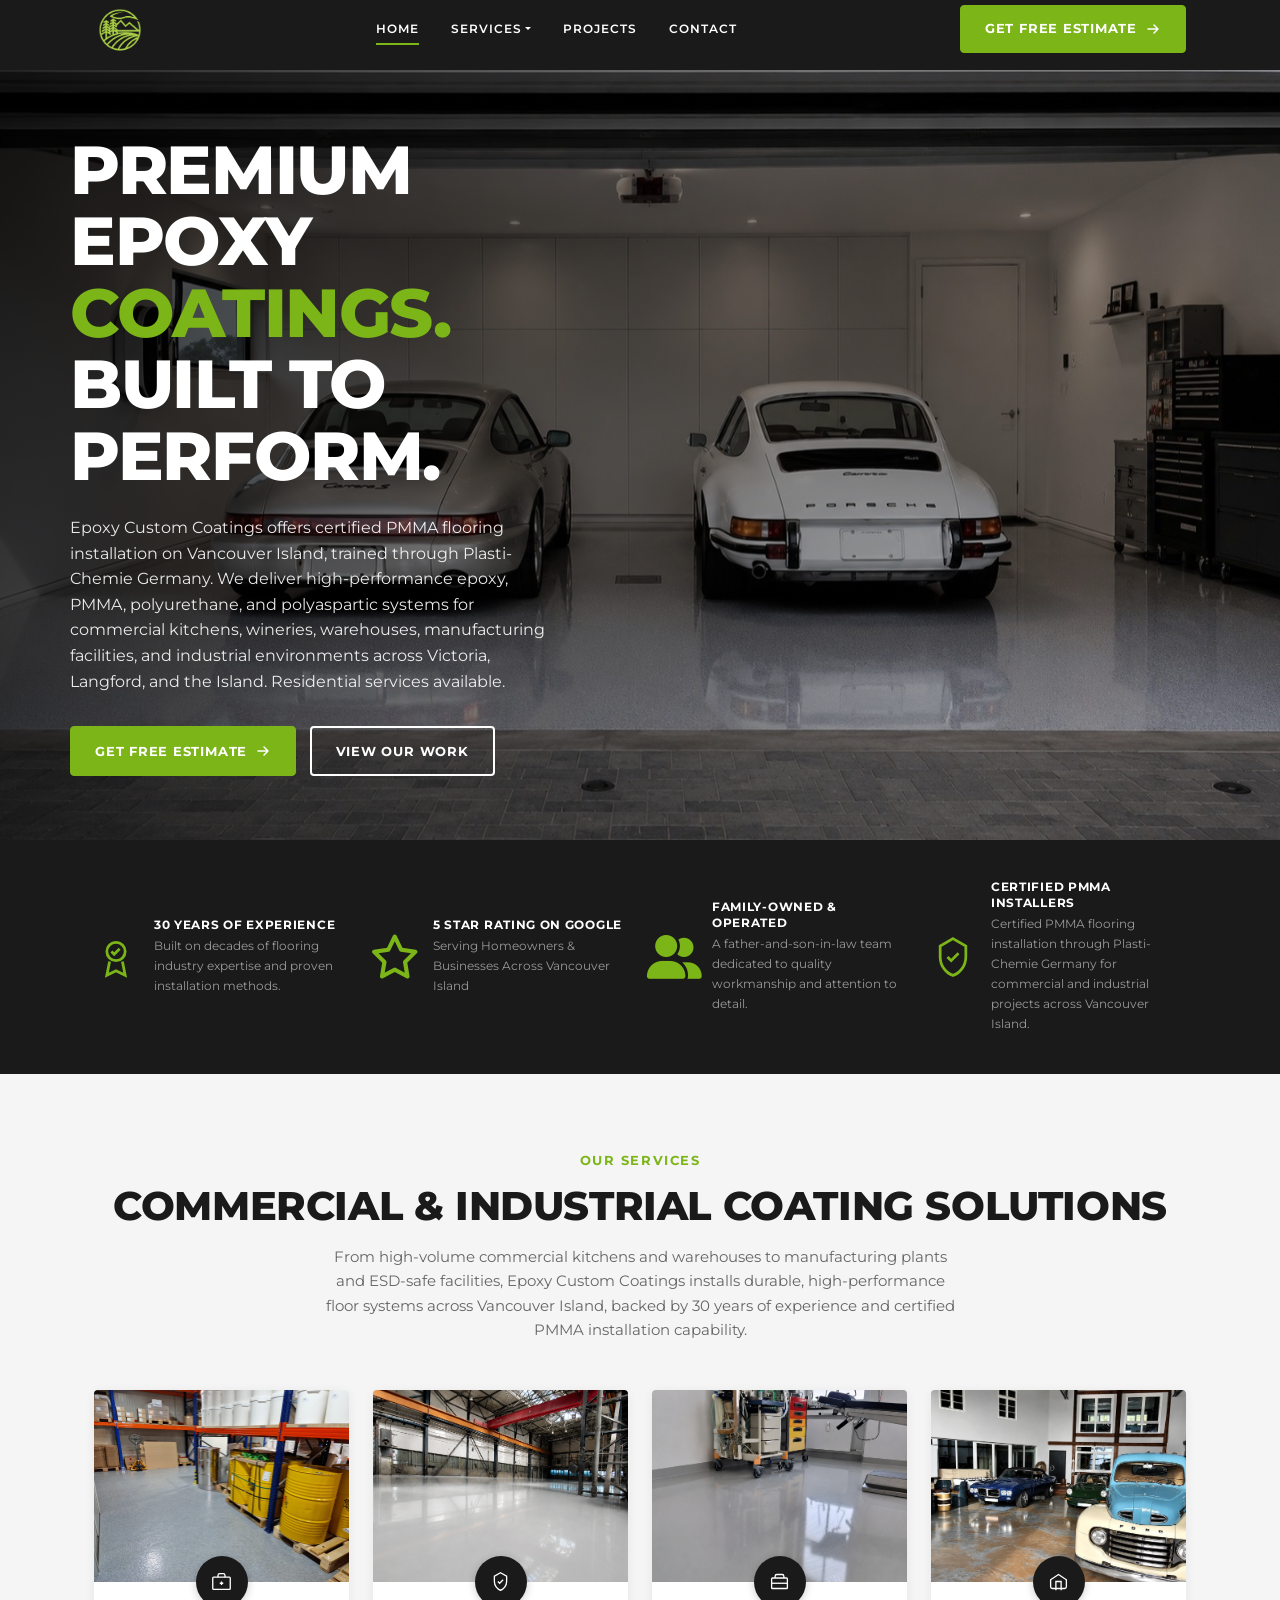
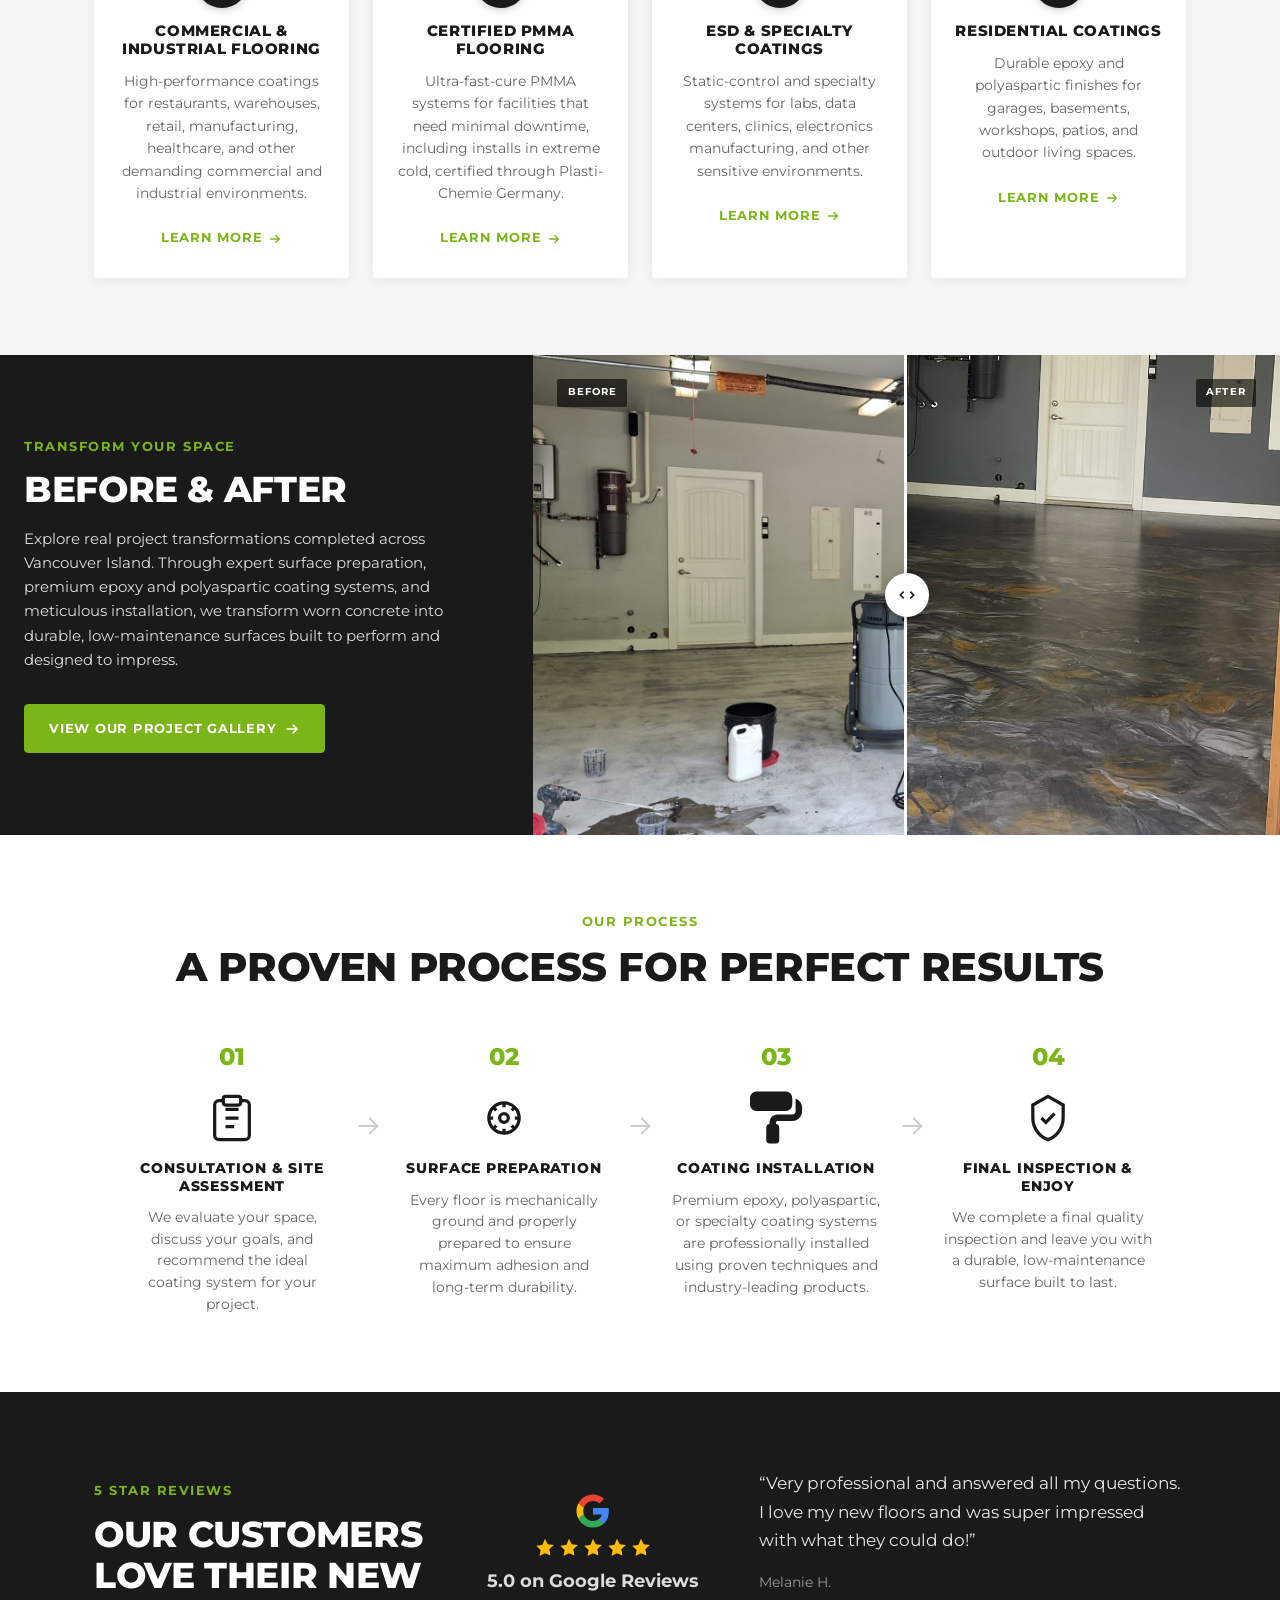
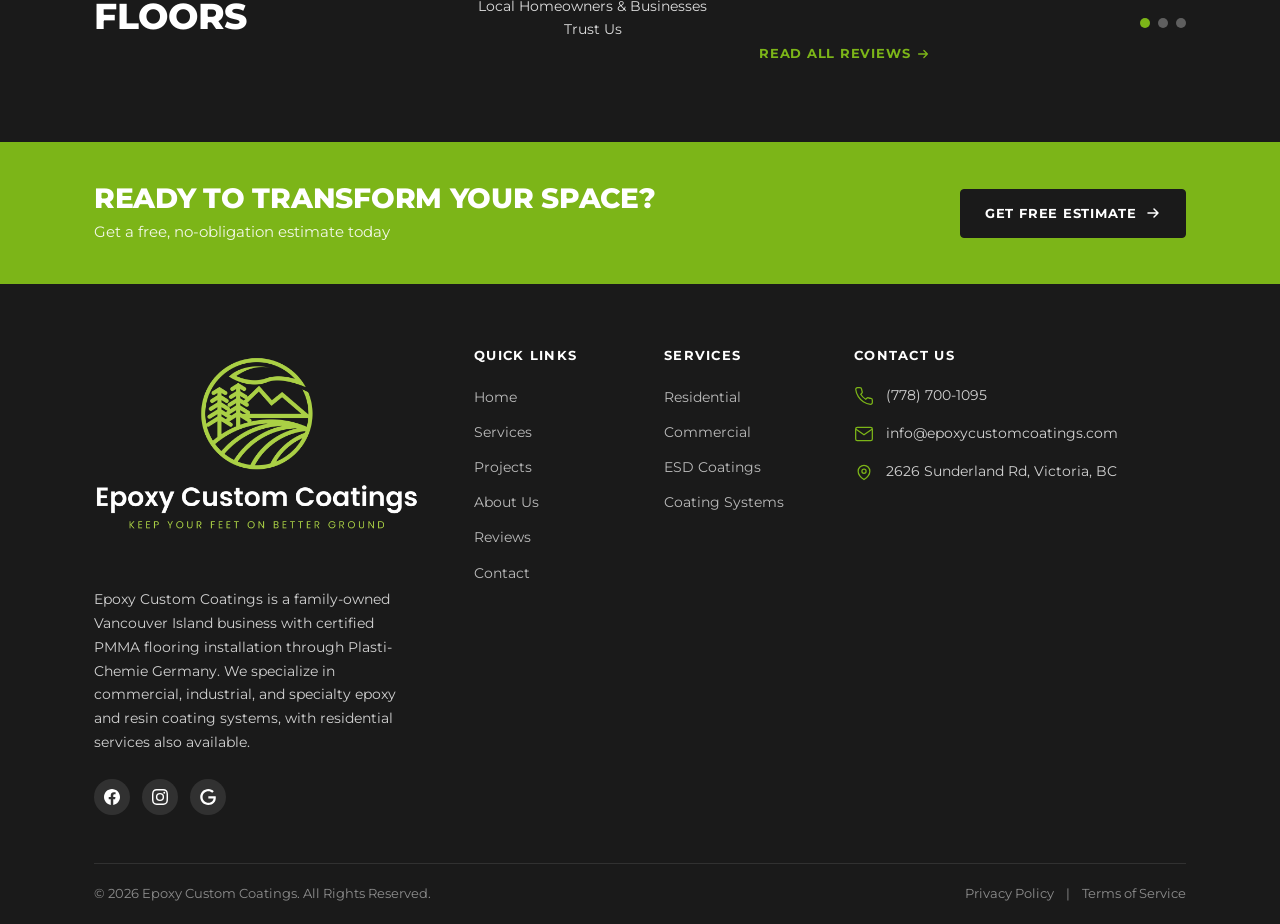
==== index.html @ e1eb60b4 "changed hero description" ====
<!doctype html>
<html lang="en-CA">
<head>
    <meta charset="utf-8">
    <meta name="viewport" content="width=device-width, initial-scale=1">
    <title>Commercial &amp; Industrial Floor Coatings Victoria BC | Epoxy Custom Coatings</title>
    <meta name="description" content="Certified PMMA flooring installers on Vancouver Island. Commercial, industrial, and ESD epoxy coatings for kitchens, warehouses, and production facilities. Victoria &amp; Langford. Free estimates.">
    <meta name="robots" content="index, follow, max-image-preview:large">
    <link rel="canonical" href="https://epoxycustomcoatings.com/">
    <meta name="theme-color" content="#1a1a1a">
    <meta name="author" content="Epoxy Custom Coatings">
    <meta name="geo.region" content="CA-BC">
    <meta name="geo.placename" content="Victoria, British Columbia">
    <link rel="icon" href="images/logo2.png" type="image/png">
    <link rel="apple-touch-icon" href="images/logo2.png">
    <link rel="sitemap" type="application/xml" href="sitemap.xml">
    <meta property="og:type" content="website">
    <meta property="og:site_name" content="Epoxy Custom Coatings">
    <meta property="og:title" content="Commercial &amp; Industrial Floor Coatings Victoria BC | Epoxy Custom Coatings">
    <meta property="og:description" content="Certified PMMA flooring installers on Vancouver Island. Commercial, industrial, and ESD coating systems. Free estimates.">
    <meta property="og:url" content="https://epoxycustomcoatings.com/">
    <meta property="og:image" content="https://epoxycustomcoatings.com/images/logo.png">
    <meta property="og:locale" content="en_CA">
    <meta name="twitter:card" content="summary_large_image">
    <meta name="twitter:title" content="Commercial &amp; Industrial Floor Coatings Victoria BC | Epoxy Custom Coatings">
    <meta name="twitter:description" content="Certified PMMA flooring installers on Vancouver Island. Commercial, industrial, and ESD coating systems.">
    <meta name="twitter:image" content="https://epoxycustomcoatings.com/images/logo.png">
    <link rel="preconnect" href="https://fonts.googleapis.com">
    <link rel="preconnect" href="https://fonts.gstatic.com" crossorigin>
    <link href="https://fonts.googleapis.com/css2?family=Montserrat:wght@400;500;600;700;800&display=swap" rel="stylesheet">
    <link href="https://cdn.jsdelivr.net/npm/bootstrap@5.3.8/dist/css/bootstrap.min.css" rel="stylesheet" integrity="sha384-sRIl4kxILFvY47J16cr9ZwB07vP4J8+LH7qKQnuqkuIAvNWLzeN8tE5YBujZqJLB" crossorigin="anonymous">
    <link rel="stylesheet" href="css/style.css">
    <link rel="stylesheet" href="https://cdnjs.cloudflare.com/ajax/libs/font-awesome/6.7.2/css/all.min.css">
</head>
<body>
    <a class="skip-link" href="#main-content">Skip to main content</a>

    <!-- NAVBAR -->
    <nav class="navbar navbar-expand-lg site-nav sticky-top" aria-label="Main navigation">
        <div class="container">
            <a class="navbar-brand" href="index.html">
                <img src="images/logo2.png" alt="Epoxy Custom Coatings">
            </a>

            <button class="navbar-toggler" type="button" data-bs-toggle="collapse" data-bs-target="#navbarNav" aria-controls="navbarNav" aria-expanded="false" aria-label="Toggle navigation">
                <span class="navbar-toggler-icon"></span>
            </button>

            <div class="collapse navbar-collapse nav-collapse-panel" id="navbarNav">
                <ul class="navbar-nav mx-auto align-items-lg-center">
                    <li class="nav-item"><a class="nav-link active" href="index.html">Home</a></li>
                    <li class="nav-item dropdown">
                        <a class="nav-link dropdown-toggle" href="services.html" role="button" data-bs-toggle="dropdown" aria-expanded="false">Services</a>
                        <ul class="dropdown-menu dropdown-menu-dark">
                            <li><a class="dropdown-item" href="services.html#what-we-offer">What We Offer</a></li>
                            <li><a class="dropdown-item" href="services.html#commercial">Commercial &amp; Industrial</a></li>
                            <li><a class="dropdown-item" href="services.html#pmma">Certified PMMA</a></li>
                            <li><a class="dropdown-item" href="services.html#esd">ESD Coatings</a></li>
                            <li><a class="dropdown-item" href="services.html#residential">Residential</a></li>
                            <li><a class="dropdown-item" href="services.html#coatings">Coating Systems</a></li>
                        </ul>
                    </li>
                    <li class="nav-item"><a class="nav-link" href="projects.html">Projects</a></li>
                    <li class="nav-item"><a class="nav-link" href="contact.html">Contact</a></li>
                </ul>
                <a class="btn btn-primary btn-cta nav-cta-btn" href="contact.html">
                    Get Free Estimate
                    <svg width="16" height="16" viewBox="0 0 16 16" fill="none" aria-hidden="true"><path d="M3 8h10M9 4l4 4-4 4" stroke="currentColor" stroke-width="1.5" stroke-linecap="round" stroke-linejoin="round"/></svg>
                </a>
            </div>
        </div>
    </nav>

    <main id="main-content">
    <!-- HERO -->
    <section class="hero hero-home">
        <div class="hero-overlay"></div>
        <div class="container hero-inner">
            <div class="hero-copy">
                <h1 class="hero-title">
                    Premium Epoxy<br>
                    <span class="text-accent">Coatings.</span><br>
                    Built to Perform.
                </h1>
                <p class="hero-desc">Epoxy Custom Coatings offers certified PMMA flooring installation on Vancouver Island, trained through Plasti-Chemie Germany. We deliver high-performance epoxy, PMMA, polyurethane, and polyaspartic systems for commercial kitchens, wineries, warehouses, manufacturing facilities, and industrial environments across Victoria, Langford, and the Island. Residential services available.</p>
                <div class="hero-actions">
                    <a class="btn btn-primary btn-cta" href="contact.html">
                        Get Free Estimate
                        <svg width="16" height="16" viewBox="0 0 16 16" fill="none" aria-hidden="true"><path d="M3 8h10M9 4l4 4-4 4" stroke="currentColor" stroke-width="1.5" stroke-linecap="round" stroke-linejoin="round"/></svg>
                    </a>
                    <a class="btn btn-outline-light btn-ghost" href="projects.html">View Our Work</a>
                </div>
            </div>
        </div>
    </section>

    <!-- TRUST BAR -->
    <section class="trust-bar">
        <div class="container">
            <div class="row g-4 trust-grid">
                <div class="col-12 col-sm-6 col-lg-3">
                    <div class="trust-item">
                        <div class="trust-icon">
                            <svg viewBox="0 0 24 24" fill="none" stroke="currentColor" stroke-width="1.5"><circle cx="12" cy="9" r="5"/><path d="M8.5 14.5L7 22l5-2.5L17 22l-1.5-7.5"/><path d="M9.5 9l1.5 1.5L14 7.5"/></svg>
                        </div>
                        <div>
                            <strong>30 Years of Experience</strong>
                            <span>Built on decades of flooring industry expertise and proven installation methods.</span>
                        </div>
                    </div>
                </div>
                <div class="col-12 col-sm-6 col-lg-3">
                    <div class="trust-item">
                        <div class="trust-icon">
                            <i class="fa-regular fa-star"></i>
                        </div>
                        <div>
                            <strong>5 Star Rating on Google</strong>
                            <span>Serving Homeowners & Businesses Across Vancouver Island</span>
                        </div>
                    </div>
                </div>
                <div class="col-12 col-sm-6 col-lg-3">
                    <div class="trust-item">
                        <div class="trust-icon">
                            <i class="fa-solid fa-user-group"></i>
                        </div>
                        <div>
                            <strong>Family-Owned & Operated</strong>
                            <span>A father-and-son-in-law team dedicated to quality workmanship and attention to detail.</span>
                        </div>
                    </div>
                </div>
                <div class="col-12 col-sm-6 col-lg-3">
                    <div class="trust-item">
                        <div class="trust-icon">
                            <svg viewBox="0 0 24 24" fill="none" stroke="currentColor" stroke-width="1.5"><path d="M12 2l7 4v6c0 5-3.5 9-7 10-3.5-1-7-5-7-10V6l7-4z"/><path d="M9 12l2 2 4-4"/></svg>
                        </div>
                        <div>
                            <strong>Certified PMMA Installers</strong>
                            <span>Certified PMMA flooring installation through Plasti-Chemie Germany for commercial and industrial projects across Vancouver Island.</span>
                        </div>
                    </div>
                </div>
            </div>
        </div>
    </section>

    <!-- SERVICES -->
    <section class="services-section" id="services">
        <div class="container">
            <div class="section-header text-center">
                <p class="section-label">Our Services</p>
                <h2 class="section-title">Commercial &amp; Industrial Coating Solutions</h2>
                <p class="section-desc">From high-volume commercial kitchens and warehouses to manufacturing plants and ESD-safe facilities, Epoxy Custom Coatings installs durable, high-performance floor systems across Vancouver Island, backed by 30 years of experience and certified PMMA installation capability.</p>
            </div>

            <div class="row g-4">
                <div class="col-md-6 col-lg-3">
                    <article class="service-card">
                        <div class="service-card-image">
                            <img src="images/commercial.jpg" alt="Commercial and industrial epoxy floor coating">
                            <div class="service-card-icon">
                                <svg viewBox="0 0 24 24" fill="none" stroke="currentColor" stroke-width="1.5"><rect x="2" y="7" width="20" height="14" rx="1"/><path d="M16 7V5a2 2 0 00-2-2h-4a2 2 0 00-2 2v2"/><path d="M12 12v4M10 14h4"/></svg>
                            </div>
                        </div>
                        <div class="service-card-body">
                            <h3>Commercial &amp; Industrial Flooring</h3>
                            <p>High-performance coatings for restaurants, warehouses, retail, manufacturing, healthcare, and other demanding commercial and industrial environments.</p>
                            <a class="link-arrow" href="services.html#commercial">Learn More <svg width="14" height="14" viewBox="0 0 16 16" fill="none"><path d="M3 8h10M9 4l4 4-4 4" stroke="currentColor" stroke-width="1.5" stroke-linecap="round" stroke-linejoin="round"/></svg></a>
                        </div>
                    </article>
                </div>
                <div class="col-md-6 col-lg-3">
                    <article class="service-card">
                        <div class="service-card-image">
                            <img src="images/warehouse.png" alt="Certified PMMA floor coating installation">
                            <div class="service-card-icon">
                                <svg viewBox="0 0 24 24" fill="none" stroke="currentColor" stroke-width="1.5"><path d="M12 2l7 4v6c0 5-3.5 9-7 10-3.5-1-7-5-7-10V6l7-4z"/><path d="M9 12l2 2 4-4"/></svg>
                            </div>
                        </div>
                        <div class="service-card-body">
                            <h3>Certified PMMA Flooring</h3>
                            <p>Ultra-fast-cure PMMA systems for facilities that need minimal downtime, including installs in extreme cold, certified through Plasti-Chemie Germany.</p>
                            <a class="link-arrow" href="services.html#pmma">Learn More <svg width="14" height="14" viewBox="0 0 16 16" fill="none"><path d="M3 8h10M9 4l4 4-4 4" stroke="currentColor" stroke-width="1.5" stroke-linecap="round" stroke-linejoin="round"/></svg></a>
                        </div>
                    </article>
                </div>
                <div class="col-md-6 col-lg-3">
                    <article class="service-card">
                        <div class="service-card-image">
                            <img src="images/clinic.png" alt="ESD and specialty floor coatings">
                            <div class="service-card-icon">
                                <svg viewBox="0 0 24 24" fill="none" stroke="currentColor" stroke-width="1.5"><rect x="3" y="8" width="18" height="12" rx="1"/><path d="M7 8V6a2 2 0 012-2h6a2 2 0 012 2v2"/><path d="M3 14h18"/></svg>
                            </div>
                        </div>
                        <div class="service-card-body">
                            <h3>ESD &amp; Specialty Coatings</h3>
                            <p>Static-control and specialty systems for labs, data centers, clinics, electronics manufacturing, and other sensitive environments.</p>
                            <a class="link-arrow" href="services.html#esd">Learn More <svg width="14" height="14" viewBox="0 0 16 16" fill="none"><path d="M3 8h10M9 4l4 4-4 4" stroke="currentColor" stroke-width="1.5" stroke-linecap="round" stroke-linejoin="round"/></svg></a>
                        </div>
                    </article>
                </div>
                <div class="col-md-6 col-lg-3">
                    <article class="service-card">
                        <div class="service-card-image">
                            <img src="images/garage.jpg" alt="Residential garage epoxy floor coating">
                            <div class="service-card-icon">
                                <svg viewBox="0 0 24 24" fill="none" stroke="currentColor" stroke-width="1.5"><path d="M3 10l9-6 9 6v8a2 2 0 01-2 2H5a2 2 0 01-2-2v-8z"/><path d="M9 22V12h6v10"/></svg>
                            </div>
                        </div>
                        <div class="service-card-body">
                            <h3>Residential Coatings</h3>
                            <p>Durable epoxy and polyaspartic finishes for garages, basements, workshops, patios, and outdoor living spaces.</p>
                            <a class="link-arrow" href="services.html#residential">Learn More <svg width="14" height="14" viewBox="0 0 16 16" fill="none"><path d="M3 8h10M9 4l4 4-4 4" stroke="currentColor" stroke-width="1.5" stroke-linecap="round" stroke-linejoin="round"/></svg></a>
                        </div>
                    </article>
                </div>
            </div>
        </div>
    </section>

    <!-- BEFORE & AFTER -->
    <section class="before-after-section">
        <div class="row g-0">
            <div class="col-lg-5 before-after-copy">
                <div class="before-after-inner">
                    <p class="section-label">Transform Your Space</p>
                    <h2 class="section-title-light">Before &amp; After</h2>
                    <p>Explore real project transformations completed across Vancouver Island. Through expert surface preparation, premium epoxy and polyaspartic coating systems, and meticulous installation, we transform worn
                         concrete into durable, low-maintenance surfaces built to perform and designed to impress.</p>
                    <a class="btn btn-primary btn-cta" href="projects.html">
                        View Our Project Gallery
                        <svg width="16" height="16" viewBox="0 0 16 16" fill="none" aria-hidden="true"><path d="M3 8h10M9 4l4 4-4 4" stroke="currentColor" stroke-width="1.5" stroke-linecap="round" stroke-linejoin="round"/></svg>
                    </a>
                </div>
            </div>
            <div class="col-lg-7 before-after-visual">
                <div class="ba-slider">
                    <img class="ba-img ba-after" src="images/after.jpg" alt="After epoxy coating">
                    <div class="ba-before-wrap">
                        <img class="ba-img ba-before" src="images/before.jpg" alt="Before concrete floor">
                    </div>
                    <div class="ba-label ba-label-before">Before</div>
                    <div class="ba-label ba-label-after">After</div>
                    <div class="ba-handle" aria-hidden="true">
                        <svg viewBox="0 0 24 24" fill="none" stroke="currentColor" stroke-width="2"><path d="M8 8l-4 4 4 4M16 8l4 4-4 4"/></svg>
                    </div>
                    <input type="range" class="ba-range" min="0" max="100" value="50" aria-label="Before and after slider">
                </div>
            </div>
        </div>
    </section>

    <!-- PROCESS -->
    <section class="process-section">
        <div class="container">
            <div class="section-header text-center">
                <p class="section-label">Our Process</p>
                <h2 class="section-title">A Proven Process for Perfect Results</h2>
            </div>

            <div class="process-steps">
                <div class="process-step">
                    <span class="process-num">01</span>
                    <div class="process-icon">
                        <svg viewBox="0 0 24 24" fill="none" stroke="currentColor" stroke-width="1.5"><path d="M16 4h2a2 2 0 012 2v14a2 2 0 01-2 2H6a2 2 0 01-2-2V6a2 2 0 012-2h2"/><rect x="8" y="2" width="8" height="4" rx="1"/><path d="M9 12h6M9 16h4M9 8h6"/></svg>
                    </div>
                    <h3>Consultation & Site Assessment</h3>
                    <p>We evaluate your space, discuss your goals, and recommend the ideal coating system for your project.</p>
                </div>
                <div class="process-arrow" aria-hidden="true">
                    <svg viewBox="0 0 24 24" fill="none" stroke="currentColor" stroke-width="1.5"><path d="M5 12h14M13 6l6 6-6 6"/></svg>
                </div>
                <div class="process-step">
                    <span class="process-num">02</span>
                    <div class="process-icon">
                        <svg viewBox="0 0 24 24" fill="none" stroke="currentColor" stroke-width="1.5"><circle cx="12" cy="12" r="7"/><circle cx="12" cy="12" r="2"/><path d="M12 5v2M12 17v2M5 12h2M17 12h2M7.05 7.05l1.41 1.41M15.54 15.54l1.41 1.41M7.05 16.95l1.41-1.41M15.54 8.46l1.41-1.41"/></svg>
                    </div>
                    <h3>Surface Preparation</h3>
                    <p>Every floor is mechanically ground and properly prepared to ensure maximum adhesion and long-term durability.</p>
                </div>
                <div class="process-arrow" aria-hidden="true">
                    <svg viewBox="0 0 24 24" fill="none" stroke="currentColor" stroke-width="1.5"><path d="M5 12h14M13 6l6 6-6 6"/></svg>
                </div>
                <div class="process-step">
                    <span class="process-num">03</span>
                    <div class="process-icon">
                        <i class="fa-solid fa-paint-roller"></i>
                    </div>
                    <h3>Coating Installation</h3>
                    <p>Premium epoxy, polyaspartic, or specialty coating systems are professionally installed using proven techniques and industry-leading products.</p>
                </div>
                <div class="process-arrow" aria-hidden="true">
                    <svg viewBox="0 0 24 24" fill="none" stroke="currentColor" stroke-width="1.5"><path d="M5 12h14M13 6l6 6-6 6"/></svg>
                </div>
                <div class="process-step">
                    <span class="process-num">04</span>
                    <div class="process-icon">
                        <svg viewBox="0 0 24 24" fill="none" stroke="currentColor" stroke-width="1.5"><path d="M12 2l7 4v6c0 5-3.5 9-7 10-3.5-1-7-5-7-10V6l7-4z"/><path d="M9 12l2 2 4-4"/></svg>
                    </div>
                    <h3>Final Inspection & Enjoy</h3>
                    <p>We complete a final quality inspection and leave you with a durable, low-maintenance surface built to last.</p>
                </div>
            </div>
        </div>
    </section>

    <!-- TESTIMONIALS PREVIEW -->
    <section class="testimonials-section" id="reviews">
        <div class="container">
            <div class="row align-items-center g-4 g-lg-5 testimonials-grid">
                <div class="col-lg-4 testimonials-heading">
                    <p class="section-label">5 Star Reviews</p>
                    <h2 class="section-title-light">Our Customers Love Their New Floors</h2>
                </div>
                <div class="col-md-6 col-lg-3 text-md-center text-lg-center testimonials-rating">
                    <div class="google-rating">
                        <div class="google-logo" aria-label="Google">
                            <svg viewBox="0 0 24 24"><path fill="#4285F4" d="M22.56 12.25c0-.78-.07-1.53-.2-2.25H12v4.26h5.92a5.06 5.06 0 01-2.2 3.32v2.77h3.57c2.08-1.92 3.28-4.74 3.28-8.1z"/><path fill="#34A853" d="M12 23c2.97 0 5.46-.98 7.28-2.66l-3.57-2.77c-.98.66-2.23 1.06-3.71 1.06-2.86 0-5.29-1.93-6.16-4.53H2.18v2.84C3.99 20.53 7.7 23 12 23z"/><path fill="#FBBC05" d="M5.84 14.09c-.22-.66-.35-1.36-.35-2.09s.13-1.43.35-2.09V7.07H2.18C1.43 8.55 1 10.22 1 12s.43 3.45 1.18 4.93l2.85-2.22.81-.62z"/><path fill="#EA4335" d="M12 5.38c1.62 0 3.06.56 4.21 1.64l3.15-3.15C17.45 2.09 14.97 1 12 1 7.7 1 3.99 3.47 2.18 7.07l3.66 2.84c.87-2.6 3.3-4.53 6.16-4.53z"/></svg>
                        </div>
                        <div class="stars" aria-label="5 out of 5 stars">
                            <svg viewBox="0 0 20 20"><path fill="#FBBC05" d="M10 1.5l2.47 5.01 5.53.8-4 3.9.94 5.5L10 14.77l-4.94 2.6.94-5.5-4-3.9 5.53-.8L10 1.5z"/></svg>
                            <svg viewBox="0 0 20 20"><path fill="#FBBC05" d="M10 1.5l2.47 5.01 5.53.8-4 3.9.94 5.5L10 14.77l-4.94 2.6.94-5.5-4-3.9 5.53-.8L10 1.5z"/></svg>
                            <svg viewBox="0 0 20 20"><path fill="#FBBC05" d="M10 1.5l2.47 5.01 5.53.8-4 3.9.94 5.5L10 14.77l-4.94 2.6.94-5.5-4-3.9 5.53-.8L10 1.5z"/></svg>
                            <svg viewBox="0 0 20 20"><path fill="#FBBC05" d="M10 1.5l2.47 5.01 5.53.8-4 3.9.94 5.5L10 14.77l-4.94 2.6.94-5.5-4-3.9 5.53-.8L10 1.5z"/></svg>
                            <svg viewBox="0 0 20 20"><path fill="#FBBC05" d="M10 1.5l2.47 5.01 5.53.8-4 3.9.94 5.5L10 14.77l-4.94 2.6.94-5.5-4-3.9 5.53-.8L10 1.5z"/></svg>
                        </div>
                        <p class="rating-text"><strong>5.0 on Google Reviews</strong><br> Local Homeowners &amp; Businesses Trust Us</p>
                    </div>
                </div>
                <div class="col-md-6 col-lg-5 testimonials-quote">
                    <blockquote class="testimonial-quote" id="testimonialQuote">
                        <p id="testimonialText">&ldquo;Very professional and answered all my questions. I love my new floors and was super impressed with what they could do!&rdquo;</p>
                        <footer id="testimonialAuthor">Melanie H.</footer>
                    </blockquote>
                    <div class="testimonial-dots" role="tablist" aria-label="Customer reviews">
                        <button type="button" class="dot active" role="tab" aria-selected="true" aria-label="Review 1" data-index="0"></button>
                        <button type="button" class="dot" role="tab" aria-selected="false" aria-label="Review 2" data-index="1"></button>
                        <button type="button" class="dot" role="tab" aria-selected="false" aria-label="Review 3" data-index="2"></button>
                    </div>
                    <a class="link-arrow mt-3 d-inline-flex" href="https://www.google.com/maps/place/Epoxy+Custom+Coatings+Ltd./@48.4554519,-123.5012371,17z/data=!3m1!4b1!4m6!3m5!1s0x548f0d3ef1915555:0x48b0f200d65186d8!8m2!3d48.4554484!4d-123.4986622!16s%2Fg%2F11vz29y90_" target="_blank" rel="noopener noreferrer">Read All Reviews <svg width="14" height="14" viewBox="0 0 16 16" fill="none"><path d="M3 8h10M9 4l4 4-4 4" stroke="currentColor" stroke-width="1.5" stroke-linecap="round" stroke-linejoin="round"/></svg></a>
                </div>
            </div>
        </div>
    </section>

    <!-- CTA BANNER -->
    <section class="cta-banner">
        <div class="container">
            <div class="cta-banner-inner">
                <div>
                    <h2>Ready to Transform Your Space?</h2>
                    <p>Get a free, no-obligation estimate today</p>
                </div>
                <a class="btn btn-dark btn-cta" href="contact.html">
                    Get Free Estimate
                    <svg width="16" height="16" viewBox="0 0 16 16" fill="none" aria-hidden="true"><path d="M3 8h10M9 4l4 4-4 4" stroke="currentColor" stroke-width="1.5" stroke-linecap="round" stroke-linejoin="round"/></svg>
                </a>
            </div>
        </div>
    </section>
    </main>

    <!-- FOOTER -->
    <footer class="site-footer">
        <div class="container">
            <div class="row g-4 g-lg-5">
                <div class="col-lg-4">
                    <a class="footer-brand" href="index.html">
                        <img src="images/logo.png" alt="Epoxy Custom Coatings">
                    </a>
                    <p class="footer-desc">Epoxy Custom Coatings is a family-owned Vancouver Island business with certified PMMA flooring installation through Plasti-Chemie Germany. We specialize in commercial, industrial, and specialty epoxy and resin coating systems, with residential services also available.</p>
                    <div class="footer-social">
                        <a href="#" aria-label="Facebook"><svg viewBox="0 0 24 24" fill="currentColor"><path d="M24 12.073C24 5.405 18.627 0 12 0S0 5.405 0 12.073c0 5.99 4.388 10.954 10.125 11.854v-8.385H7.078v-3.47h3.047V9.43c0-3.007 1.792-4.669 4.533-4.669 1.312 0 2.686.235 2.686.235v2.953H15.83c-1.491 0-1.956.925-1.956 1.874v2.25h3.328l-.532 3.47h-2.796v8.385C19.612 23.027 24 18.062 24 12.073z"/></svg></a>
                        <a href="https://www.instagram.com/epoxycustomcoatings/" target="_blank" rel="noopener noreferrer" aria-label="Instagram"><svg viewBox="0 0 24 24" fill="currentColor"><path d="M12 2.163c3.204 0 3.584.012 4.85.07 3.252.148 4.771 1.691 4.919 4.919.058 1.265.069 1.645.069 4.849 0 3.205-.012 3.584-.069 4.849-.149 3.225-1.664 4.771-4.919 4.919-1.266.058-1.644.07-4.85.07-3.204 0-3.584-.012-4.849-.07-3.26-.149-4.771-1.699-4.919-4.92-.058-1.265-.07-1.644-.07-4.849 0-3.204.013-3.583.07-4.849.149-3.227 1.664-4.771 4.919-4.919 1.266-.057 1.645-.069 4.849-.069zM12 0C8.741 0 8.333.014 7.053.072 2.695.272.273 2.69.073 7.052.014 8.333 0 8.741 0 12c0 3.259.014 3.668.072 4.948.2 4.358 2.618 6.78 6.98 6.98C8.333 23.986 8.741 24 12 24c3.259 0 3.668-.014 4.948-.072 4.354-.2 6.782-2.618 6.979-6.98.059-1.28.073-1.689.073-4.948 0-3.259-.014-3.667-.072-4.947-.196-4.354-2.617-6.78-6.979-6.98C15.668.014 15.259 0 12 0zm0 5.838a6.162 6.162 0 100 12.324 6.162 6.162 0 000-12.324zM12 16a4 4 0 110-8 4 4 0 010 8zm6.406-11.845a1.44 1.44 0 100 2.881 1.44 1.44 0 000-2.881z"/></svg></a>
                        <a href="https://www.google.com/maps/place/Epoxy+Custom+Coatings+Ltd./@48.4554519,-123.5012371,17z/data=!3m1!4b1!4m6!3m5!1s0x548f0d3ef1915555:0x48b0f200d65186d8!8m2!3d48.4554484!4d-123.4986622!16s%2Fg%2F11vz29y90_" target="_blank" rel="noopener noreferrer" aria-label="Google"><svg viewBox="0 0 24 24" fill="currentColor"><path d="M12.48 10.92v3.28h7.84c-.24 1.84-.853 3.187-1.787 4.133-1.147 1.147-2.933 2.4-6.053 2.4-4.827 0-8.6-3.893-8.6-8.72s3.773-8.72 8.6-8.72c2.6 0 4.507 1.027 5.907 2.347l2.307-2.307C18.747 1.44 16.133 0 12.48 0 5.867 0 .307 5.387.307 12s5.56 12 12.173 12c3.573 0 6.267-1.173 8.373-3.36 2.16-2.16 2.84-5.213 2.84-7.667 0-.76-.053-1.467-.173-2.053H12.48z"/></svg></a>
                    </div>
                </div>
                <div class="col-6 col-lg-2">
                    <h4 class="footer-heading">Quick Links</h4>
                    <ul class="footer-links">
                        <li><a href="index.html">Home</a></li>
                        <li><a href="services.html">Services</a></li>
                        <li><a href="projects.html">Projects</a></li>
                        <li><a href="services.html#about">About Us</a></li>
                        <li><a href="index.html#reviews">Reviews</a></li>
                        <li><a href="contact.html">Contact</a></li>
                    </ul>
                </div>
                <div class="col-6 col-lg-2">
                    <h4 class="footer-heading">Services</h4>
                    <ul class="footer-links">
                        <li><a href="services.html#residential">Residential</a></li>
                        <li><a href="services.html#commercial">Commercial</a></li>
                        <li><a href="services.html#esd">ESD Coatings</a></li>
                        <li><a href="services.html#coatings">Coating Systems</a></li>
                    </ul>
                </div>
                <div class="col-lg-4">
                    <h4 class="footer-heading">Contact Us</h4>
                    <ul class="footer-contact">
                        <li>
                            <svg viewBox="0 0 24 24" fill="none" stroke="currentColor" stroke-width="1.5"><path d="M22 16.92v3a2 2 0 01-2.18 2 19.79 19.79 0 01-8.63-3.07 19.5 19.5 0 01-6-6 19.79 19.79 0 01-3.07-8.67A2 2 0 014.11 2h3a2 2 0 012 1.72c.127.96.361 1.903.7 2.81a2 2 0 01-.45 2.11L8.09 9.91a16 16 0 006 6l1.27-1.27a2 2 0 012.11-.45c.907.339 1.85.573 2.81.7A2 2 0 0122 16.92z"/></svg>
                            <a href="tel:+17787001095">(778) 700-1095</a>
                        </li>
                        <li>
                            <svg viewBox="0 0 24 24" fill="none" stroke="currentColor" stroke-width="1.5"><path d="M4 4h16c1.1 0 2 .9 2 2v12c0 1.1-.9 2-2 2H4c-1.1 0-2-.9-2-2V6c0-1.1.9-2 2-2z"/><path d="M22 6l-10 7L2 6"/></svg>
                            <a href="mailto:info@epoxycustomcoatings.com">info@epoxycustomcoatings.com</a>
                        </li>
                        <li>
                            <svg viewBox="0 0 24 24" fill="none" stroke="currentColor" stroke-width="1.5"><path d="M12 21s-7-4.5-7-10a7 7 0 1114 0c0 5.5-7 10-7 10z"/><circle cx="12" cy="11" r="2.5"/></svg>
                            <a href="https://maps.google.com/?q=2626+Sunderland+Rd,+Victoria,+BC" rel="noopener noreferrer">2626 Sunderland Rd, Victoria, BC</a>
                        </li>
                    </ul>
                </div>
            </div>
            <div class="footer-bottom">
                <p>&copy; 2026 Epoxy Custom Coatings. All Rights Reserved.</p>
                <div class="footer-legal">
                    <a href="#">Privacy Policy</a>
                    <span>|</span>
                    <a href="#">Terms of Service</a>
                </div>
            </div>
        </div>
    </footer>

    <script type="application/ld+json">
    {
        "@context": "https://schema.org",
        "@graph": [
            {
                "@type": "WebSite",
                "@id": "https://epoxycustomcoatings.com/#website",
                "url": "https://epoxycustomcoatings.com/",
                "name": "Epoxy Custom Coatings",
                "description": "Premium epoxy, polyaspartic, and decorative floor coatings for residential, commercial, and industrial spaces across Vancouver Island.",
                "publisher": { "@id": "https://epoxycustomcoatings.com/#business" },
                "inLanguage": "en-CA"
            },
            {
                "@type": ["LocalBusiness", "HomeAndConstructionBusiness"],
                "@id": "https://epoxycustomcoatings.com/#business",
                "name": "Epoxy Custom Coatings",
                "url": "https://epoxycustomcoatings.com/",
                "telephone": "+1-778-700-1095",
                "email": "info@epoxycustomcoatings.com",
                "image": "https://epoxycustomcoatings.com/images/logo.png",
                "logo": "https://epoxycustomcoatings.com/images/logo.png",
                "description": "Certified PMMA flooring installer and commercial/industrial epoxy contractor serving Vancouver Island. Specializing in kitchens, warehouses, manufacturing, and ESD environments.",
                "slogan": "Keep your feet on better ground",
                "address": {
                    "@type": "PostalAddress",
                    "streetAddress": "2626 Sunderland Rd",
                    "addressLocality": "Victoria",
                    "addressRegion": "BC",
                    "addressCountry": "CA"
                },
                "areaServed": [
                    { "@type": "City", "name": "Victoria" },
                    { "@type": "City", "name": "Langford" },
                    { "@type": "AdministrativeArea", "name": "Vancouver Island" }
                ],
                "aggregateRating": {
                    "@type": "AggregateRating",
                    "ratingValue": "5",
                    "reviewCount": "12",
                    "bestRating": "5"
                },
                "priceRange": "$$",
                "knowsAbout": [
                    "Certified PMMA flooring",
                    "Commercial epoxy flooring",
                    "Industrial floor coatings",
                    "ESD floor coatings",
                    "Food processing floor coatings",
                    "Warehouse epoxy flooring",
                    "Polyaspartic coatings"
                ],
                "sameAs": []
            },
            {
                "@type": "WebPage",
                "@id": "https://epoxycustomcoatings.com/#webpage",
                "url": "https://epoxycustomcoatings.com/",
                "name": "Premium Epoxy Floor Coatings Victoria BC | Epoxy Custom Coatings",
                "description": "Family-owned epoxy flooring contractor serving Victoria, Langford, and Vancouver Island.",
                "isPartOf": { "@id": "https://epoxycustomcoatings.com/#website" },
                "about": { "@id": "https://epoxycustomcoatings.com/#business" }
            }
        ]
    }
    </script>
    <script src="https://cdn.jsdelivr.net/npm/bootstrap@5.3.8/dist/js/bootstrap.bundle.min.js" integrity="sha384-FKyoEForCGlyvwx9Hj09JcYn3nv7wiPVlz7YYwJrWVcXK/BmnVDxM+D2scQbITxI" crossorigin="anonymous"></script>
    <script src="js/ba-slider.js"></script>
    <script src="js/testimonials.js"></script>
    <script src="js/nav.js"></script>
</body>
</html>
---- css/style.css ----
/* VARIABLES */
:root {
    --color-green: #7cb518;
    --color-green-hover: #6a9c14;
    --color-dark: #1a1a1a;
    --color-dark-alt: #111111;
    --color-white: #ffffff;
    --color-gray-100: #f5f5f5;
    --color-gray-400: #999999;
    --color-gray-600: #666666;
    --font-main: 'Montserrat', sans-serif;
    --nav-height: 72px;
    --transition: 0.25s ease;
    --section-y: clamp(3rem, 6vw, 5rem);
    --container-x: clamp(1rem, 4vw, 1.5rem);
}

/* GLOBAL */
html {
    scroll-behavior: smooth;
}

*,
*::before,
*::after {
    box-sizing: border-box;
}

body {
    font-family: var(--font-main);
    color: var(--color-dark);
    background: var(--color-white);
    margin: 0;
    line-height: 1.6;
    overflow-x: hidden;
}

.container {
    padding-left: var(--container-x);
    padding-right: var(--container-x);
}

img {
    max-width: 100%;
    height: auto;
    display: block;
}

a {
    text-decoration: none;
    color: inherit;
}

.text-accent {
    color: var(--color-green);
}

/* TYPOGRAPHY */
.section-label {
    color: var(--color-green);
    font-size: 0.8rem;
    font-weight: 700;
    letter-spacing: 0.12em;
    text-transform: uppercase;
    margin-bottom: 0.75rem;
}

.section-title {
    font-size: clamp(1.75rem, 3.5vw, 2.5rem);
    font-weight: 800;
    text-transform: uppercase;
    letter-spacing: -0.01em;
    line-height: 1.15;
    margin-bottom: 1rem;
}

.section-title-light {
    font-size: clamp(1.75rem, 3.5vw, 2.25rem);
    font-weight: 800;
    text-transform: uppercase;
    letter-spacing: -0.01em;
    line-height: 1.15;
    color: var(--color-white);
    margin-bottom: 1rem;
}

.section-header {
    margin-bottom: clamp(2rem, 4vw, 3rem);
}

.section-desc {
    color: var(--color-gray-600);
    max-width: 640px;
    margin: 0 auto clamp(2rem, 4vw, 3rem);
    font-size: 0.95rem;
}

/* BUTTONS */
.btn-primary {
    --bs-btn-bg: var(--color-green);
    --bs-btn-border-color: var(--color-green);
    --bs-btn-hover-bg: var(--color-green-hover);
    --bs-btn-hover-border-color: var(--color-green-hover);
    --bs-btn-active-bg: var(--color-green-hover);
    --bs-btn-active-border-color: var(--color-green-hover);
    --bs-btn-color: var(--color-white);
    --bs-btn-hover-color: var(--color-white);
}

.btn-cta {
    display: inline-flex;
    align-items: center;
    justify-content: center;
    gap: 0.5rem;
    font-weight: 700;
    font-size: clamp(0.72rem, 1.5vw, 0.8rem);
    letter-spacing: 0.06em;
    text-transform: uppercase;
    padding: 0.85rem 1.5rem;
    min-height: 48px;
    border-radius: 4px;
    white-space: nowrap;
    transition: background var(--transition), border-color var(--transition), transform var(--transition);
}

.btn-ghost {
    font-weight: 700;
    font-size: clamp(0.72rem, 1.5vw, 0.8rem);
    letter-spacing: 0.06em;
    text-transform: uppercase;
    padding: 0.85rem 1.5rem;
    min-height: 48px;
    border-radius: 4px;
    border: 2px solid var(--color-white);
    color: var(--color-white);
    display: inline-flex;
    align-items: center;
    justify-content: center;
}

.btn-ghost:hover {
    background: var(--color-white);
    color: var(--color-dark);
    border-color: var(--color-white);
}

.btn-dark {
    --bs-btn-bg: var(--color-dark);
    --bs-btn-border-color: var(--color-dark);
    --bs-btn-hover-bg: #333;
    --bs-btn-hover-border-color: #333;
    --bs-btn-color: var(--color-white);
    --bs-btn-hover-color: var(--color-white);
}

.link-arrow {
    display: inline-flex;
    align-items: center;
    gap: 0.35rem;
    color: var(--color-green);
    font-weight: 700;
    font-size: 0.8rem;
    letter-spacing: 0.06em;
    text-transform: uppercase;
    transition: gap var(--transition);
}

.link-arrow:hover {
    gap: 0.6rem;
    color: var(--color-green-hover);
}

/* NAVBAR */
.site-nav {
    background: var(--color-dark);
    padding: 0.65rem 0;
}

.site-nav .navbar-brand img {
    height: clamp(36px, 8vw, 48px);
    width: auto;
}

.site-nav .navbar-toggler {
    border-color: rgba(255, 255, 255, 0.3);
    padding: 0.4rem 0.55rem;
}

.site-nav .navbar-toggler:focus {
    box-shadow: 0 0 0 0.2rem rgba(124, 181, 24, 0.35);
}

.site-nav .navbar-toggler-icon {
    filter: invert(1);
    width: 1.35em;
    height: 1.35em;
}

.site-nav .nav-link {
    color: var(--color-white) !important;
    font-size: 0.78rem;
    font-weight: 600;
    letter-spacing: 0.08em;
    text-transform: uppercase;
    padding: 0.65rem 1rem !important;
    position: relative;
    transition: color var(--transition);
}

.site-nav .nav-link.active::after {
    content: '';
    position: absolute;
    bottom: 0.25rem;
    left: 1rem;
    right: 1rem;
    height: 2px;
    background: var(--color-green);
}

.site-nav .nav-link:hover {
    color: var(--color-green) !important;
}

.site-nav .dropdown-menu {
    background: var(--color-dark-alt);
    border: 1px solid rgba(255, 255, 255, 0.1);
    border-radius: 4px;
    margin-top: 0.5rem;
}

.site-nav .dropdown-item {
    color: var(--color-white);
    font-size: 0.85rem;
    padding: 0.65rem 1.25rem;
}

.site-nav .dropdown-item:hover {
    background: rgba(124, 181, 24, 0.15);
    color: var(--color-green);
}

.site-nav .nav-cta-btn {
    margin-top: 0.75rem;
}

@media (max-width: 991.98px) {
    .site-nav .nav-collapse-panel {
        padding: 0.75rem 0 1.25rem;
        margin-top: 0.5rem;
        border-top: 1px solid rgba(255, 255, 255, 0.12);
    }

    .site-nav .navbar-nav {
        align-items: stretch !important;
        text-align: center;
        gap: 0.15rem;
    }

    .site-nav .nav-link.active::after {
        left: 50%;
        right: auto;
        transform: translateX(-50%);
        width: 2.5rem;
    }

    .site-nav .dropdown-menu {
        text-align: center;
        border: none;
        background: rgba(255, 255, 255, 0.04);
        margin-top: 0;
    }

    .site-nav .nav-cta-btn {
        width: 100%;
        margin-top: 1rem;
    }
}

@media (min-width: 992px) {
    .site-nav {
        padding: 0.75rem 0;
    }

    .site-nav .nav-cta-btn {
        margin-top: 0;
        margin-left: 0.5rem;
        flex-shrink: 0;
    }
}

/* HERO */
.hero {
    position: relative;
    display: flex;
    align-items: center;
    background-size: cover;
    background-position: center;
    overflow: hidden;
}

.hero-home {
    background-image: url("../images/homeHero.jpg");
    min-height: clamp(520px, 85vh, 900px);
}

.hero-services {
    background-image: url("../images/servicesHero.png");
}

.hero-projects {
    background-image: url("../images/projectHero.png");
}

.hero-contact {
    background-image: url("../images/contactHero.png");
}

.hero-page {
    min-height: clamp(280px, 42vh, 420px);
}

.hero-page .hero-overlay {
    background: linear-gradient(
        105deg,
        rgba(0, 0, 0, 0.84) 0%,
        rgba(0, 0, 0, 0.62) 50%,
        rgba(0, 0, 0, 0.4) 100%
    );
}

.hero-page .hero-inner {
    padding: clamp(2.5rem, 5vw, 3.5rem) 0;
}

.hero-copy--page {
    max-width: min(640px, 100%);
}

.hero-page-title {
    font-size: clamp(1.85rem, 4.5vw, 3rem);
    font-weight: 800;
    text-transform: uppercase;
    letter-spacing: -0.02em;
    line-height: 1.1;
    color: var(--color-white);
    margin-bottom: clamp(0.75rem, 2vw, 1rem);
}

.hero-page .hero-desc {
    margin-bottom: 0;
}

.hero-overlay {
    position: absolute;
    inset: 0;
    background: linear-gradient(
        105deg,
        rgba(0, 0, 0, 0.82) 0%,
        rgba(0, 0, 0, 0.55) 42%,
        rgba(0, 0, 0, 0.25) 100%
    );
}

.hero-inner {
    position: relative;
    z-index: 1;
    padding: clamp(2.5rem, 6vw, 4rem) 0;
}

.hero-copy {
    max-width: min(560px, 100%);
    color: var(--color-white);
}

.hero-title {
    font-size: clamp(2rem, 5.5vw + 0.5rem, 4.25rem);
    font-weight: 800;
    text-transform: uppercase;
    letter-spacing: -0.02em;
    line-height: 1.05;
    margin-bottom: clamp(1rem, 3vw, 1.5rem);
}

.hero-desc {
    font-size: clamp(0.9rem, 1.8vw, 1rem);
    opacity: 0.9;
    margin-bottom: clamp(1.5rem, 4vw, 2rem);
    max-width: 480px;
}

.hero-actions {
    display: flex;
    flex-wrap: wrap;
    gap: 0.85rem;
}

/* TRUST BAR */
.trust-bar {
    background: var(--color-dark);
    padding: clamp(2rem, 4vw, 2.5rem) 0;
}

.trust-grid {
    --bs-gutter-y: 1.75rem;
}

.trust-item {
    display: flex;
    align-items: center;
    gap: clamp(0.75rem, 2vw, 1rem);
    height: 100%;
}

.trust-icon {
    flex-shrink: 0;
    display: flex;
    align-items: center;
    justify-content: center;
    width: clamp(36px, 7.5vw, 44px);
    height: clamp(36px, 7.5vw, 44px);
    font-size: clamp(36px, 7.5vw, 44px);
    color: var(--color-green);
}

.trust-icon svg {
    width: 100%;
    height: 100%;
}

.trust-icon i {
    font-size: 1em;
    line-height: 1;
}

.trust-item strong {
    display: block;
    color: var(--color-white);
    font-size: clamp(0.65rem, 1.4vw, 0.72rem);
    font-weight: 700;
    letter-spacing: 0.06em;
    text-transform: uppercase;
    line-height: 1.35;
}

.trust-item span {
    display: block;
    color: var(--color-gray-400);
    font-size: 0.78rem;
    margin-top: 0.15rem;
}

/* SERVICES */
.services-section {
    background: var(--color-gray-100);
    padding: var(--section-y) 0;
}

.service-card {
    background: var(--color-white);
    border-radius: 4px;
    overflow: visible;
    height: 100%;
    box-shadow: 0 2px 12px rgba(0, 0, 0, 0.06);
    transition: transform var(--transition), box-shadow var(--transition);
}

.service-card:hover {
    transform: translateY(-4px);
    box-shadow: 0 8px 24px rgba(0, 0, 0, 0.1);
}

.service-card-image {
    position: relative;
    aspect-ratio: 4 / 3;
    overflow: visible;
    z-index: 2;
}

.service-card-image img {
    width: 100%;
    height: 100%;
    object-fit: cover;
    border-radius: 4px 4px 0 0;
}

.service-card-icon {
    position: absolute;
    bottom: -26px;
    left: 50%;
    transform: translateX(-50%);
    width: 52px;
    height: 52px;
    background: var(--color-dark);
    border-radius: 50%;
    display: flex;
    align-items: center;
    justify-content: center;
    color: var(--color-white);
    z-index: 10;
    box-shadow: 0 2px 8px rgba(0, 0, 0, 0.2);
}

.service-card-icon svg,
.service-card-icon i {
    width: 21px;
    height: 21px;
    font-size: 21px;
    line-height: 1;
}

.service-card-body {
    position: relative;
    z-index: 1;
    padding: 2.5rem 1.5rem 1.75rem;
    text-align: center;
    background: var(--color-white);
    border-radius: 0 0 4px 4px;
}

.service-card-body h3 {
    font-size: 0.95rem;
    font-weight: 800;
    text-transform: uppercase;
    letter-spacing: 0.04em;
    margin-bottom: 0.75rem;
}

.service-card-body p {
    color: var(--color-gray-600);
    font-size: 0.875rem;
    margin-bottom: 1.25rem;
}

/* ABOUT */
.about-section {
    background: var(--color-white);
    padding: var(--section-y) 0;
}

.about-text {
    color: var(--color-gray-600);
    font-size: 0.95rem;
    margin-bottom: 1rem;
}

.about-list {
    list-style: none;
    padding: 0;
    margin: 1.5rem 0 0;
}

.about-list li {
    position: relative;
    padding-left: 1.5rem;
    margin-bottom: 0.75rem;
    font-size: 0.9rem;
    font-weight: 600;
    color: var(--color-dark);
}

.about-list li::before {
    content: '';
    position: absolute;
    left: 0;
    top: 0.45em;
    width: 8px;
    height: 8px;
    border-radius: 50%;
    background: var(--color-green);
}

.about-image {
    border-radius: 4px;
    overflow: hidden;
    box-shadow: 0 8px 24px rgba(0, 0, 0, 0.12);
}

.about-image img {
    width: 100%;
    aspect-ratio: 4 / 3;
    object-fit: cover;
}

.about-image img {
    width: 100%;
    aspect-ratio: 4 / 3;
    object-fit: cover;
}

/* WHAT WE OFFER (Services page) */
.offer-section {
    background: var(--color-gray-100);
    padding: var(--section-y) 0;
}

.offer-block {
    background: var(--color-white);
    border-radius: 4px;
    padding: clamp(1.5rem, 4vw, 2.5rem);
    margin-bottom: clamp(1.5rem, 3vw, 2rem);
    box-shadow: 0 2px 12px rgba(0, 0, 0, 0.06);
}

.offer-block:last-child {
    margin-bottom: 0;
}

.offer-block--alt {
    background: var(--color-dark);
    color: rgba(255, 255, 255, 0.85);
}

.offer-block--alt .offer-block-title {
    color: var(--color-white);
}

.offer-block--alt .offer-list-group h4 {
    color: var(--color-green);
}

.offer-block--alt .offer-list li {
    color: rgba(255, 255, 255, 0.85);
}

.offer-block--alt .offer-list li::before {
    background: var(--color-green);
}

.offer-block-image {
    border-radius: 4px;
    overflow: hidden;
    box-shadow: 0 4px 16px rgba(0, 0, 0, 0.1);
}

.offer-block-image img {
    width: 100%;
    aspect-ratio: 4 / 3;
    object-fit: cover;
}

.offer-block-title {
    font-size: clamp(1.25rem, 2.5vw, 1.65rem);
    font-weight: 800;
    text-transform: uppercase;
    letter-spacing: -0.01em;
    margin-bottom: 1rem;
    line-height: 1.2;
}

.offer-block-desc {
    color: var(--color-gray-600);
    font-size: 0.95rem;
    margin-bottom: 1.5rem;
}

.offer-block--alt .offer-block-desc {
    color: rgba(255, 255, 255, 0.75);
}

.offer-list-group h4 {
    font-size: 0.8rem;
    font-weight: 700;
    letter-spacing: 0.1em;
    text-transform: uppercase;
    color: var(--color-dark);
    margin-bottom: 0.75rem;
}

.offer-list {
    list-style: none;
    padding: 0;
    margin: 0;
}

.offer-list li {
    position: relative;
    padding-left: 1.25rem;
    margin-bottom: 0.5rem;
    font-size: 0.9rem;
    color: var(--color-gray-600);
    line-height: 1.5;
}

.offer-list li::before {
    content: '';
    position: absolute;
    left: 0;
    top: 0.55em;
    width: 6px;
    height: 6px;
    border-radius: 50%;
    background: var(--color-green);
}

.offer-list--grid {
    display: grid;
    grid-template-columns: repeat(auto-fill, minmax(220px, 1fr));
    gap: 0.25rem 1.5rem;
}

/* COATING SYSTEMS */
.coatings-section {
    background: var(--color-white);
    padding: var(--section-y) 0;
}

.coating-card {
    background: var(--color-gray-100);
    border-radius: 4px;
    padding: 1.75rem 1.5rem;
    height: 100%;
    border-left: 4px solid var(--color-green);
    transition: transform var(--transition), box-shadow var(--transition);
}

.coating-card:hover {
    transform: translateY(-3px);
    box-shadow: 0 6px 20px rgba(0, 0, 0, 0.08);
}

.coating-card h3 {
    font-size: 0.95rem;
    font-weight: 800;
    text-transform: uppercase;
    letter-spacing: 0.03em;
    margin-bottom: 0.75rem;
    line-height: 1.35;
}

.coating-card p {
    color: var(--color-gray-600);
    font-size: 0.875rem;
    margin: 0;
    line-height: 1.65;
}

.coating-card--accent {
    background: var(--color-dark);
}

.coating-card--accent h3 {
    color: var(--color-green);
}

.coating-card--accent p {
    color: rgba(255, 255, 255, 0.75);
}

.pmma-banner {
    background: var(--color-dark);
    color: rgba(255, 255, 255, 0.9);
    padding: clamp(2.5rem, 5vw, 3.5rem) 0;
    border-bottom: 3px solid var(--color-green);
}

.pmma-banner-inner {
    max-width: 820px;
    margin: 0 auto;
    text-align: center;
}

.pmma-banner-title {
    color: var(--color-white);
    font-size: clamp(1.35rem, 3vw, 1.75rem);
    font-weight: 700;
    margin-bottom: 1rem;
}

.pmma-banner-desc {
    margin: 0;
    line-height: 1.7;
    color: rgba(255, 255, 255, 0.85);
}

.suppliers-block {
    margin-top: clamp(3rem, 6vw, 4.5rem);
    padding: clamp(2rem, 4vw, 3rem);
    background: var(--color-gray-100);
    border-radius: 4px;
    text-align: center;
}

.suppliers-title {
    font-size: clamp(1.15rem, 2.5vw, 1.5rem);
    font-weight: 800;
    text-transform: uppercase;
    letter-spacing: -0.01em;
    margin-bottom: 0.75rem;
}

.suppliers-desc {
    color: var(--color-gray-600);
    font-size: 0.95rem;
    max-width: 560px;
    margin: 0 auto 1.75rem;
}

.suppliers-list {
    display: flex;
    flex-wrap: wrap;
    justify-content: center;
    gap: 0.65rem;
    margin-bottom: 1.25rem;
}

.supplier-pill {
    display: inline-block;
    padding: 0.5rem 1.15rem;
    background: var(--color-white);
    border: 1px solid rgba(0, 0, 0, 0.08);
    border-radius: 100px;
    font-size: 0.8rem;
    font-weight: 700;
    letter-spacing: 0.04em;
    text-transform: uppercase;
    color: var(--color-dark);
}

.suppliers-note {
    font-size: 0.8rem;
    color: var(--color-gray-400);
    margin: 0;
    font-style: italic;
}

/* PROJECTS */
.featured-projects-section {
    background: var(--color-gray-100);
    padding: var(--section-y) 0;
}

.featured-project {
    background: var(--color-white);
    border-radius: 4px;
    overflow: hidden;
    box-shadow: 0 2px 16px rgba(0, 0, 0, 0.08);
    margin-bottom: clamp(2rem, 4vw, 3rem);
}

.featured-project:last-child {
    margin-bottom: 0;
}

.featured-project-visual {
    min-height: clamp(260px, 40vw, 420px);
}

.ba-slider--featured {
    min-height: clamp(260px, 40vw, 420px);
    height: 100%;
}

.featured-project-details {
    display: flex;
    flex-direction: column;
    justify-content: center;
    padding: clamp(1.75rem, 4vw, 2.75rem);
}

.featured-project-tag {
    display: inline-block;
    font-size: 0.7rem;
    font-weight: 700;
    letter-spacing: 0.12em;
    text-transform: uppercase;
    color: var(--color-green);
    margin-bottom: 0.75rem;
}

.featured-project-title {
    font-size: clamp(1.25rem, 2.5vw, 1.65rem);
    font-weight: 800;
    text-transform: uppercase;
    letter-spacing: 0.03em;
    margin-bottom: 1rem;
    line-height: 1.25;
}

.featured-project-desc {
    color: var(--color-gray-600);
    font-size: clamp(0.9rem, 1.8vw, 0.975rem);
    line-height: 1.7;
    margin-bottom: 1.5rem;
}

.featured-project-meta {
    list-style: none;
    padding: 0;
    margin: 0;
    border-top: 1px solid rgba(0, 0, 0, 0.08);
    padding-top: 1.25rem;
}

.featured-project-meta li {
    display: flex;
    justify-content: space-between;
    gap: 1rem;
    font-size: 0.875rem;
    padding: 0.45rem 0;
    border-bottom: 1px solid rgba(0, 0, 0, 0.06);
}

.featured-project-meta li:last-child {
    border-bottom: none;
}

.featured-project-meta span {
    font-weight: 700;
    text-transform: uppercase;
    letter-spacing: 0.06em;
    font-size: 0.72rem;
    color: var(--color-gray-600);
}

.gallery-section {
    background: var(--color-white);
    padding: var(--section-y) 0;
}

.gallery-filters {
    display: flex;
    flex-wrap: wrap;
    justify-content: center;
    gap: 0.5rem;
    margin-bottom: clamp(1.75rem, 4vw, 2.5rem);
}

.gallery-filter {
    border: 1px solid rgba(0, 0, 0, 0.12);
    background: var(--color-white);
    color: var(--color-dark);
    font: inherit;
    font-size: 0.75rem;
    font-weight: 700;
    letter-spacing: 0.08em;
    text-transform: uppercase;
    padding: 0.55rem 1rem;
    border-radius: 2px;
    cursor: pointer;
    transition: background var(--transition), color var(--transition), border-color var(--transition);
}

.gallery-filter:hover {
    border-color: var(--color-green);
    color: var(--color-green);
}

.gallery-filter.is-active {
    background: var(--color-green);
    border-color: var(--color-green);
    color: var(--color-white);
}

.gallery-grid {
    display: grid;
    grid-template-columns: repeat(12, minmax(0, 1fr));
    gap: clamp(0.75rem, 2vw, 1rem);
}

.gallery-item {
    margin: 0;
    grid-column: span 3;
    opacity: 1;
    transform: scale(1);
    transition: opacity 0.25s ease, transform 0.25s ease;
}

.gallery-item.is-hidden {
    display: none;
}

.gallery-item-trigger {
    position: relative;
    display: block;
    width: 100%;
    padding: 0;
    border: none;
    background: none;
    cursor: pointer;
    overflow: hidden;
    border-radius: 4px;
    aspect-ratio: 4 / 3;
}

.gallery-item-trigger img {
    width: 100%;
    height: 100%;
    object-fit: cover;
    transition: transform 0.4s ease;
}

.gallery-item-trigger:hover img,
.gallery-item-trigger:focus-visible img {
    transform: scale(1.05);
}

.gallery-item-overlay {
    position: absolute;
    inset: 0;
    display: flex;
    flex-direction: column;
    justify-content: flex-end;
    padding: 1rem 1.15rem;
    background: linear-gradient(to top, rgba(0, 0, 0, 0.72) 0%, rgba(0, 0, 0, 0) 55%);
    color: var(--color-white);
    text-align: left;
    pointer-events: none;
}

.gallery-item-label {
    font-size: 0.65rem;
    font-weight: 700;
    letter-spacing: 0.1em;
    text-transform: uppercase;
    color: var(--color-green);
    margin-bottom: 0.25rem;
}

.gallery-item-title {
    font-size: 0.95rem;
    font-weight: 700;
}

.gallery-lightbox {
    position: fixed;
    inset: 0;
    z-index: 2000;
    display: flex;
    align-items: center;
    justify-content: center;
    padding: clamp(1rem, 3vw, 2rem);
    background: rgba(0, 0, 0, 0.88);
}

.gallery-lightbox[hidden] {
    display: none;
}

body.gallery-lightbox-open {
    overflow: hidden;
}

.gallery-lightbox-close {
    position: absolute;
    top: clamp(0.75rem, 2vw, 1.25rem);
    right: clamp(0.75rem, 2vw, 1.25rem);
    width: 44px;
    height: 44px;
    border: none;
    border-radius: 50%;
    background: rgba(255, 255, 255, 0.12);
    color: var(--color-white);
    font-size: 1.75rem;
    line-height: 1;
    cursor: pointer;
    transition: background var(--transition);
}

.gallery-lightbox-close:hover {
    background: rgba(255, 255, 255, 0.22);
}

.gallery-lightbox-figure {
    margin: 0;
    max-width: min(1100px, 100%);
    width: 100%;
}

.gallery-lightbox-figure img {
    width: 100%;
    max-height: min(78vh, 820px);
    object-fit: contain;
    border-radius: 4px;
}

.gallery-lightbox-figure figcaption {
    margin-top: 0.85rem;
    text-align: center;
    color: rgba(255, 255, 255, 0.85);
    font-size: 0.95rem;
}

@media (max-width: 991.98px) {
    .gallery-item {
        grid-column: span 4;
    }
}

@media (max-width: 575.98px) {
    .gallery-item {
        grid-column: span 12;
    }
}

.testimonials-section .link-arrow {
    color: var(--color-green);
}

/* BEFORE & AFTER */
.before-after-section {
    overflow: hidden;
}

.before-after-copy {
    background: var(--color-dark);
    display: flex;
    align-items: center;
}

.before-after-inner {
    padding: var(--section-y) var(--container-x);
    color: rgba(255, 255, 255, 0.85);
    max-width: 100%;
}

@media (min-width: 992px) {
    .before-after-inner {
        padding: clamp(3rem, 5vw, 4rem) clamp(2rem, 4vw, 3rem);
        padding-left: max(var(--container-x), calc((100vw - 1320px) / 2 + var(--container-x)));
    }
}

.before-after-visual {
    min-height: clamp(280px, 45vw, 480px);
}

.ba-slider {
    --ba-pos: 50%;
    --ba-slider-width: 100%;
    position: relative;
    width: 100%;
    height: 100%;
    min-height: clamp(280px, 45vw, 480px);
    overflow: hidden;
    user-select: none;
    cursor: ew-resize;
    touch-action: pan-y;
}

.ba-img {
    position: absolute;
    inset: 0;
    width: 100%;
    height: 100%;
    object-fit: cover;
}

.ba-before-wrap {
    position: absolute;
    inset: 0;
    width: var(--ba-pos);
    overflow: hidden;
    z-index: 2;
    border-right: 3px solid var(--color-white);
    will-change: width;
}

.before-after-inner p:not(.section-label) {
    font-size: clamp(0.875rem, 1.8vw, 0.95rem);
    margin-bottom: clamp(1.5rem, 3vw, 2rem);
}

.ba-before-wrap .ba-before {
    position: absolute;
    top: 0;
    left: 0;
    width: var(--ba-slider-width);
    max-width: none;
    height: 100%;
    object-fit: cover;
}

.ba-label {
    position: absolute;
    top: clamp(0.75rem, 2vw, 1.5rem);
    z-index: 4;
    background: rgba(0, 0, 0, 0.6);
    color: var(--color-white);
    font-size: 0.65rem;
    font-weight: 700;
    letter-spacing: 0.1em;
    text-transform: uppercase;
    padding: 0.35rem 0.65rem;
    border-radius: 2px;
}

.ba-label-before {
    left: clamp(0.75rem, 2vw, 1.5rem);
}

.ba-label-after {
    right: clamp(0.75rem, 2vw, 1.5rem);
}

.ba-handle {
    position: absolute;
    top: 50%;
    left: var(--ba-pos);
    transform: translate(-50%, -50%);
    width: clamp(38px, 8vw, 44px);
    height: clamp(38px, 8vw, 44px);
    background: var(--color-white);
    border-radius: 50%;
    display: flex;
    align-items: center;
    justify-content: center;
    z-index: 5;
    box-shadow: 0 2px 12px rgba(0, 0, 0, 0.3);
    pointer-events: none;
    color: var(--color-dark);
    will-change: left;
}

.ba-slider:not(.ba-slider--engaged):not(.ba-slider--demoing) .ba-handle {
    animation: ba-handle-pulse 3s ease-in-out infinite;
}

.ba-slider:not(.ba-slider--engaged):not(.ba-slider--demoing) .ba-before-wrap {
    animation: ba-line-glow 3s ease-in-out infinite;
}

@keyframes ba-handle-pulse {
    0%, 100% {
        transform: translate(-50%, -50%) scale(1);
        box-shadow: 0 2px 12px rgba(0, 0, 0, 0.3);
    }
    50% {
        transform: translate(-50%, -50%) scale(1.06);
        box-shadow: 0 0 0 8px rgba(255, 255, 255, 0.15), 0 2px 14px rgba(0, 0, 0, 0.3);
    }
}

@keyframes ba-line-glow {
    0%, 100% {
        border-right-color: var(--color-white);
    }
    50% {
        border-right-color: var(--color-green);
        box-shadow: 2px 0 12px rgba(124, 181, 24, 0.45);
    }
}

.ba-handle svg {
    width: 20px;
    height: 20px;
}

.ba-range {
    position: absolute;
    inset: 0;
    width: 100%;
    height: 100%;
    opacity: 0;
    cursor: ew-resize;
    z-index: 6;
    margin: 0;
}

/* PROCESS */
.process-section {
    background: var(--color-white);
    padding: var(--section-y) 0;
}

.process-steps {
    display: grid;
    grid-template-columns: repeat(4, minmax(0, 1fr));
    gap: clamp(1.5rem, 3vw, 2rem);
    align-items: start;
}

.process-step {
    text-align: center;
    padding: 0 0.5rem;
    position: relative;
}

.process-arrow {
    display: none;
}

.process-arrow svg {
    width: 100%;
    height: auto;
}

.process-num {
    display: block;
    color: var(--color-green);
    font-size: 1.5rem;
    font-weight: 800;
    margin-bottom: 1rem;
}

.process-icon {
    display: flex;
    align-items: center;
    justify-content: center;
    width: 52px;
    height: 52px;
    margin: 0 auto 1rem;
    font-size: 52px;
    color: var(--color-dark);
}

.process-icon svg {
    width: 100%;
    height: 100%;
}

.process-icon i {
    font-size: 1em;
    line-height: 1;
}

.process-step h3 {
    font-size: 0.9rem;
    font-weight: 800;
    text-transform: uppercase;
    letter-spacing: 0.06em;
    margin-bottom: 0.75rem;
}

.process-step p {
    color: var(--color-gray-600);
    font-size: clamp(0.8rem, 1.6vw, 0.85rem);
    max-width: 220px;
    margin: 0 auto;
}

@media (min-width: 992px) {
    .process-steps {
        gap: 0;
    }

    .process-step {
        padding: 0 1rem;
    }

    .process-arrow {
        display: flex;
        align-items: center;
        justify-content: center;
        width: 32px;
        color: #ccc;
        padding-top: 4.5rem;
    }

    .process-steps {
        display: flex;
        align-items: flex-start;
        justify-content: center;
    }

    .process-step {
        flex: 1 1 180px;
        max-width: 240px;
    }
}

@media (max-width: 991.98px) and (min-width: 576px) {
    .process-steps {
        grid-template-columns: repeat(2, minmax(0, 1fr));
        max-width: 640px;
        margin: 0 auto;
    }
}

@media (max-width: 575.98px) {
    .process-steps {
        grid-template-columns: 1fr;
        max-width: 320px;
        margin: 0 auto;
    }

    .process-step {
        padding-bottom: 1.5rem;
        border-bottom: 1px solid #eee;
    }

    .process-step:last-child {
        border-bottom: none;
        padding-bottom: 0;
    }
}

/* TESTIMONIALS */
.testimonials-section {
    background: var(--color-dark);
    padding: var(--section-y) 0;
    color: var(--color-white);
}

.google-rating {
    display: flex;
    flex-direction: column;
    align-items: flex-start;
    gap: 0.5rem;
}

.testimonial-quote p {
    font-size: clamp(0.95rem, 2vw, 1.05rem);
    line-height: 1.7;
    color: rgba(255, 255, 255, 0.9);
    margin-bottom: 1rem;
}

.google-logo svg {
    width: 36px;
    height: 36px;
}

.stars {
    display: flex;
    gap: 2px;
}

.stars svg {
    width: 22px;
    height: 22px;
}

.rating-text {
    font-size: 0.9rem;
    color: rgba(255, 255, 255, 0.85);
    margin: 0;
}

.rating-text strong {
    font-size: 1.1rem;
}

.testimonial-quote {
    margin: 0;
    padding: 0;
    border: none;
    transition: opacity 0.2s ease, transform 0.2s ease;
}

.testimonial-quote.is-changing {
    opacity: 0;
    transform: translateY(6px);
}

.testimonial-quote footer {
    color: var(--color-gray-400);
    font-size: 0.9rem;
    font-style: normal;
}

.testimonial-dots {
    display: flex;
    gap: 0.5rem;
    margin-top: 1.5rem;
    justify-content: flex-end;
}

.testimonial-dots .dot {
    width: 10px;
    height: 10px;
    padding: 0;
    border: none;
    border-radius: 50%;
    background: rgba(255, 255, 255, 0.3);
    cursor: pointer;
    transition: background var(--transition), transform var(--transition);
}

.testimonial-dots .dot:hover {
    background: rgba(255, 255, 255, 0.55);
    transform: scale(1.15);
}

.testimonial-dots .dot.active {
    background: var(--color-green);
}

/* CTA BANNER */
.cta-banner {
    background: var(--color-green);
    padding: clamp(2rem, 4vw, 2.5rem) 0;
}

.cta-banner-inner {
    display: flex;
    align-items: center;
    justify-content: space-between;
    gap: clamp(1.25rem, 3vw, 2rem);
    flex-wrap: wrap;
}

.cta-banner .btn-cta {
    flex-shrink: 0;
}

.cta-banner h2 {
    font-size: clamp(1.25rem, 2.5vw, 1.75rem);
    font-weight: 800;
    text-transform: uppercase;
    color: var(--color-white);
    margin: 0 0 0.25rem;
    letter-spacing: -0.01em;
}

.cta-banner p {
    color: rgba(255, 255, 255, 0.9);
    margin: 0;
    font-size: 0.95rem;
}

/* FOOTER */
.site-footer {
    background: var(--color-dark);
    color: rgba(255, 255, 255, 0.8);
    padding: clamp(2.5rem, 5vw, 4rem) 0 0;
}

.footer-desc {
    max-width: min(320px, 100%);
}

.footer-brand img {
    height: clamp(140px, 20vw, 220px);
    width: auto;
    margin-bottom: 1.25rem;
}

.footer-desc {
    font-size: 0.875rem;
    line-height: 1.7;
    margin-bottom: 1.5rem;
    max-width: 320px;
}

.footer-social {
    display: flex;
    gap: 0.75rem;
}

.footer-social a {
    width: 36px;
    height: 36px;
    border-radius: 50%;
    background: rgba(255, 255, 255, 0.1);
    display: flex;
    align-items: center;
    justify-content: center;
    color: var(--color-white);
    transition: background var(--transition), color var(--transition);
}

.footer-social a:hover {
    background: var(--color-green);
    color: var(--color-white);
}

.footer-social svg {
    width: 16px;
    height: 16px;
}

.footer-heading {
    color: var(--color-white);
    font-size: 0.8rem;
    font-weight: 700;
    letter-spacing: 0.1em;
    text-transform: uppercase;
    margin-bottom: 1.25rem;
}

.footer-links {
    list-style: none;
    padding: 0;
    margin: 0;
}

.footer-links li {
    margin-bottom: 0.6rem;
}

.footer-links a {
    font-size: 0.875rem;
    color: rgba(255, 255, 255, 0.7);
    transition: color var(--transition);
}

.footer-links a:hover {
    color: var(--color-green);
}

.footer-contact {
    list-style: none;
    padding: 0;
    margin: 0;
}

.footer-contact li {
    display: flex;
    align-items: flex-start;
    gap: 0.75rem;
    margin-bottom: 1rem;
    font-size: 0.875rem;
}

.footer-contact svg {
    flex-shrink: 0;
    width: 20px;
    height: 20px;
    color: var(--color-green);
    margin-top: 2px;
}

.footer-bottom {
    margin-top: 3rem;
    padding: 1.25rem 0;
    border-top: 1px solid rgba(255, 255, 255, 0.1);
    display: flex;
    align-items: center;
    justify-content: space-between;
    flex-wrap: wrap;
    gap: 1rem;
    font-size: 0.8rem;
    color: rgba(255, 255, 255, 0.5);
}

.footer-bottom p {
    margin: 0;
}

.footer-legal {
    display: flex;
    align-items: center;
    gap: 0.75rem;
}

.footer-legal a {
    color: rgba(255, 255, 255, 0.5);
    transition: color var(--transition);
}

.footer-legal a:hover {
    color: var(--color-green);
}

/* MEDIA QUERIES */

/* Tablet landscape & small desktop */
@media (max-width: 1199.98px) {
    .site-nav .nav-link {
        font-size: 0.72rem;
        padding: 0.5rem 0.65rem !important;
    }
}

/* Tablet */
@media (max-width: 991.98px) {
    .google-rating {
        align-items: center;
    }

    .testimonial-dots {
        justify-content: center;
    }

    .cta-banner-inner {
        justify-content: center;
        text-align: center;
    }

    .cta-banner .btn-cta {
        width: 100%;
        max-width: 320px;
    }

    .footer-desc {
        max-width: 100%;
    }
}

/* Tablet portrait: stack hero & trust, keep readable widths */
@media (max-width: 767.98px) {
    .hero-overlay {
        background: linear-gradient(
            180deg,
            rgba(0, 0, 0, 0.78) 0%,
            rgba(0, 0, 0, 0.62) 55%,
            rgba(0, 0, 0, 0.45) 100%
        );
    }

    .hero-copy {
        max-width: 100%;
        text-align: center;
        margin: 0 auto;
    }

    .hero-desc {
        margin-left: auto;
        margin-right: auto;
    }

    .hero-actions {
        justify-content: center;
    }

    .trust-item {
        justify-content: center;
        text-align: center;
        flex-direction: column;
    }

    .section-title,
    .section-title-light {
        font-size: clamp(1.5rem, 5vw, 1.85rem);
    }

    .hero-actions .btn {
        flex: 1 1 calc(50% - 0.5rem);
        min-width: 140px;
    }

    .service-card:hover {
        transform: none;
    }

    .testimonials-grid {
        text-align: center;
    }

    .testimonials-heading,
    .testimonials-rating,
    .testimonials-quote {
        text-align: center;
    }

    .google-rating {
        align-items: center;
        margin: 0 auto;
    }

    .footer-bottom {
        flex-direction: column;
        text-align: center;
        justify-content: center;
    }

    .footer-legal {
        justify-content: center;
    }
}

@media (min-width: 576px) and (max-width: 991.98px) {
    .trust-item {
        flex-direction: row;
        text-align: left;
        justify-content: flex-start;
    }
}

/* Phones */
@media (max-width: 575.98px) {
    .hero-home {
        min-height: clamp(480px, 78vh, 680px);
        background-position: 65% center;
    }

    .hero-actions {
        flex-direction: column;
        width: 100%;
        padding-inline: clamp(1rem, 6vw, 2rem);
    }

    .hero-actions .btn {
        width: 100%;
        flex: none;
    }

    .trust-item {
        padding: 0.25rem 0;
    }

    .coating-card:hover {
        transform: none;
    }

    .offer-list--grid {
        grid-template-columns: 1fr;
    }

    .service-card-body {
        padding: 2.25rem 1.25rem 1.5rem;
    }

    .before-after-copy {
        text-align: center;
    }

    .before-after-inner .btn-cta {
        width: 100%;
    }

    .ba-handle svg {
        width: 16px;
        height: 16px;
    }

    .cta-banner .btn-cta {
        max-width: none;
    }

    .footer-social {
        justify-content: center;
    }

    .footer-brand {
        display: flex;
        flex-direction: column;
        align-items: center;
        text-align: center;
    }

    .footer-desc {
        text-align: center;
        margin-left: auto;
        margin-right: auto;
    }

    .footer-heading {
        margin-top: 0.5rem;
    }
}

@media (min-width: 992px) {
    .google-rating {
        align-items: center;
    }

    .testimonial-dots {
        justify-content: flex-end;
    }
}

/* Safe area for notched devices */
@supports (padding: max(0px)) {
    body {
        padding-left: env(safe-area-inset-left);
        padding-right: env(safe-area-inset-right);
    }

    .site-nav.sticky-top {
        padding-top: env(safe-area-inset-top);
    }
}

@media (prefers-reduced-motion: reduce) {
    html {
        scroll-behavior: auto;
    }

    *,
    *::before,
    *::after {
        animation-duration: 0.01ms !important;
        animation-iteration-count: 1 !important;
        transition-duration: 0.01ms !important;
    }

    .service-card:hover {
        transform: none;
    }

    .ba-slider:not(.ba-slider--engaged) .ba-handle,
    .ba-slider:not(.ba-slider--engaged) .ba-before-wrap {
        animation: none;
    }
}

/* SEO & accessibility */
.skip-link {
    position: absolute;
    top: -100%;
    left: 1rem;
    z-index: 10000;
    padding: 0.75rem 1rem;
    background: var(--color-green);
    color: var(--color-dark);
    font-weight: 700;
    text-decoration: none;
    border-radius: 0 0 4px 4px;
}

.skip-link:focus {
    top: 0;
}

.contact-section,
.service-area-section,
.faq-section {
    padding: clamp(3rem, 6vw, 5rem) 0;
}

.contact-section {
    background: var(--color-white);
}

.service-area-section {
    background: var(--color-light-gray, #f5f5f5);
}

.contact-card {
    height: 100%;
    padding: 1.75rem;
    border: 1px solid rgba(0, 0, 0, 0.08);
    border-radius: 8px;
    background: var(--color-white);
}

.contact-card h3 {
    font-size: 1rem;
    font-weight: 700;
    text-transform: uppercase;
    letter-spacing: 0.08em;
    margin-bottom: 0.75rem;
    color: var(--color-dark);
}

.contact-card p {
    margin-bottom: 0.5rem;
}

.contact-card a {
    color: var(--color-dark);
    font-weight: 600;
    text-decoration: none;
}

.contact-card a:hover {
    color: var(--color-green);
}

.contact-card-note {
    font-size: 0.875rem;
    color: rgba(0, 0, 0, 0.65);
    margin-bottom: 0;
}

.contact-form-wrap {
    max-width: 760px;
    margin: clamp(2.5rem, 5vw, 3.5rem) auto 0;
}

.contact-form {
    padding: clamp(1.5rem, 4vw, 2rem);
    border: 1px solid rgba(0, 0, 0, 0.08);
    border-radius: 8px;
    background: var(--color-white);
    box-shadow: 0 2px 12px rgba(0, 0, 0, 0.06);
}

.contact-form-label {
    display: block;
    font-size: 0.8rem;
    font-weight: 700;
    letter-spacing: 0.08em;
    text-transform: uppercase;
    margin-bottom: 0.5rem;
    color: var(--color-dark);
}

.contact-form-optional {
    font-weight: 500;
    text-transform: none;
    letter-spacing: 0;
    color: rgba(0, 0, 0, 0.5);
}

.contact-form-input {
    width: 100%;
    padding: 0.85rem 1rem;
    border: 1px solid rgba(0, 0, 0, 0.12);
    border-radius: 4px;
    font: inherit;
    color: var(--color-dark);
    background: var(--color-white);
    transition: border-color var(--transition), box-shadow var(--transition);
}

.contact-form-input:focus {
    outline: none;
    border-color: var(--color-green);
    box-shadow: 0 0 0 3px rgba(124, 181, 24, 0.15);
}

.contact-form-textarea {
    resize: vertical;
    min-height: 140px;
}

.contact-form-honey {
    position: absolute;
    left: -9999px;
    opacity: 0;
    pointer-events: none;
}

.contact-form-alert {
    padding: 1rem 1.25rem;
    border-radius: 4px;
    margin-bottom: 1.5rem;
    font-size: 0.9375rem;
    font-weight: 600;
}

.contact-form-alert--success {
    background: rgba(124, 181, 24, 0.12);
    border: 1px solid rgba(124, 181, 24, 0.35);
    color: var(--color-dark);
}

.contact-form-alert--error {
    background: rgba(180, 40, 40, 0.08);
    border: 1px solid rgba(180, 40, 40, 0.35);
    color: #6b1515;
}

.faq-section {
    background: var(--color-white);
}

.faq-list {
    max-width: 760px;
    margin: 0 auto;
}

.faq-item {
    border-bottom: 1px solid rgba(0, 0, 0, 0.1);
    padding: 1rem 0;
}

.faq-item summary {
    font-weight: 600;
    cursor: pointer;
    list-style: none;
    padding-right: 1.5rem;
    position: relative;
}

.faq-item summary::-webkit-details-marker {
    display: none;
}

.faq-item summary::after {
    content: "+";
    position: absolute;
    right: 0;
    top: 0;
    font-weight: 700;
    color: var(--color-green);
}

.faq-item[open] summary::after {
    content: "−";
}

.faq-item p {
    margin: 0.75rem 0 0;
    font-size: 0.9375rem;
    line-height: 1.7;
    color: rgba(0, 0, 0, 0.75);
}

.footer-contact a {
    color: rgba(255, 255, 255, 0.8);
    text-decoration: none;
}

.footer-contact a:hover {
    color: var(--color-green);
}
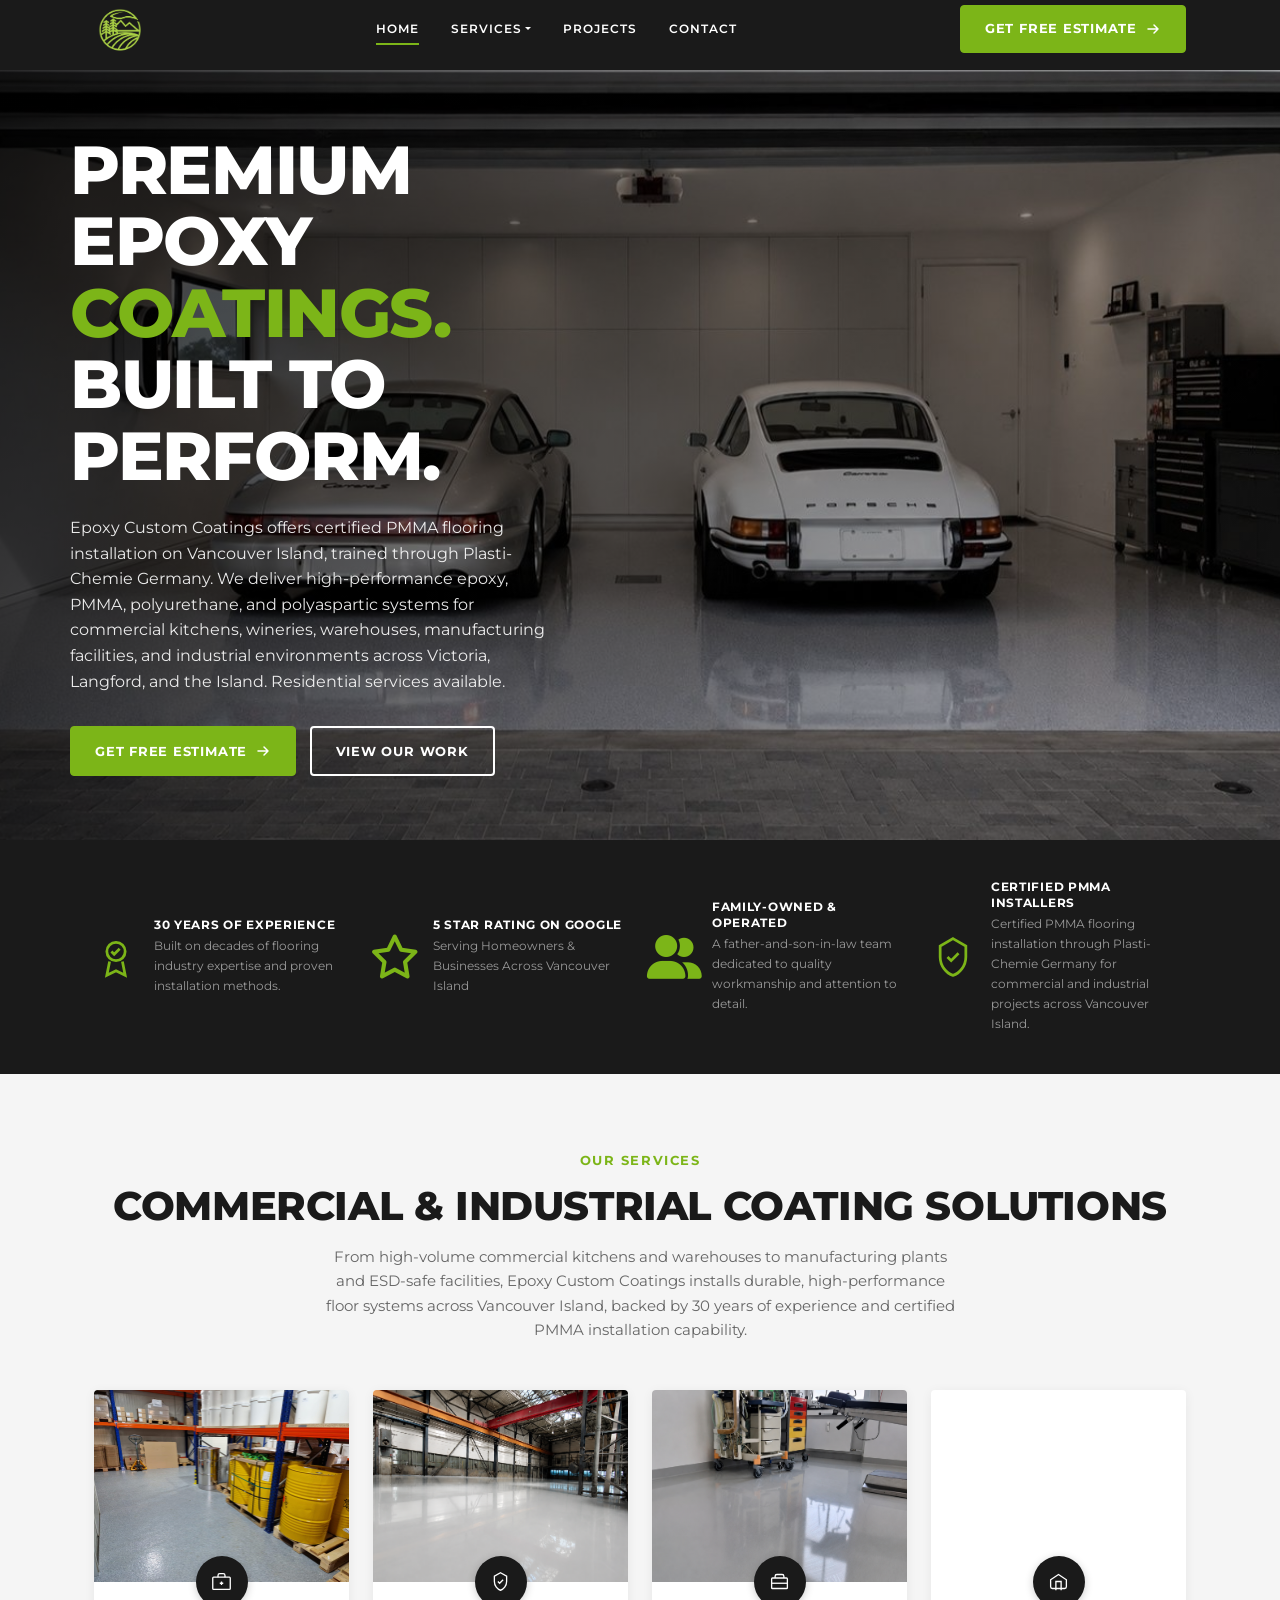
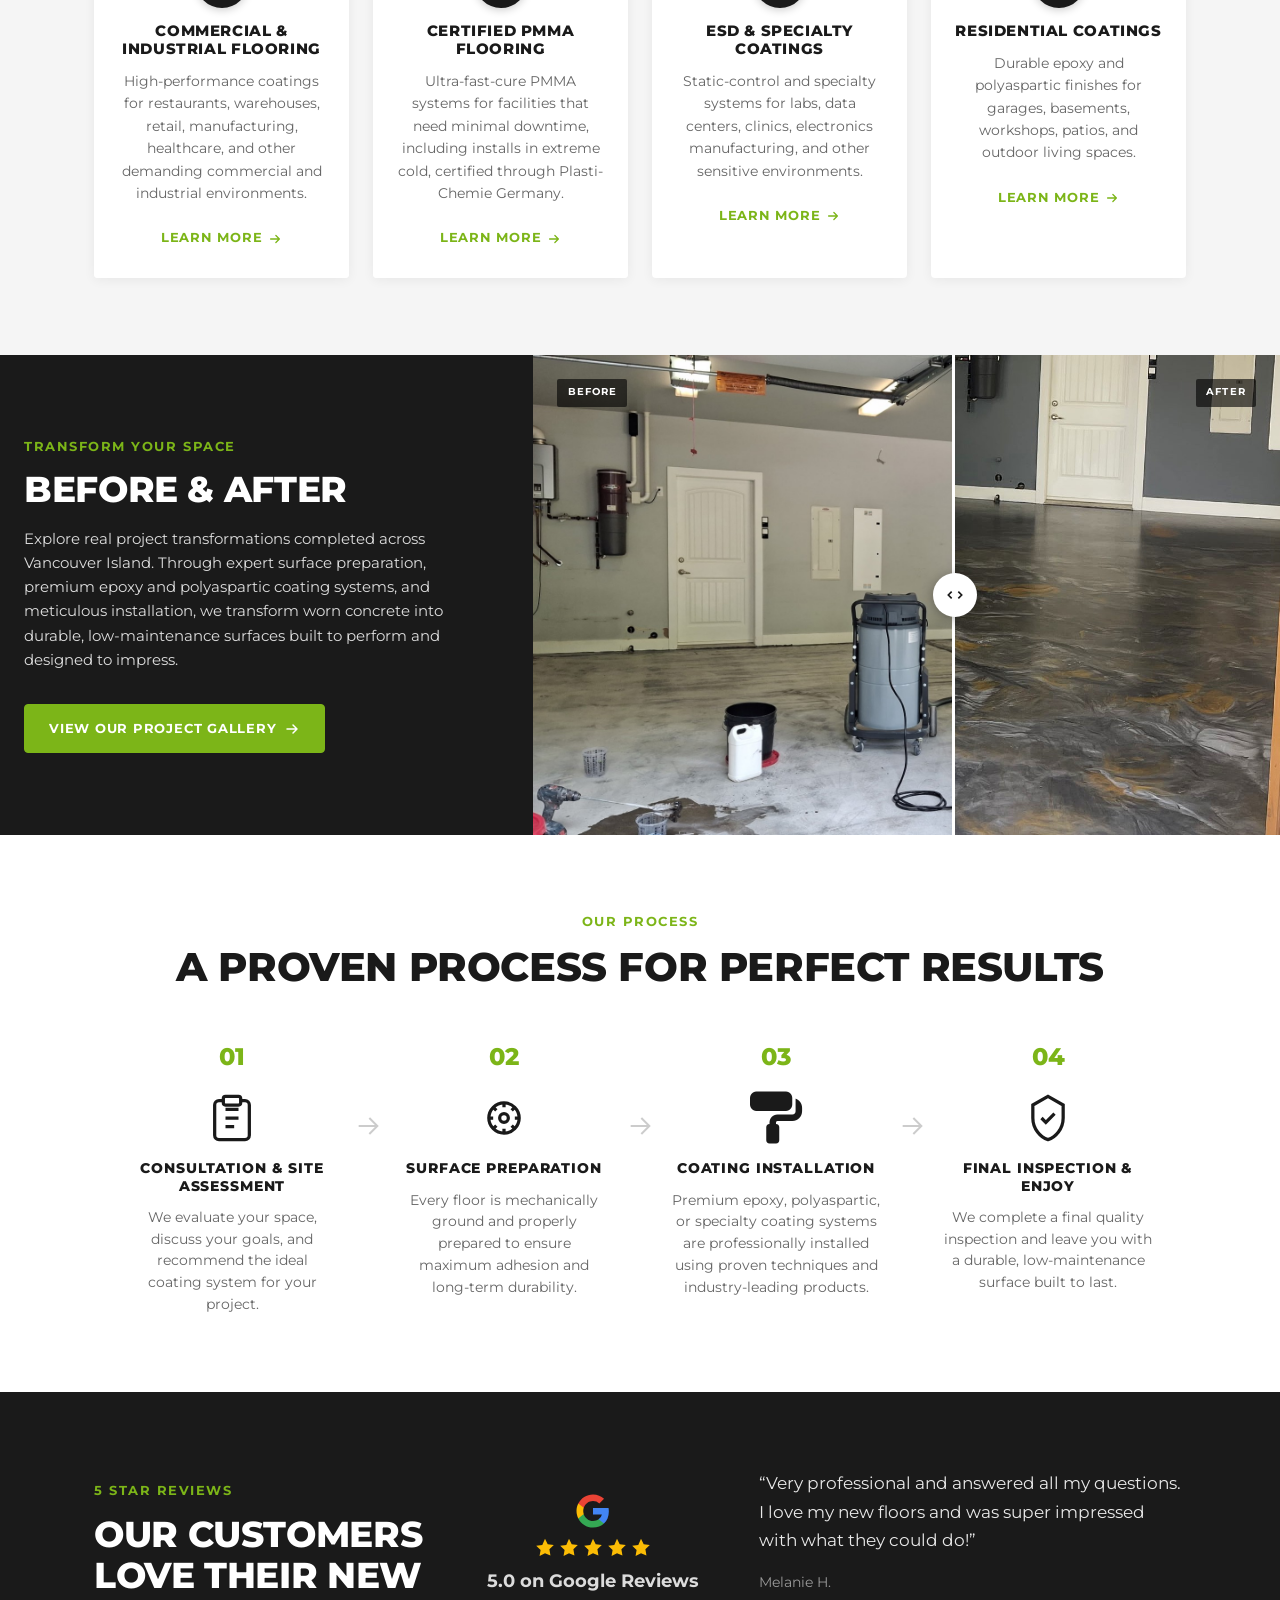
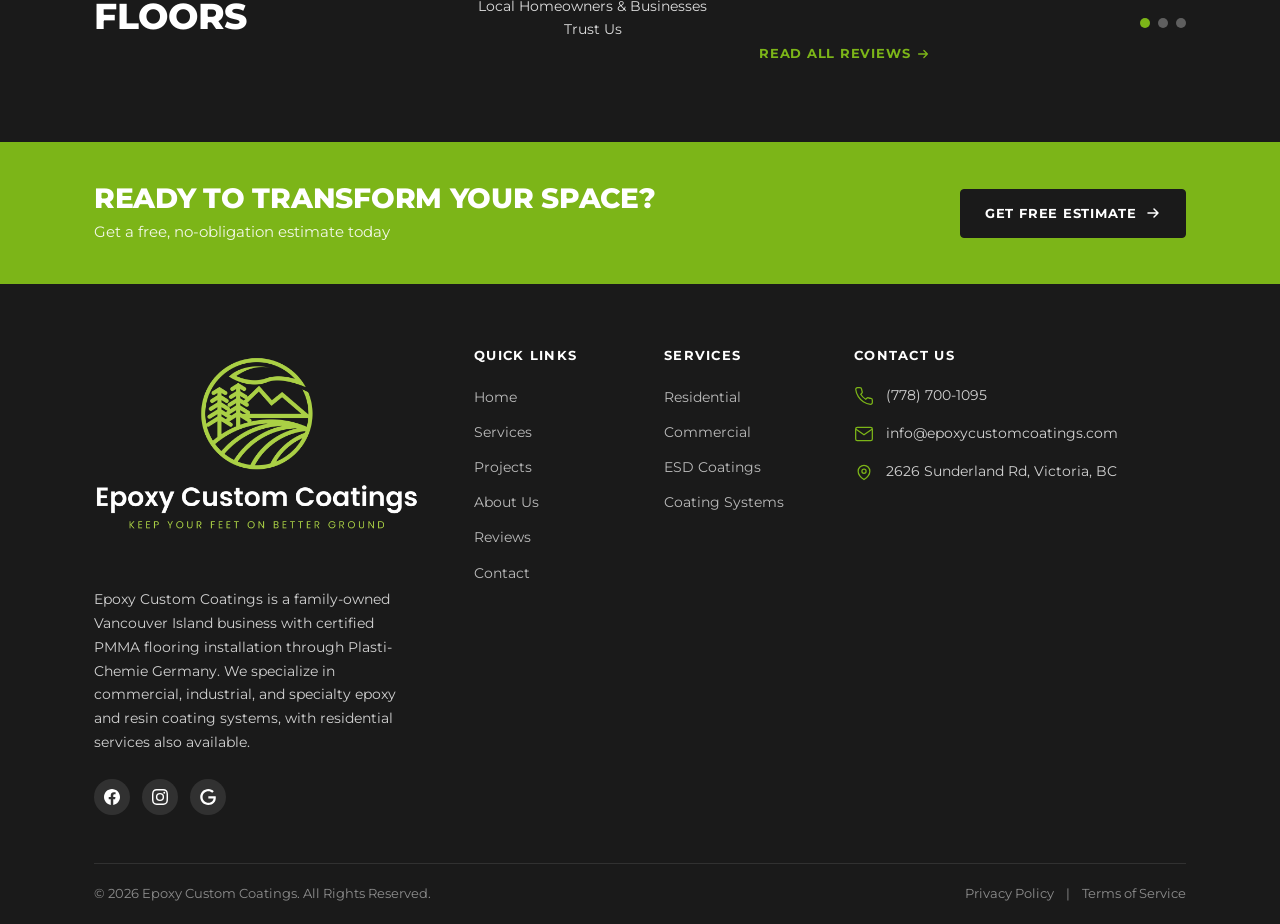
==== commit 01fde614: "LCP performance modifications" ====
--- a/index.html
+++ b/index.html
@@ -27,6 +27,9 @@
     <meta name="twitter:image" content="https://epoxycustomcoatings.com/images/logo.png">
     <link rel="preconnect" href="https://fonts.googleapis.com">
     <link rel="preconnect" href="https://fonts.gstatic.com" crossorigin>
+    <link rel="preconnect" href="https://cdnjs.cloudflare.com" crossorigin>
+    <link rel="preload" as="image" href="images/homeHero-mobile.jpg" media="(max-width: 767px)" fetchpriority="high">
+    <link rel="preload" as="image" href="images/homeHero-desktop.jpg" media="(min-width: 768px)" fetchpriority="high">
     <link href="https://fonts.googleapis.com/css2?family=Montserrat:wght@400;500;600;700;800&display=swap" rel="stylesheet">
     <link href="https://cdn.jsdelivr.net/npm/bootstrap@5.3.8/dist/css/bootstrap.min.css" rel="stylesheet" integrity="sha384-sRIl4kxILFvY47J16cr9ZwB07vP4J8+LH7qKQnuqkuIAvNWLzeN8tE5YBujZqJLB" crossorigin="anonymous">
     <link rel="stylesheet" href="css/style.css">
@@ -39,7 +42,7 @@
     <nav class="navbar navbar-expand-lg site-nav sticky-top" aria-label="Main navigation">
         <div class="container">
             <a class="navbar-brand" href="index.html">
-                <img src="images/logo2.png" alt="Epoxy Custom Coatings">
+                <img src="images/logo2.png" alt="Epoxy Custom Coatings" width="1023" height="961" decoding="async">
             </a>
 
             <button class="navbar-toggler" type="button" data-bs-toggle="collapse" data-bs-target="#navbarNav" aria-controls="navbarNav" aria-expanded="false" aria-label="Toggle navigation">
@@ -74,6 +77,11 @@
     <main id="main-content">
     <!-- HERO -->
     <section class="hero hero-home">
+        <picture class="hero-media">
+            <source media="(max-width: 767px)" srcset="images/homeHero-mobile.jpg" type="image/jpeg">
+            <source media="(min-width: 768px)" srcset="images/homeHero-desktop.jpg" type="image/jpeg">
+            <img src="images/homeHero-desktop.jpg" alt="" width="1280" height="720" fetchpriority="high" loading="eager" decoding="async">
+        </picture>
         <div class="hero-overlay"></div>
         <div class="container hero-inner">
             <div class="hero-copy">
@@ -159,7 +167,7 @@
                 <div class="col-md-6 col-lg-3">
                     <article class="service-card">
                         <div class="service-card-image">
-                            <img src="images/commercial.jpg" alt="Commercial and industrial epoxy floor coating">
+                            <img src="images/commercial.jpg" alt="Commercial and industrial epoxy floor coating" width="2048" height="1536" loading="lazy" decoding="async">
                             <div class="service-card-icon">
                                 <svg viewBox="0 0 24 24" fill="none" stroke="currentColor" stroke-width="1.5"><rect x="2" y="7" width="20" height="14" rx="1"/><path d="M16 7V5a2 2 0 00-2-2h-4a2 2 0 00-2 2v2"/><path d="M12 12v4M10 14h4"/></svg>
                             </div>
@@ -174,7 +182,7 @@
                 <div class="col-md-6 col-lg-3">
                     <article class="service-card">
                         <div class="service-card-image">
-                            <img src="images/warehouse.png" alt="Certified PMMA floor coating installation">
+                            <img src="images/warehouse.png" alt="Certified PMMA floor coating installation" width="1254" height="1254" loading="lazy" decoding="async">
                             <div class="service-card-icon">
                                 <svg viewBox="0 0 24 24" fill="none" stroke="currentColor" stroke-width="1.5"><path d="M12 2l7 4v6c0 5-3.5 9-7 10-3.5-1-7-5-7-10V6l7-4z"/><path d="M9 12l2 2 4-4"/></svg>
                             </div>
@@ -189,7 +197,7 @@
                 <div class="col-md-6 col-lg-3">
                     <article class="service-card">
                         <div class="service-card-image">
-                            <img src="images/clinic.png" alt="ESD and specialty floor coatings">
+                            <img src="images/clinic.png" alt="ESD and specialty floor coatings" width="1254" height="1254" loading="lazy" decoding="async">
                             <div class="service-card-icon">
                                 <svg viewBox="0 0 24 24" fill="none" stroke="currentColor" stroke-width="1.5"><rect x="3" y="8" width="18" height="12" rx="1"/><path d="M7 8V6a2 2 0 012-2h6a2 2 0 012 2v2"/><path d="M3 14h18"/></svg>
                             </div>
@@ -204,7 +212,7 @@
                 <div class="col-md-6 col-lg-3">
                     <article class="service-card">
                         <div class="service-card-image">
-                            <img src="images/garage.jpg" alt="Residential garage epoxy floor coating">
+                            <img src="images/garage.jpg" alt="Residential garage epoxy floor coating" width="1268" height="1241" loading="lazy" decoding="async">
                             <div class="service-card-icon">
                                 <svg viewBox="0 0 24 24" fill="none" stroke="currentColor" stroke-width="1.5"><path d="M3 10l9-6 9 6v8a2 2 0 01-2 2H5a2 2 0 01-2-2v-8z"/><path d="M9 22V12h6v10"/></svg>
                             </div>
@@ -237,9 +245,9 @@
             </div>
             <div class="col-lg-7 before-after-visual">
                 <div class="ba-slider">
-                    <img class="ba-img ba-after" src="images/after.jpg" alt="After epoxy coating">
+                    <img class="ba-img ba-after" src="images/after.jpg" alt="After epoxy coating" width="1536" height="864" loading="lazy" decoding="async">
                     <div class="ba-before-wrap">
-                        <img class="ba-img ba-before" src="images/before.jpg" alt="Before concrete floor">
+                        <img class="ba-img ba-before" src="images/before.jpg" alt="Before concrete floor" width="1920" height="1080" loading="lazy" decoding="async">
                     </div>
                     <div class="ba-label ba-label-before">Before</div>
                     <div class="ba-label ba-label-after">After</div>
@@ -368,7 +376,7 @@
             <div class="row g-4 g-lg-5">
                 <div class="col-lg-4">
                     <a class="footer-brand" href="index.html">
-                        <img src="images/logo.png" alt="Epoxy Custom Coatings">
+                        <img src="images/logo.png" alt="Epoxy Custom Coatings" width="2404" height="1624" loading="lazy" decoding="async">
                     </a>
                     <p class="footer-desc">Epoxy Custom Coatings is a family-owned Vancouver Island business with certified PMMA flooring installation through Plasti-Chemie Germany. We specialize in commercial, industrial, and specialty epoxy and resin coating systems, with residential services also available.</p>
                     <div class="footer-social">
--- a/css/style.css
+++ b/css/style.css
@@ -299,8 +299,21 @@
 }
 
 .hero-home {
-    background-image: url("../images/homeHero.jpg");
     min-height: clamp(520px, 85vh, 900px);
+}
+
+.hero-media {
+    position: absolute;
+    inset: 0;
+    z-index: 0;
+    display: block;
+}
+
+.hero-media img {
+    width: 100%;
+    height: 100%;
+    object-fit: cover;
+    object-position: center;
 }
 
 .hero-services {
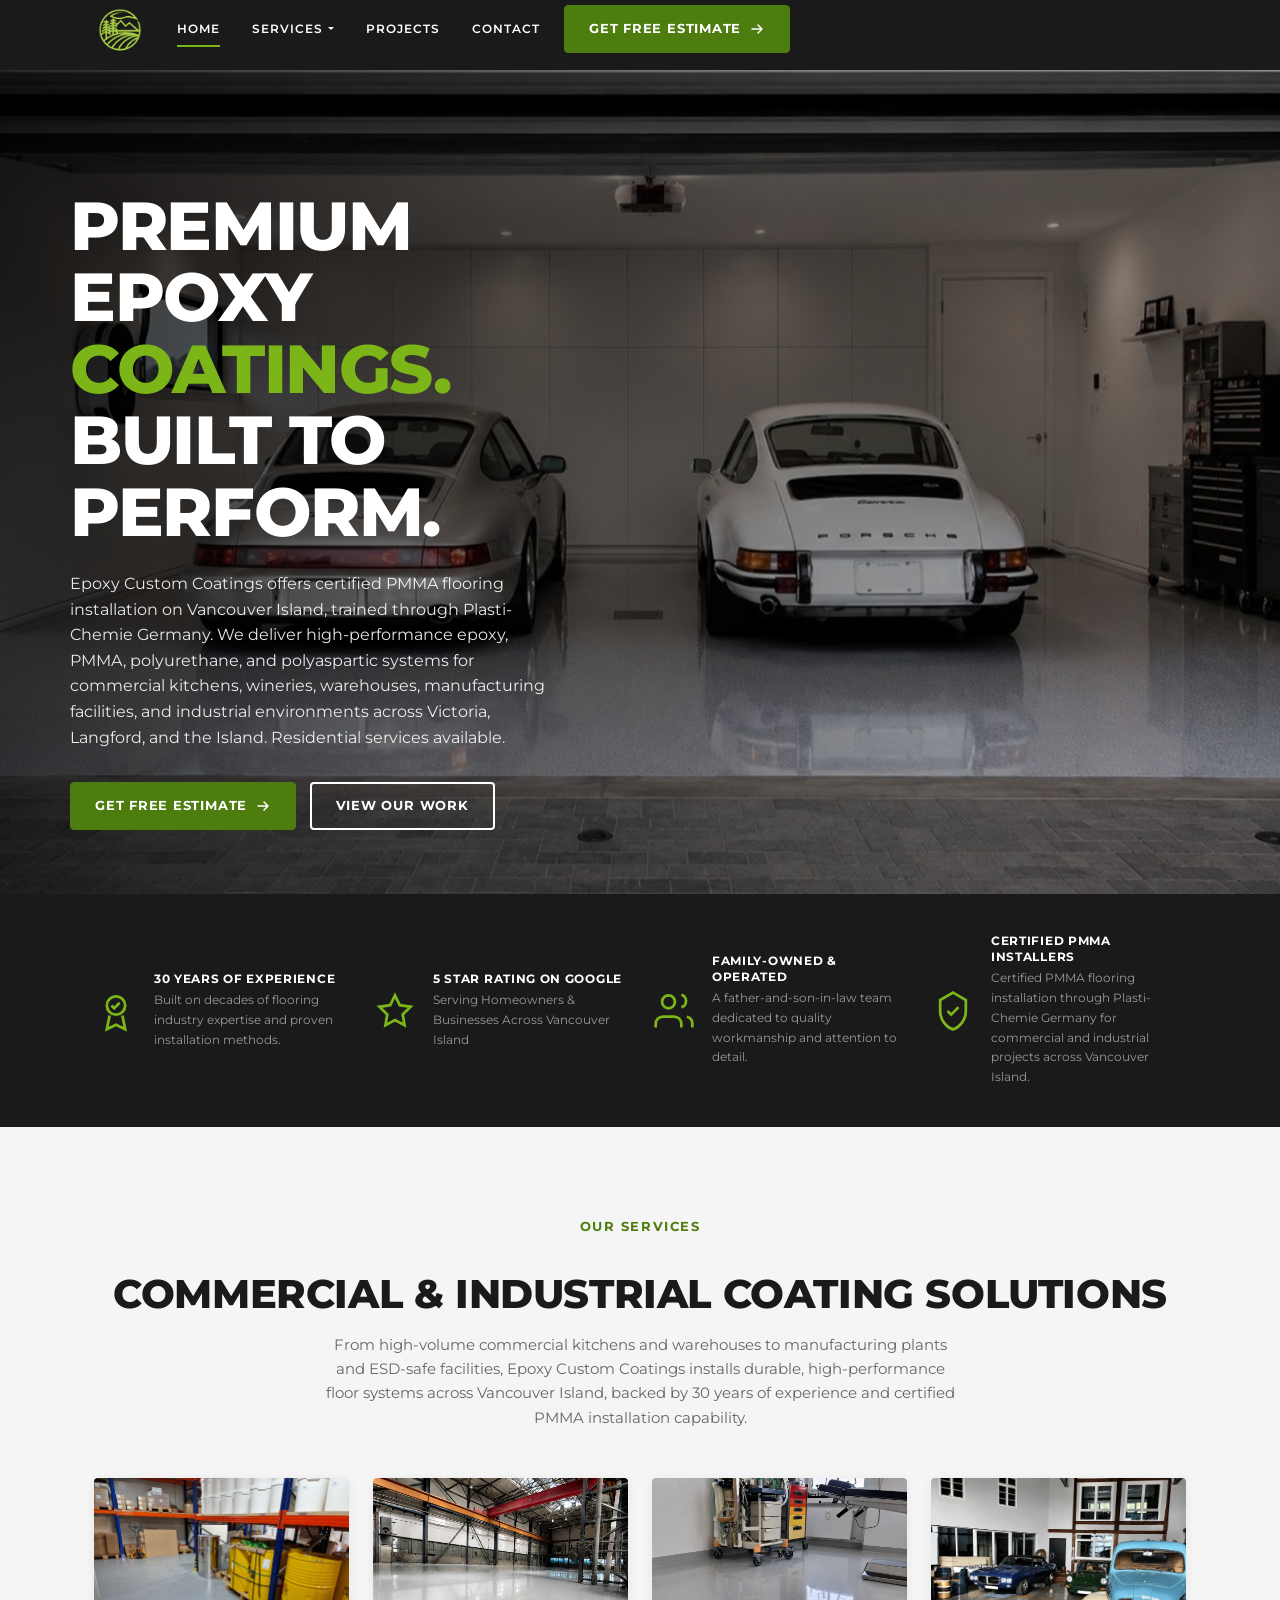
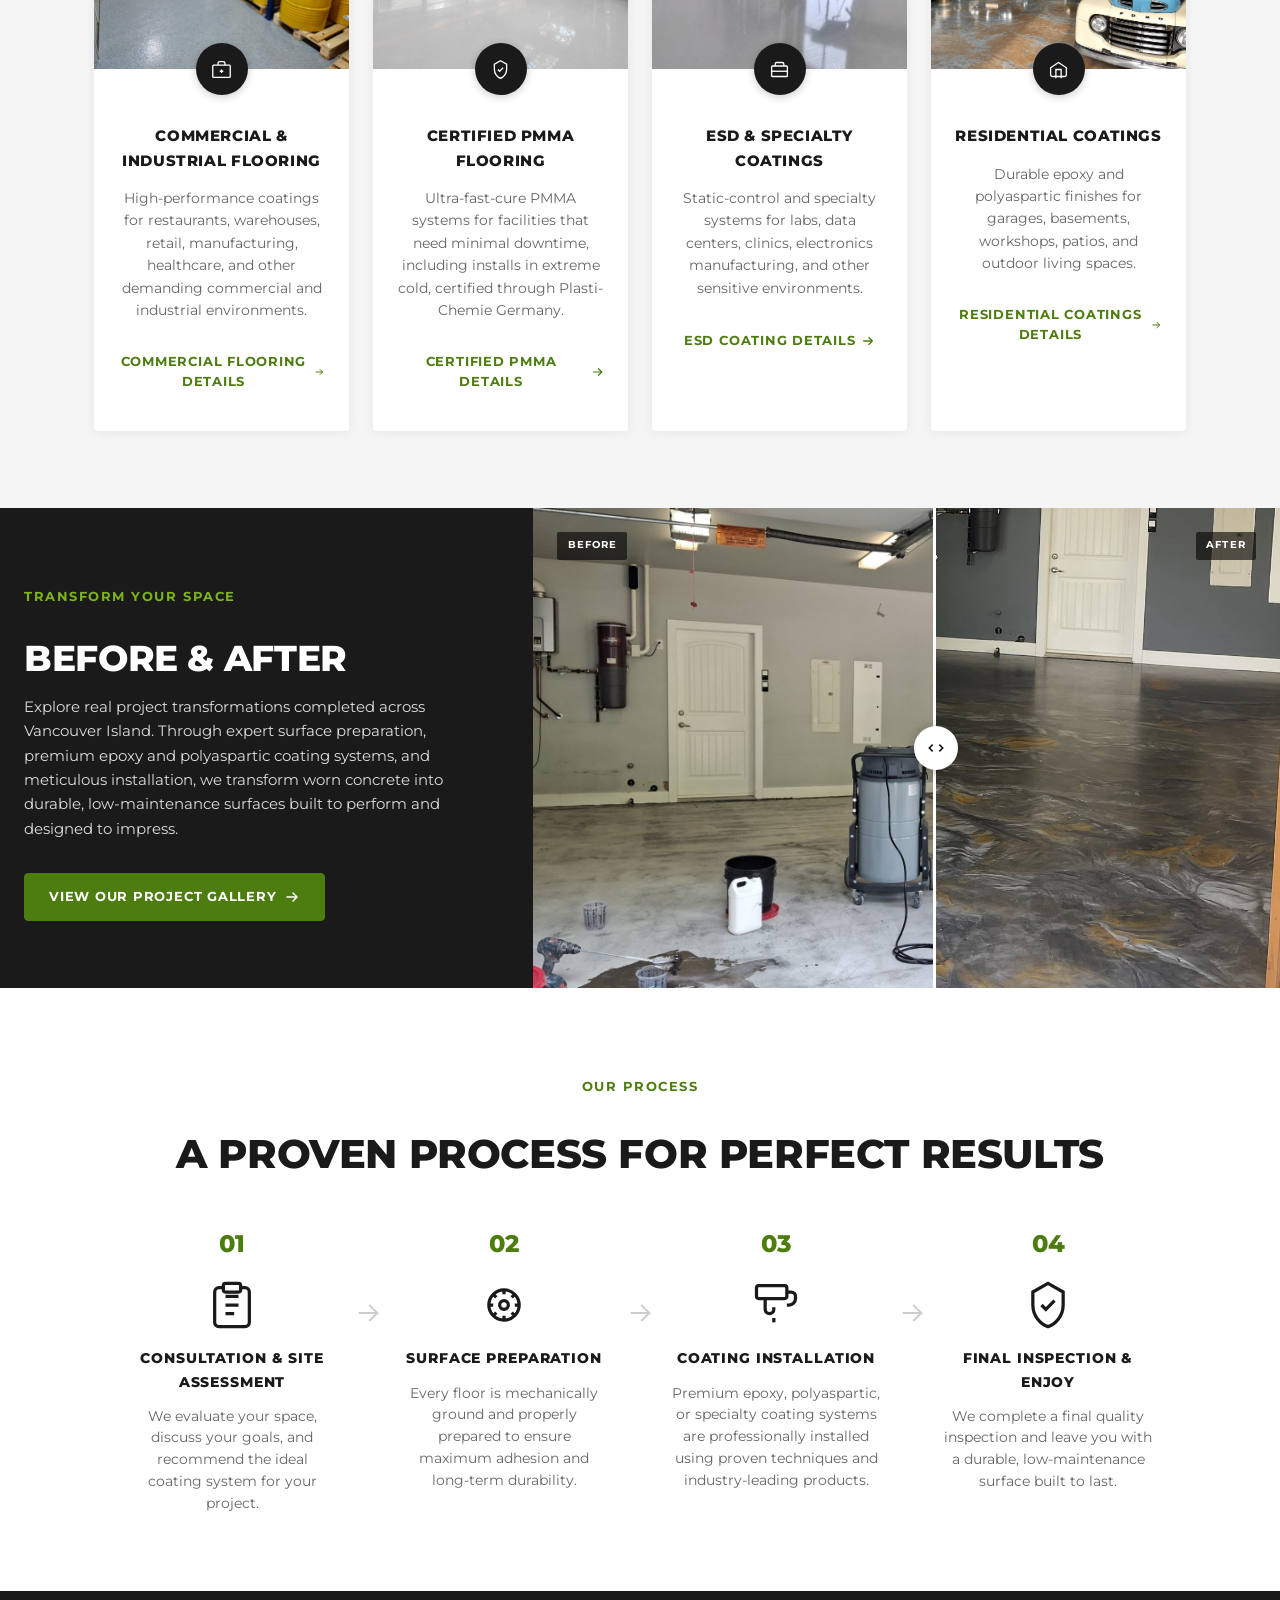
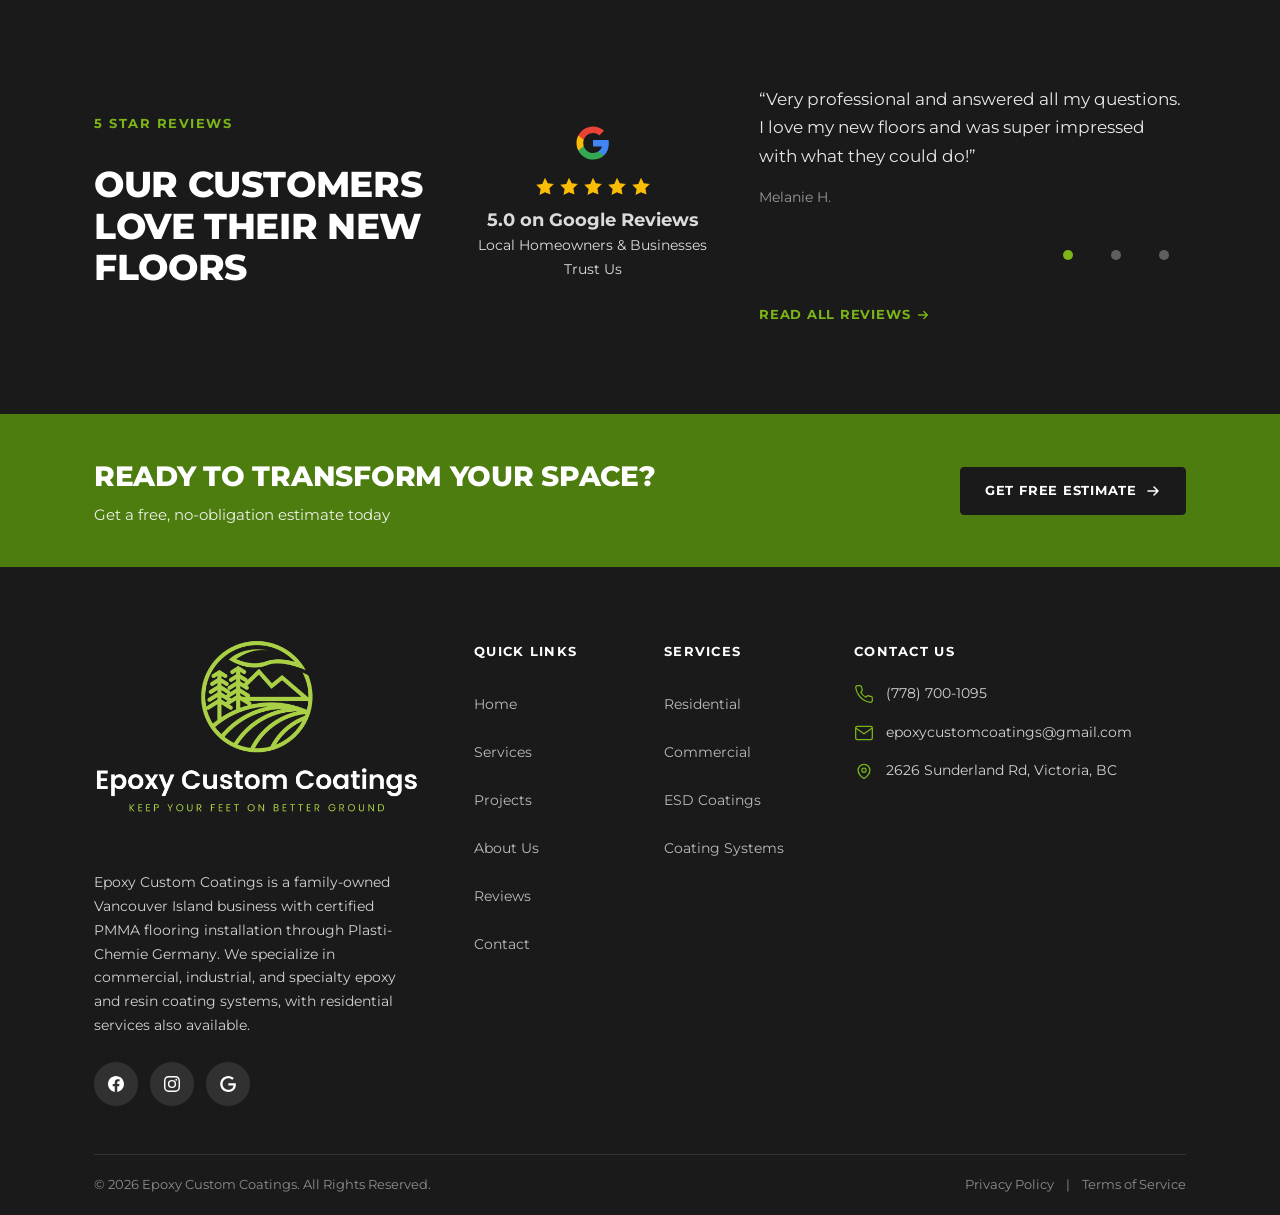
==== commit 518e4867: "major website update" ====
--- a/index.html
+++ b/index.html
@@ -27,13 +27,11 @@
     <meta name="twitter:image" content="https://epoxycustomcoatings.com/images/logo.png">
     <link rel="preconnect" href="https://fonts.googleapis.com">
     <link rel="preconnect" href="https://fonts.gstatic.com" crossorigin>
-    <link rel="preconnect" href="https://cdnjs.cloudflare.com" crossorigin>
     <link rel="preload" as="image" href="images/homeHero-mobile.jpg" media="(max-width: 767px)" fetchpriority="high">
     <link rel="preload" as="image" href="images/homeHero-desktop.jpg" media="(min-width: 768px)" fetchpriority="high">
-    <link href="https://fonts.googleapis.com/css2?family=Montserrat:wght@400;500;600;700;800&display=swap" rel="stylesheet">
-    <link href="https://cdn.jsdelivr.net/npm/bootstrap@5.3.8/dist/css/bootstrap.min.css" rel="stylesheet" integrity="sha384-sRIl4kxILFvY47J16cr9ZwB07vP4J8+LH7qKQnuqkuIAvNWLzeN8tE5YBujZqJLB" crossorigin="anonymous">
+    <link href="https://fonts.googleapis.com/css2?family=Montserrat:wght@400;600;700;800&display=swap" rel="stylesheet">
+    <link rel="stylesheet" href="css/layout.css">
     <link rel="stylesheet" href="css/style.css">
-    <link rel="stylesheet" href="https://cdnjs.cloudflare.com/ajax/libs/font-awesome/6.7.2/css/all.min.css">
 </head>
 <body>
     <a class="skip-link" href="#main-content">Skip to main content</a>
@@ -45,7 +43,7 @@
                 <img src="images/logo2.png" alt="Epoxy Custom Coatings" width="1023" height="961" decoding="async">
             </a>
 
-            <button class="navbar-toggler" type="button" data-bs-toggle="collapse" data-bs-target="#navbarNav" aria-controls="navbarNav" aria-expanded="false" aria-label="Toggle navigation">
+            <button class="navbar-toggler" type="button" aria-controls="navbarNav" aria-expanded="false" aria-label="Toggle navigation">
                 <span class="navbar-toggler-icon"></span>
             </button>
 
@@ -53,7 +51,7 @@
                 <ul class="navbar-nav mx-auto align-items-lg-center">
                     <li class="nav-item"><a class="nav-link active" href="index.html">Home</a></li>
                     <li class="nav-item dropdown">
-                        <a class="nav-link dropdown-toggle" href="services.html" role="button" data-bs-toggle="dropdown" aria-expanded="false">Services</a>
+                        <a class="nav-link dropdown-toggle" href="services.html" role="button" aria-expanded="false">Services</a>
                         <ul class="dropdown-menu dropdown-menu-dark">
                             <li><a class="dropdown-item" href="services.html#what-we-offer">What We Offer</a></li>
                             <li><a class="dropdown-item" href="services.html#commercial">Commercial &amp; Industrial</a></li>
@@ -120,7 +118,7 @@
                 <div class="col-12 col-sm-6 col-lg-3">
                     <div class="trust-item">
                         <div class="trust-icon">
-                            <i class="fa-regular fa-star"></i>
+                            <svg viewBox="0 0 24 24" fill="none" stroke="currentColor" stroke-width="1.5"><path d="M12 3.5l2.6 5.3 5.9.9-4.3 4.2 1 5.8L12 16.9 6.8 19.7l1-5.8-4.3-4.2 5.9-.9L12 3.5z"/></svg>
                         </div>
                         <div>
                             <strong>5 Star Rating on Google</strong>
@@ -131,7 +129,7 @@
                 <div class="col-12 col-sm-6 col-lg-3">
                     <div class="trust-item">
                         <div class="trust-icon">
-                            <i class="fa-solid fa-user-group"></i>
+                            <svg viewBox="0 0 24 24" fill="none" stroke="currentColor" stroke-width="1.5"><path d="M16 21v-2a4 4 0 00-4-4H6a4 4 0 00-4 4v2"/><circle cx="9" cy="7" r="3.5"/><path d="M22 21v-2a4 4 0 00-3-3.87M16 3.13a3.5 3.5 0 010 6.74"/></svg>
                         </div>
                         <div>
                             <strong>Family-Owned & Operated</strong>
@@ -175,14 +173,14 @@
                         <div class="service-card-body">
                             <h3>Commercial &amp; Industrial Flooring</h3>
                             <p>High-performance coatings for restaurants, warehouses, retail, manufacturing, healthcare, and other demanding commercial and industrial environments.</p>
-                            <a class="link-arrow" href="services.html#commercial">Learn More <svg width="14" height="14" viewBox="0 0 16 16" fill="none"><path d="M3 8h10M9 4l4 4-4 4" stroke="currentColor" stroke-width="1.5" stroke-linecap="round" stroke-linejoin="round"/></svg></a>
+                            <a class="link-arrow" href="services.html#commercial">Commercial flooring details <svg width="14" height="14" viewBox="0 0 16 16" fill="none" aria-hidden="true"><path d="M3 8h10M9 4l4 4-4 4" stroke="currentColor" stroke-width="1.5" stroke-linecap="round" stroke-linejoin="round"/></svg></a>
                         </div>
                     </article>
                 </div>
                 <div class="col-md-6 col-lg-3">
                     <article class="service-card">
                         <div class="service-card-image">
-                            <img src="images/warehouse.png" alt="Certified PMMA floor coating installation" width="1254" height="1254" loading="lazy" decoding="async">
+                            <img src="images/warehouse.jpg" alt="Certified PMMA floor coating installation" width="1000" height="1000" loading="lazy" decoding="async">
                             <div class="service-card-icon">
                                 <svg viewBox="0 0 24 24" fill="none" stroke="currentColor" stroke-width="1.5"><path d="M12 2l7 4v6c0 5-3.5 9-7 10-3.5-1-7-5-7-10V6l7-4z"/><path d="M9 12l2 2 4-4"/></svg>
                             </div>
@@ -190,14 +188,14 @@
                         <div class="service-card-body">
                             <h3>Certified PMMA Flooring</h3>
                             <p>Ultra-fast-cure PMMA systems for facilities that need minimal downtime, including installs in extreme cold, certified through Plasti-Chemie Germany.</p>
-                            <a class="link-arrow" href="services.html#pmma">Learn More <svg width="14" height="14" viewBox="0 0 16 16" fill="none"><path d="M3 8h10M9 4l4 4-4 4" stroke="currentColor" stroke-width="1.5" stroke-linecap="round" stroke-linejoin="round"/></svg></a>
+                            <a class="link-arrow" href="services.html#pmma">Certified PMMA details <svg width="14" height="14" viewBox="0 0 16 16" fill="none" aria-hidden="true"><path d="M3 8h10M9 4l4 4-4 4" stroke="currentColor" stroke-width="1.5" stroke-linecap="round" stroke-linejoin="round"/></svg></a>
                         </div>
                     </article>
                 </div>
                 <div class="col-md-6 col-lg-3">
                     <article class="service-card">
                         <div class="service-card-image">
-                            <img src="images/clinic.png" alt="ESD and specialty floor coatings" width="1254" height="1254" loading="lazy" decoding="async">
+                            <img src="images/clinic.jpg" alt="ESD and specialty floor coatings" width="1000" height="1000" loading="lazy" decoding="async">
                             <div class="service-card-icon">
                                 <svg viewBox="0 0 24 24" fill="none" stroke="currentColor" stroke-width="1.5"><rect x="3" y="8" width="18" height="12" rx="1"/><path d="M7 8V6a2 2 0 012-2h6a2 2 0 012 2v2"/><path d="M3 14h18"/></svg>
                             </div>
@@ -205,7 +203,7 @@
                         <div class="service-card-body">
                             <h3>ESD &amp; Specialty Coatings</h3>
                             <p>Static-control and specialty systems for labs, data centers, clinics, electronics manufacturing, and other sensitive environments.</p>
-                            <a class="link-arrow" href="services.html#esd">Learn More <svg width="14" height="14" viewBox="0 0 16 16" fill="none"><path d="M3 8h10M9 4l4 4-4 4" stroke="currentColor" stroke-width="1.5" stroke-linecap="round" stroke-linejoin="round"/></svg></a>
+                            <a class="link-arrow" href="services.html#esd">ESD coating details <svg width="14" height="14" viewBox="0 0 16 16" fill="none" aria-hidden="true"><path d="M3 8h10M9 4l4 4-4 4" stroke="currentColor" stroke-width="1.5" stroke-linecap="round" stroke-linejoin="round"/></svg></a>
                         </div>
                     </article>
                 </div>
@@ -220,7 +218,7 @@
                         <div class="service-card-body">
                             <h3>Residential Coatings</h3>
                             <p>Durable epoxy and polyaspartic finishes for garages, basements, workshops, patios, and outdoor living spaces.</p>
-                            <a class="link-arrow" href="services.html#residential">Learn More <svg width="14" height="14" viewBox="0 0 16 16" fill="none"><path d="M3 8h10M9 4l4 4-4 4" stroke="currentColor" stroke-width="1.5" stroke-linecap="round" stroke-linejoin="round"/></svg></a>
+                            <a class="link-arrow" href="services.html#residential">Residential coatings details <svg width="14" height="14" viewBox="0 0 16 16" fill="none" aria-hidden="true"><path d="M3 8h10M9 4l4 4-4 4" stroke="currentColor" stroke-width="1.5" stroke-linecap="round" stroke-linejoin="round"/></svg></a>
                         </div>
                     </article>
                 </div>
@@ -294,7 +292,7 @@
                 <div class="process-step">
                     <span class="process-num">03</span>
                     <div class="process-icon">
-                        <i class="fa-solid fa-paint-roller"></i>
+                        <svg viewBox="0 0 24 24" fill="none" stroke="currentColor" stroke-width="1.5"><rect x="3" y="3" width="14" height="6" rx="1"/><path d="M17 6h2a2 2 0 012 2v1a3 3 0 01-3 3h-1"/><path d="M7 9v5a2 2 0 002 2h0a2 2 0 002-2v-1"/><path d="M11 18v2"/></svg>
                     </div>
                     <h3>Coating Installation</h3>
                     <p>Premium epoxy, polyaspartic, or specialty coating systems are professionally installed using proven techniques and industry-leading products.</p>
@@ -386,7 +384,7 @@
                     </div>
                 </div>
                 <div class="col-6 col-lg-2">
-                    <h4 class="footer-heading">Quick Links</h4>
+                    <h2 class="footer-heading">Quick Links</h2>
                     <ul class="footer-links">
                         <li><a href="index.html">Home</a></li>
                         <li><a href="services.html">Services</a></li>
@@ -397,7 +395,7 @@
                     </ul>
                 </div>
                 <div class="col-6 col-lg-2">
-                    <h4 class="footer-heading">Services</h4>
+                    <h2 class="footer-heading">Services</h2>
                     <ul class="footer-links">
                         <li><a href="services.html#residential">Residential</a></li>
                         <li><a href="services.html#commercial">Commercial</a></li>
@@ -406,7 +404,7 @@
                     </ul>
                 </div>
                 <div class="col-lg-4">
-                    <h4 class="footer-heading">Contact Us</h4>
+                    <h2 class="footer-heading">Contact Us</h2>
                     <ul class="footer-contact">
                         <li>
                             <svg viewBox="0 0 24 24" fill="none" stroke="currentColor" stroke-width="1.5"><path d="M22 16.92v3a2 2 0 01-2.18 2 19.79 19.79 0 01-8.63-3.07 19.5 19.5 0 01-6-6 19.79 19.79 0 01-3.07-8.67A2 2 0 014.11 2h3a2 2 0 012 1.72c.127.96.361 1.903.7 2.81a2 2 0 01-.45 2.11L8.09 9.91a16 16 0 006 6l1.27-1.27a2 2 0 012.11-.45c.907.339 1.85.573 2.81.7A2 2 0 0122 16.92z"/></svg>
@@ -414,7 +412,7 @@
                         </li>
                         <li>
                             <svg viewBox="0 0 24 24" fill="none" stroke="currentColor" stroke-width="1.5"><path d="M4 4h16c1.1 0 2 .9 2 2v12c0 1.1-.9 2-2 2H4c-1.1 0-2-.9-2-2V6c0-1.1.9-2 2-2z"/><path d="M22 6l-10 7L2 6"/></svg>
-                            <a href="mailto:info@epoxycustomcoatings.com">info@epoxycustomcoatings.com</a>
+                            <a href="mailto:epoxycustomcoatings@gmail.com">epoxycustomcoatings@gmail.com</a>
                         </li>
                         <li>
                             <svg viewBox="0 0 24 24" fill="none" stroke="currentColor" stroke-width="1.5"><path d="M12 21s-7-4.5-7-10a7 7 0 1114 0c0 5.5-7 10-7 10z"/><circle cx="12" cy="11" r="2.5"/></svg>
@@ -426,9 +424,9 @@
             <div class="footer-bottom">
                 <p>&copy; 2026 Epoxy Custom Coatings. All Rights Reserved.</p>
                 <div class="footer-legal">
-                    <a href="#">Privacy Policy</a>
+                    <a href="privacy.html">Privacy Policy</a>
                     <span>|</span>
-                    <a href="#">Terms of Service</a>
+                    <a href="terms.html">Terms of Service</a>
                 </div>
             </div>
         </div>
@@ -453,7 +451,7 @@
                 "name": "Epoxy Custom Coatings",
                 "url": "https://epoxycustomcoatings.com/",
                 "telephone": "+1-778-700-1095",
-                "email": "info@epoxycustomcoatings.com",
+                "email": "epoxycustomcoatings@gmail.com",
                 "image": "https://epoxycustomcoatings.com/images/logo.png",
                 "logo": "https://epoxycustomcoatings.com/images/logo.png",
                 "description": "Certified PMMA flooring installer and commercial/industrial epoxy contractor serving Vancouver Island. Specializing in kitchens, warehouses, manufacturing, and ESD environments.",
@@ -500,8 +498,7 @@
         ]
     }
     </script>
-    <script src="https://cdn.jsdelivr.net/npm/bootstrap@5.3.8/dist/js/bootstrap.bundle.min.js" integrity="sha384-FKyoEForCGlyvwx9Hj09JcYn3nv7wiPVlz7YYwJrWVcXK/BmnVDxM+D2scQbITxI" crossorigin="anonymous"></script>
-    <script src="js/ba-slider.js"></script>
+        <script src="js/ba-slider.js"></script>
     <script src="js/testimonials.js"></script>
     <script src="js/nav.js"></script>
 </body>
--- a/css/layout.css
+++ b/css/layout.css
@@ -0,0 +1,328 @@
+/* Lean layout: grid, navbar, utilities (replaces Bootstrap for this site) */
+
+.container {
+    width: 100%;
+    margin-left: auto;
+    margin-right: auto;
+    max-width: 1140px;
+}
+
+@media (min-width: 1400px) {
+    .container {
+        max-width: 1320px;
+    }
+}
+
+.row {
+    --gutter-x: 1.5rem;
+    --gutter-y: 0;
+    display: flex;
+    flex-wrap: wrap;
+    margin-top: calc(var(--gutter-y) * -1);
+    margin-right: calc(var(--gutter-x) * -0.5);
+    margin-left: calc(var(--gutter-x) * -0.5);
+}
+
+.row > * {
+    flex-shrink: 0;
+    width: 100%;
+    max-width: 100%;
+    padding-right: calc(var(--gutter-x) * 0.5);
+    padding-left: calc(var(--gutter-x) * 0.5);
+    margin-top: var(--gutter-y);
+}
+
+.g-0 {
+    --gutter-x: 0;
+    --gutter-y: 0;
+}
+
+.g-4 {
+    --gutter-x: 1.5rem;
+    --gutter-y: 1.5rem;
+}
+
+.g-lg-5 {
+    --gutter-x: 1.5rem;
+    --gutter-y: 1.5rem;
+}
+
+@media (min-width: 992px) {
+    .g-lg-5 {
+        --gutter-x: 3rem;
+        --gutter-y: 3rem;
+    }
+}
+
+.col-6 { flex: 0 0 auto; width: 50%; }
+.col-12 { flex: 0 0 auto; width: 100%; }
+
+@media (min-width: 576px) {
+    .col-sm-6 { flex: 0 0 auto; width: 50%; }
+}
+
+@media (min-width: 768px) {
+    .col-md-4 { flex: 0 0 auto; width: 33.33333333%; }
+    .col-md-6 { flex: 0 0 auto; width: 50%; }
+}
+
+@media (min-width: 992px) {
+    .col-lg-2 { flex: 0 0 auto; width: 16.66666667%; }
+    .col-lg-3 { flex: 0 0 auto; width: 25%; }
+    .col-lg-4 { flex: 0 0 auto; width: 33.33333333%; }
+    .col-lg-5 { flex: 0 0 auto; width: 41.66666667%; }
+    .col-lg-6 { flex: 0 0 auto; width: 50%; }
+    .col-lg-7 { flex: 0 0 auto; width: 58.33333333%; }
+}
+
+.sticky-top {
+    position: sticky;
+    top: 0;
+    z-index: 1020;
+}
+
+.mx-auto {
+    margin-left: auto;
+    margin-right: auto;
+}
+
+.mt-3 {
+    margin-top: 1rem;
+}
+
+.d-inline-flex {
+    display: inline-flex;
+}
+
+.text-center {
+    text-align: center;
+}
+
+.align-items-center {
+    align-items: center;
+}
+
+@media (min-width: 768px) {
+    .text-md-center {
+        text-align: center;
+    }
+}
+
+@media (min-width: 992px) {
+    .text-lg-center {
+        text-align: center;
+    }
+
+    .align-items-lg-center {
+        align-items: center;
+    }
+
+    .flex-lg-row-reverse {
+        flex-direction: row-reverse;
+    }
+
+    .order-lg-1 {
+        order: 1;
+    }
+
+    .order-lg-2 {
+        order: 2;
+    }
+}
+
+/* Navbar shell */
+.navbar {
+    display: flex;
+    flex-wrap: wrap;
+    align-items: center;
+    justify-content: space-between;
+}
+
+.navbar > .container {
+    display: flex;
+    flex-wrap: wrap;
+    align-items: center;
+    justify-content: space-between;
+}
+
+.navbar-brand {
+    display: inline-flex;
+    align-items: center;
+    padding-top: 0.3rem;
+    padding-bottom: 0.3rem;
+    margin-right: 1rem;
+    white-space: nowrap;
+}
+
+.navbar-toggler {
+    background-color: transparent;
+    border: 1px solid transparent;
+    border-radius: 4px;
+    cursor: pointer;
+}
+
+.navbar-toggler-icon {
+    display: inline-block;
+    width: 1.35em;
+    height: 1.35em;
+    vertical-align: middle;
+    background-repeat: no-repeat;
+    background-position: center;
+    background-size: 100%;
+    background-image: url("data:image/svg+xml,%3csvg xmlns='http://www.w3.org/2000/svg' viewBox='0 0 30 30'%3e%3cpath stroke='rgba%28255, 255, 255, 0.85%29' stroke-linecap='round' stroke-miterlimit='10' stroke-width='2' d='M4 7h22M4 15h22M4 23h22'/%3e%3c/svg%3e");
+}
+
+.navbar-nav {
+    display: flex;
+    flex-direction: column;
+    padding-left: 0;
+    margin: 0;
+    list-style: none;
+}
+
+.navbar-nav .nav-link {
+    display: block;
+}
+
+.collapse:not(.show) {
+    display: none;
+}
+
+.navbar-collapse {
+    flex-basis: 100%;
+    flex-grow: 1;
+    align-items: center;
+}
+
+@media (min-width: 992px) {
+    .navbar-expand-lg {
+        flex-wrap: nowrap;
+        justify-content: flex-start;
+    }
+
+    .navbar-expand-lg > .container {
+        flex-wrap: nowrap;
+    }
+
+    .navbar-expand-lg .navbar-nav {
+        flex-direction: row;
+    }
+
+    .navbar-expand-lg .navbar-collapse {
+        display: flex !important;
+        flex-basis: auto;
+    }
+
+    .navbar-expand-lg .navbar-toggler {
+        display: none;
+    }
+}
+
+/* Dropdown */
+.dropdown {
+    position: relative;
+}
+
+.dropdown-toggle {
+    white-space: nowrap;
+}
+
+.dropdown-toggle::after {
+    display: inline-block;
+    margin-left: 0.4em;
+    vertical-align: 0.15em;
+    content: '';
+    border-top: 0.3em solid;
+    border-right: 0.3em solid transparent;
+    border-bottom: 0;
+    border-left: 0.3em solid transparent;
+}
+
+.dropdown-menu {
+    position: absolute;
+    top: 100%;
+    left: 0;
+    z-index: 1000;
+    display: none;
+    min-width: 12rem;
+    padding: 0.5rem 0;
+    margin: 0;
+    list-style: none;
+    text-align: left;
+}
+
+.dropdown-menu-dark {
+    background: var(--color-dark-alt, #111);
+    color: #fff;
+}
+
+.dropdown-menu.show {
+    display: block;
+}
+
+.dropdown-item {
+    display: block;
+    width: 100%;
+    clear: both;
+    text-align: inherit;
+    white-space: nowrap;
+    background-color: transparent;
+    border: 0;
+    text-decoration: none;
+}
+
+@media (max-width: 991.98px) {
+    .navbar-expand-lg .dropdown-menu {
+        position: static;
+        float: none;
+        width: auto;
+        margin-top: 0;
+        background-color: transparent;
+        border: 0;
+        box-shadow: none;
+    }
+}
+
+/* Buttons */
+.btn {
+    display: inline-flex;
+    align-items: center;
+    justify-content: center;
+    gap: 0.5rem;
+    font-family: inherit;
+    line-height: 1.25;
+    text-align: center;
+    text-decoration: none;
+    vertical-align: middle;
+    cursor: pointer;
+    user-select: none;
+    border: 1px solid transparent;
+    border-radius: 4px;
+    transition: background 0.25s ease, border-color 0.25s ease, color 0.25s ease;
+}
+
+.btn-primary {
+    background: var(--color-green);
+    border-color: var(--color-green);
+    color: var(--color-white);
+}
+
+.btn-primary:hover,
+.btn-primary:focus-visible {
+    background: var(--color-green-hover);
+    border-color: var(--color-green-hover);
+    color: var(--color-white);
+}
+
+.btn-dark {
+    background: var(--color-dark);
+    border-color: var(--color-dark);
+    color: var(--color-white);
+}
+
+.btn-dark:hover,
+.btn-dark:focus-visible {
+    background: #333;
+    border-color: #333;
+    color: var(--color-white);
+}
--- a/css/style.css
+++ b/css/style.css
@@ -1,7 +1,8 @@
 /* VARIABLES */
 :root {
-    --color-green: #7cb518;
-    --color-green-hover: #6a9c14;
+    --color-green: #4d7c0f;
+    --color-green-hover: #3f660c;
+    --color-green-bright: #7cb518;
     --color-dark: #1a1a1a;
     --color-dark-alt: #111111;
     --color-white: #ffffff;
@@ -13,6 +14,7 @@
     --transition: 0.25s ease;
     --section-y: clamp(3rem, 6vw, 5rem);
     --container-x: clamp(1rem, 4vw, 1.5rem);
+    --touch-min: 44px;
 }
 
 /* GLOBAL */
@@ -52,7 +54,12 @@
 }
 
 .text-accent {
-    color: var(--color-green);
+    color: var(--color-green-bright);
+}
+
+.hero-page .text-accent,
+.hero-home .text-accent {
+    color: var(--color-green-bright);
 }
 
 /* TYPOGRAPHY */
@@ -96,17 +103,6 @@
 }
 
 /* BUTTONS */
-.btn-primary {
-    --bs-btn-bg: var(--color-green);
-    --bs-btn-border-color: var(--color-green);
-    --bs-btn-hover-bg: var(--color-green-hover);
-    --bs-btn-hover-border-color: var(--color-green-hover);
-    --bs-btn-active-bg: var(--color-green-hover);
-    --bs-btn-active-border-color: var(--color-green-hover);
-    --bs-btn-color: var(--color-white);
-    --bs-btn-hover-color: var(--color-white);
-}
-
 .btn-cta {
     display: inline-flex;
     align-items: center;
@@ -144,19 +140,12 @@
     border-color: var(--color-white);
 }
 
-.btn-dark {
-    --bs-btn-bg: var(--color-dark);
-    --bs-btn-border-color: var(--color-dark);
-    --bs-btn-hover-bg: #333;
-    --bs-btn-hover-border-color: #333;
-    --bs-btn-color: var(--color-white);
-    --bs-btn-hover-color: var(--color-white);
-}
-
 .link-arrow {
     display: inline-flex;
     align-items: center;
     gap: 0.35rem;
+    min-height: var(--touch-min);
+    padding: 0.65rem 0;
     color: var(--color-green);
     font-weight: 700;
     font-size: 0.8rem;
@@ -183,15 +172,25 @@
 
 .site-nav .navbar-toggler {
     border-color: rgba(255, 255, 255, 0.3);
-    padding: 0.4rem 0.55rem;
+    padding: 0.55rem;
+    min-width: var(--touch-min);
+    min-height: var(--touch-min);
+    display: inline-flex;
+    align-items: center;
+    justify-content: center;
+}
+
+@media (min-width: 992px) {
+    .site-nav .navbar-toggler {
+        display: none;
+    }
 }
 
 .site-nav .navbar-toggler:focus {
-    box-shadow: 0 0 0 0.2rem rgba(124, 181, 24, 0.35);
+    box-shadow: 0 0 0 0.2rem rgba(77, 124, 15, 0.35);
 }
 
 .site-nav .navbar-toggler-icon {
-    filter: invert(1);
     width: 1.35em;
     height: 1.35em;
 }
@@ -202,9 +201,16 @@
     font-weight: 600;
     letter-spacing: 0.08em;
     text-transform: uppercase;
-    padding: 0.65rem 1rem !important;
+    padding: 0.75rem 1rem !important;
+    min-height: var(--touch-min);
+    display: inline-flex;
+    align-items: center;
     position: relative;
     transition: color var(--transition);
+}
+
+.site-nav .nav-link:hover {
+    color: var(--color-green-bright) !important;
 }
 
 .site-nav .nav-link.active::after {
@@ -214,11 +220,7 @@
     left: 1rem;
     right: 1rem;
     height: 2px;
-    background: var(--color-green);
-}
-
-.site-nav .nav-link:hover {
-    color: var(--color-green) !important;
+    background: var(--color-green-bright);
 }
 
 .site-nav .dropdown-menu {
@@ -231,12 +233,15 @@
 .site-nav .dropdown-item {
     color: var(--color-white);
     font-size: 0.85rem;
-    padding: 0.65rem 1.25rem;
+    padding: 0.75rem 1.25rem;
+    min-height: var(--touch-min);
+    display: flex;
+    align-items: center;
 }
 
 .site-nav .dropdown-item:hover {
     background: rgba(124, 181, 24, 0.15);
-    color: var(--color-green);
+    color: var(--color-green-bright);
 }
 
 .site-nav .nav-cta-btn {
@@ -256,6 +261,11 @@
         gap: 0.15rem;
     }
 
+    .site-nav .nav-link {
+        width: 100%;
+        justify-content: center;
+    }
+
     .site-nav .nav-link.active::after {
         left: 50%;
         right: auto;
@@ -314,18 +324,6 @@
     height: 100%;
     object-fit: cover;
     object-position: center;
-}
-
-.hero-services {
-    background-image: url("../images/servicesHero.png");
-}
-
-.hero-projects {
-    background-image: url("../images/projectHero.png");
-}
-
-.hero-contact {
-    background-image: url("../images/contactHero.png");
 }
 
 .hero-page {
@@ -431,18 +429,12 @@
     justify-content: center;
     width: clamp(36px, 7.5vw, 44px);
     height: clamp(36px, 7.5vw, 44px);
-    font-size: clamp(36px, 7.5vw, 44px);
-    color: var(--color-green);
+    color: var(--color-green-bright);
 }
 
 .trust-icon svg {
     width: 100%;
     height: 100%;
-}
-
-.trust-icon i {
-    font-size: 1em;
-    line-height: 1;
 }
 
 .trust-item strong {
@@ -831,7 +823,7 @@
 
 .suppliers-note {
     font-size: 0.8rem;
-    color: var(--color-gray-400);
+    color: var(--color-gray-600);
     margin: 0;
     font-style: italic;
 }
@@ -947,7 +939,8 @@
     font-weight: 700;
     letter-spacing: 0.08em;
     text-transform: uppercase;
-    padding: 0.55rem 1rem;
+    padding: 0.75rem 1.15rem;
+    min-height: var(--touch-min);
     border-radius: 2px;
     cursor: pointer;
     transition: background var(--transition), color var(--transition), border-color var(--transition);
@@ -1106,7 +1099,13 @@
 }
 
 .testimonials-section .link-arrow {
-    color: var(--color-green);
+    color: var(--color-green-bright);
+}
+
+.testimonials-section .section-label,
+.before-after-section .section-label,
+.hero .section-label {
+    color: var(--color-green-bright);
 }
 
 /* BEFORE & AFTER */
@@ -1210,8 +1209,8 @@
     top: 50%;
     left: var(--ba-pos);
     transform: translate(-50%, -50%);
-    width: clamp(38px, 8vw, 44px);
-    height: clamp(38px, 8vw, 44px);
+    width: var(--touch-min);
+    height: var(--touch-min);
     background: var(--color-white);
     border-radius: 50%;
     display: flex;
@@ -1312,18 +1311,12 @@
     width: 52px;
     height: 52px;
     margin: 0 auto 1rem;
-    font-size: 52px;
     color: var(--color-dark);
 }
 
 .process-icon svg {
     width: 100%;
     height: 100%;
-}
-
-.process-icon i {
-    font-size: 1em;
-    line-height: 1;
 }
 
 .process-step h3 {
@@ -1463,29 +1456,43 @@
 
 .testimonial-dots {
     display: flex;
-    gap: 0.5rem;
+    gap: 0.25rem;
     margin-top: 1.5rem;
     justify-content: flex-end;
 }
 
 .testimonial-dots .dot {
-    width: 10px;
-    height: 10px;
+    width: var(--touch-min);
+    height: var(--touch-min);
     padding: 0;
     border: none;
     border-radius: 50%;
+    background: transparent;
+    cursor: pointer;
+    position: relative;
+    transition: transform var(--transition);
+}
+
+.testimonial-dots .dot::after {
+    content: '';
+    position: absolute;
+    top: 50%;
+    left: 50%;
+    width: 10px;
+    height: 10px;
+    border-radius: 50%;
+    transform: translate(-50%, -50%);
     background: rgba(255, 255, 255, 0.3);
-    cursor: pointer;
     transition: background var(--transition), transform var(--transition);
 }
 
-.testimonial-dots .dot:hover {
+.testimonial-dots .dot:hover::after {
     background: rgba(255, 255, 255, 0.55);
-    transform: scale(1.15);
-}
-
-.testimonial-dots .dot.active {
-    background: var(--color-green);
+    transform: translate(-50%, -50%) scale(1.15);
+}
+
+.testimonial-dots .dot.active::after {
+    background: var(--color-green-bright);
 }
 
 /* CTA BANNER */
@@ -1551,8 +1558,8 @@
 }
 
 .footer-social a {
-    width: 36px;
-    height: 36px;
+    width: var(--touch-min);
+    height: var(--touch-min);
     border-radius: 50%;
     background: rgba(255, 255, 255, 0.1);
     display: flex;
@@ -1588,17 +1595,21 @@
 }
 
 .footer-links li {
-    margin-bottom: 0.6rem;
+    margin-bottom: 0.25rem;
 }
 
 .footer-links a {
+    display: inline-flex;
+    align-items: center;
+    min-height: var(--touch-min);
+    padding: 0.35rem 0;
     font-size: 0.875rem;
     color: rgba(255, 255, 255, 0.7);
     transition: color var(--transition);
 }
 
 .footer-links a:hover {
-    color: var(--color-green);
+    color: var(--color-green-bright);
 }
 
 .footer-contact {
@@ -1619,7 +1630,7 @@
     flex-shrink: 0;
     width: 20px;
     height: 20px;
-    color: var(--color-green);
+    color: var(--color-green-bright);
     margin-top: 2px;
 }
 
@@ -1652,7 +1663,7 @@
 }
 
 .footer-legal a:hover {
-    color: var(--color-green);
+    color: var(--color-green-bright);
 }
 
 /* MEDIA QUERIES */
@@ -1661,7 +1672,8 @@
 @media (max-width: 1199.98px) {
     .site-nav .nav-link {
         font-size: 0.72rem;
-        padding: 0.5rem 0.65rem !important;
+        padding: 0.65rem 0.75rem !important;
+        min-height: var(--touch-min);
     }
 }
 
@@ -1981,10 +1993,10 @@
 }
 
 .contact-form-optional {
-    font-weight: 500;
+    font-weight: 400;
     text-transform: none;
     letter-spacing: 0;
-    color: rgba(0, 0, 0, 0.5);
+    color: var(--color-gray-600);
 }
 
 .contact-form-input {
@@ -2001,7 +2013,7 @@
 .contact-form-input:focus {
     outline: none;
     border-color: var(--color-green);
-    box-shadow: 0 0 0 3px rgba(124, 181, 24, 0.15);
+    box-shadow: 0 0 0 3px rgba(77, 124, 15, 0.15);
 }
 
 .contact-form-textarea {
@@ -2088,5 +2100,72 @@
 }
 
 .footer-contact a:hover {
+    color: var(--color-green-bright);
+}
+
+/* LEGAL PAGES */
+.legal-page {
+    padding: var(--section-y) 0;
+    background: var(--color-white);
+}
+
+.legal-page .legal-header {
+    margin-bottom: clamp(1.75rem, 4vw, 2.5rem);
+    max-width: 720px;
+}
+
+.legal-page .legal-header h1 {
+    font-size: clamp(1.75rem, 3.5vw, 2.5rem);
+    font-weight: 800;
+    text-transform: uppercase;
+    letter-spacing: -0.01em;
+    line-height: 1.15;
+    margin: 0 0 0.75rem;
+}
+
+.legal-page .legal-updated {
+    color: var(--color-gray-600);
+    font-size: 0.9rem;
+    margin: 0;
+}
+
+.legal-prose {
+    max-width: 720px;
+}
+
+.legal-prose h2 {
+    font-size: 1.15rem;
+    font-weight: 700;
+    margin: 2rem 0 0.75rem;
+    color: var(--color-dark);
+}
+
+.legal-prose p,
+.legal-prose li {
+    color: var(--color-gray-600);
+    font-size: 0.95rem;
+    line-height: 1.7;
+}
+
+.legal-prose p {
+    margin: 0 0 1rem;
+}
+
+.legal-prose ul {
+    margin: 0 0 1rem;
+    padding-left: 1.25rem;
+}
+
+.legal-prose li {
+    margin-bottom: 0.4rem;
+}
+
+.legal-prose a {
     color: var(--color-green);
-}
+    text-decoration: underline;
+    text-underline-offset: 2px;
+}
+
+.legal-prose a:hover {
+    color: var(--color-green-hover);
+}
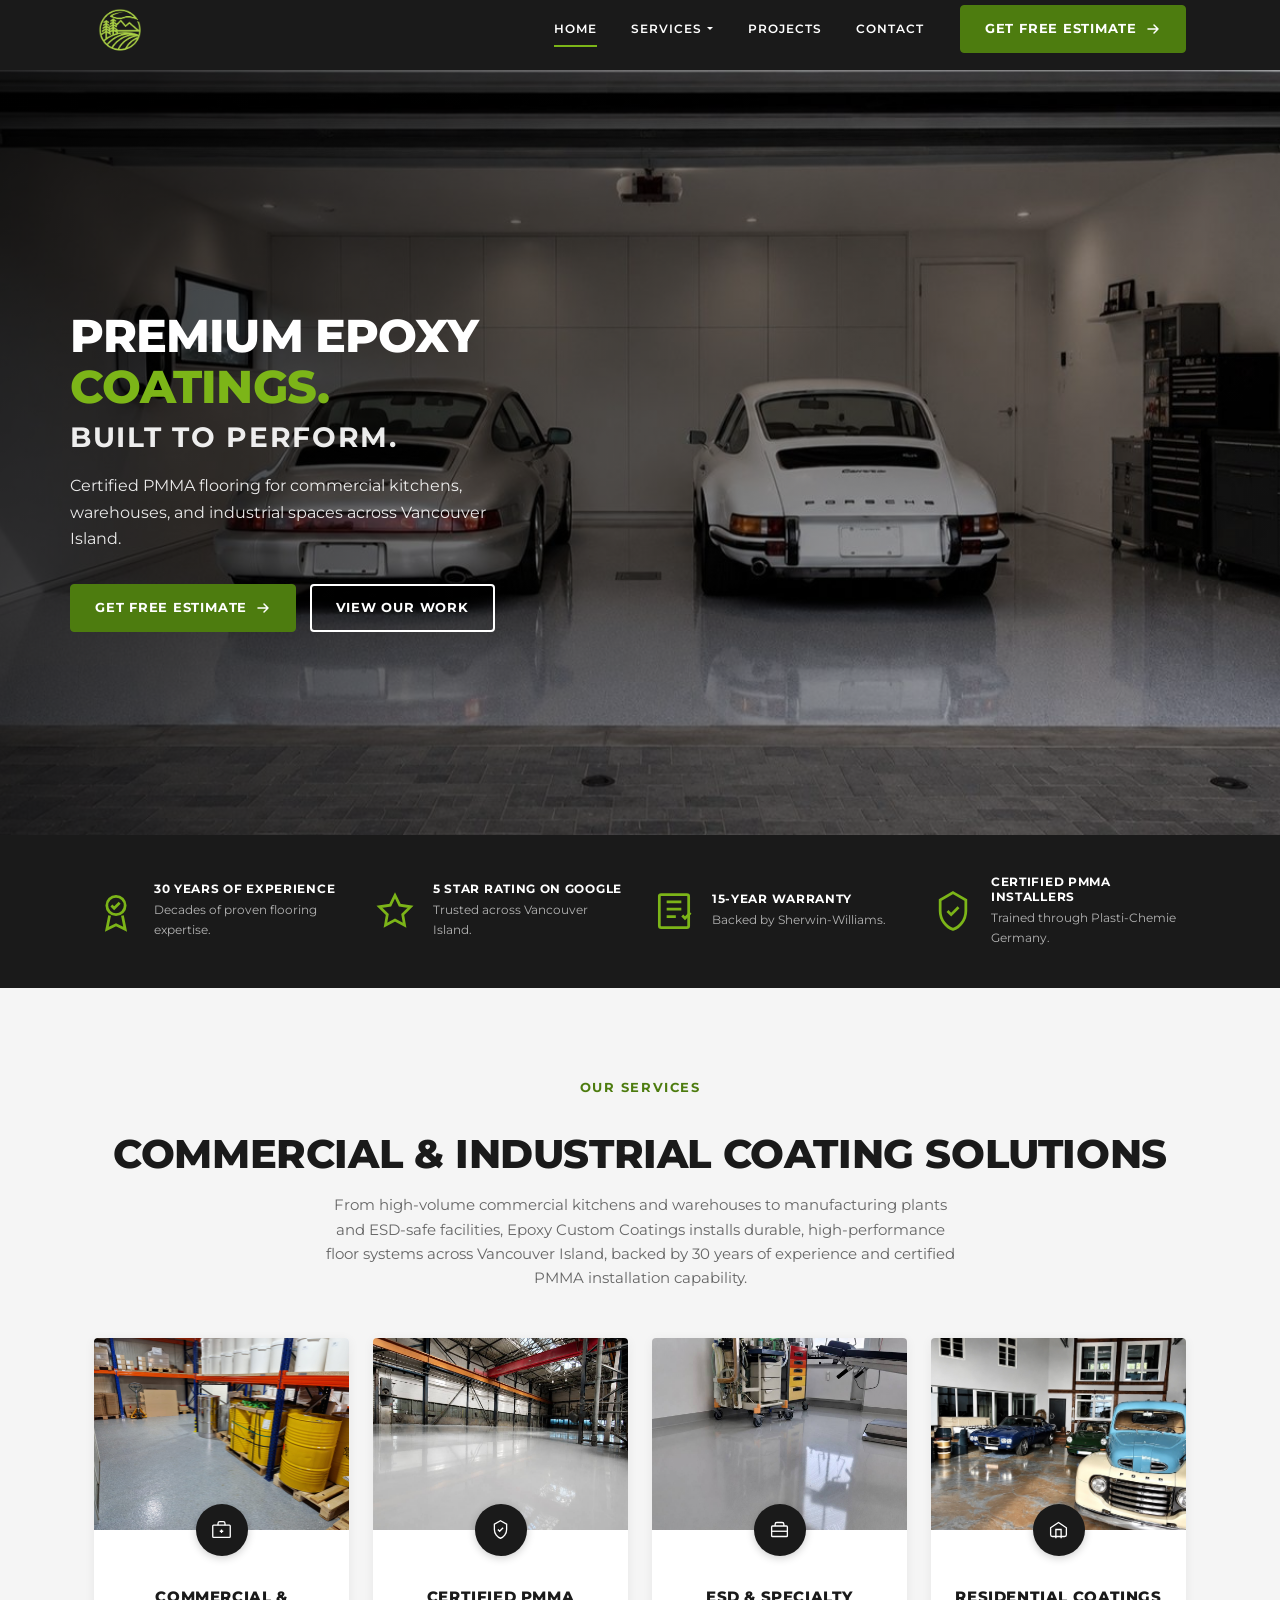
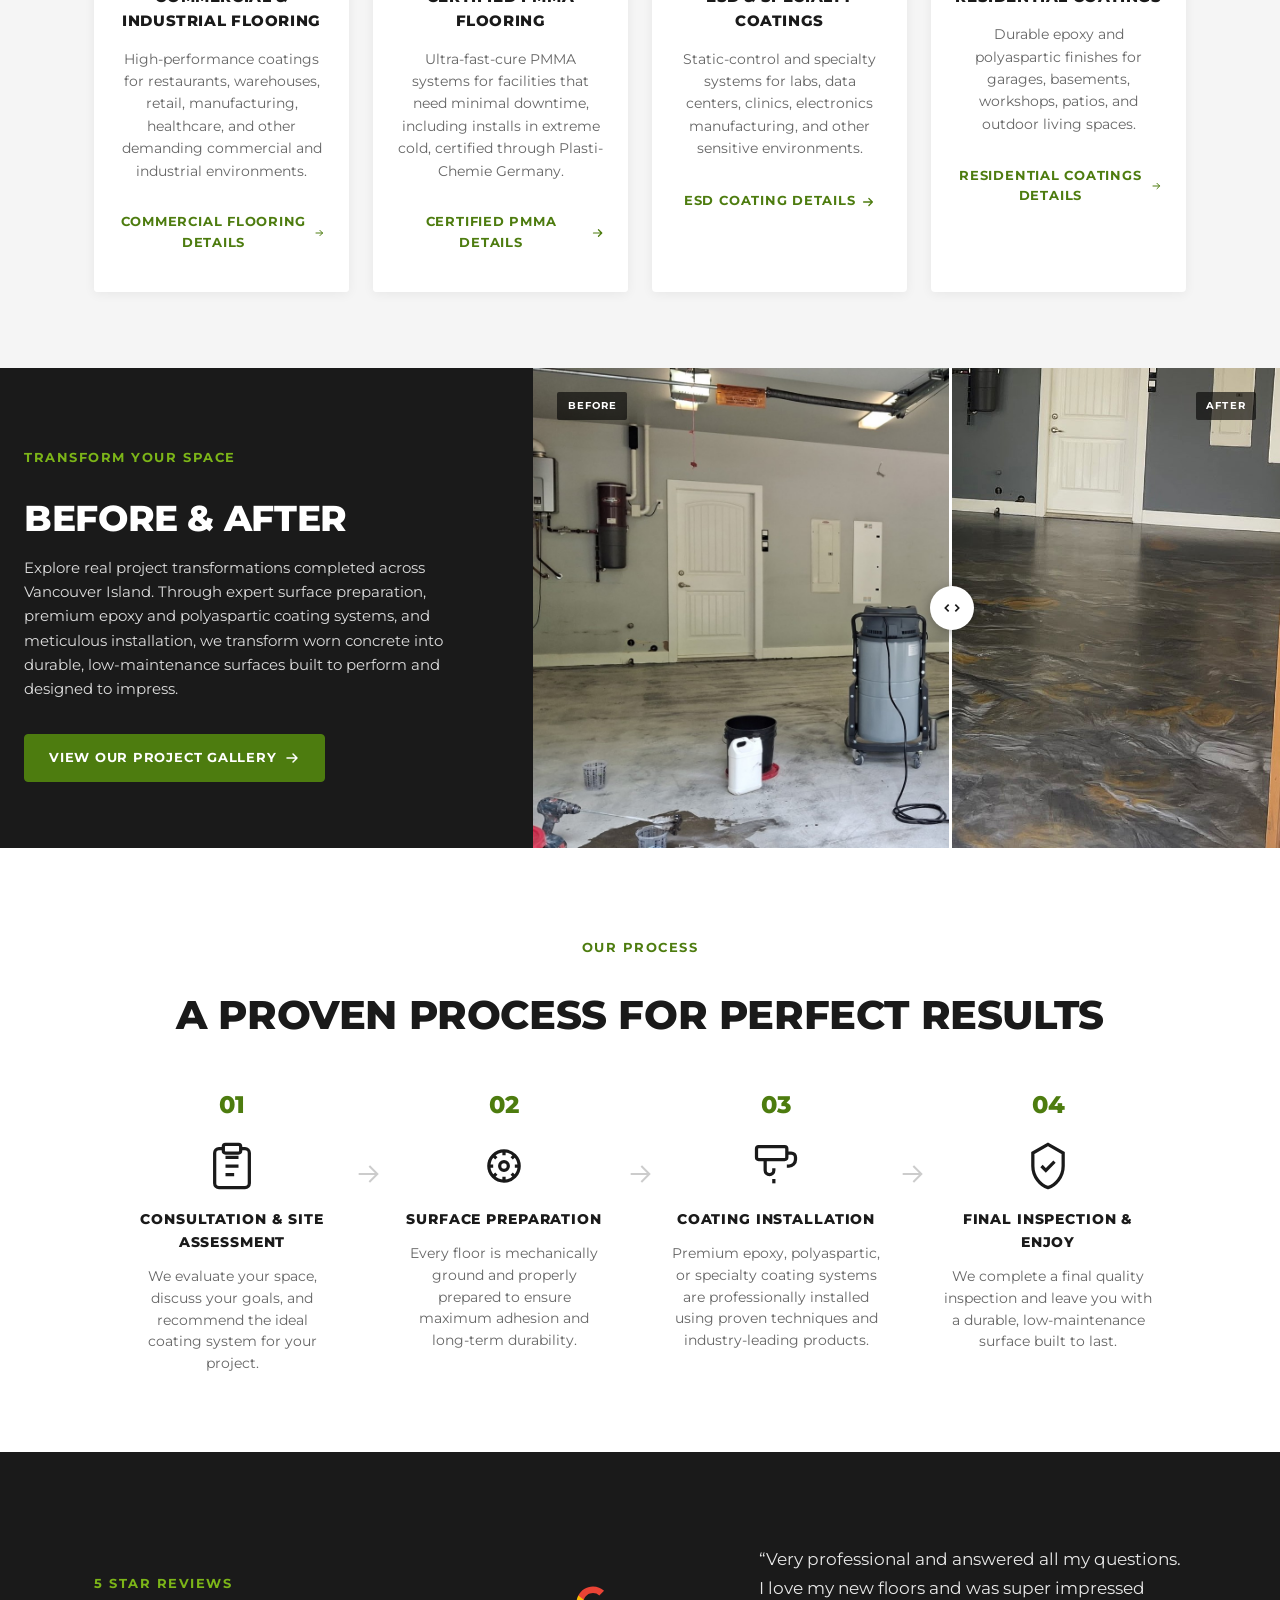
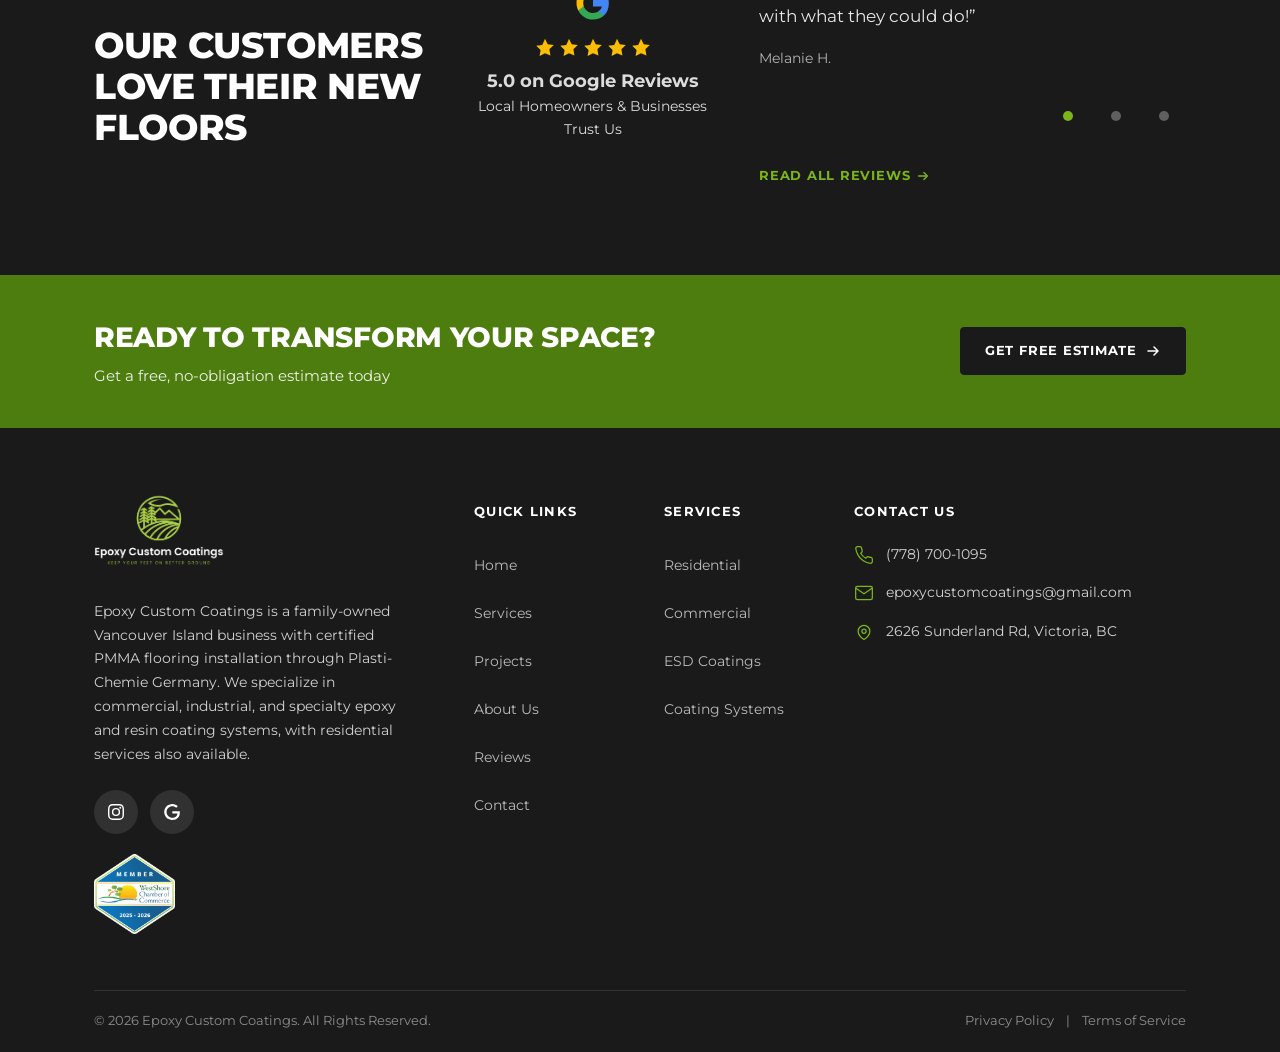
==== commit 364ebc4b: "added chamber of commerce to footer, changed nav styling" ====
--- a/index.html
+++ b/index.html
@@ -48,7 +48,7 @@
             </button>
 
             <div class="collapse navbar-collapse nav-collapse-panel" id="navbarNav">
-                <ul class="navbar-nav mx-auto align-items-lg-center">
+                <ul class="navbar-nav ms-lg-auto align-items-lg-center">
                     <li class="nav-item"><a class="nav-link active" href="index.html">Home</a></li>
                     <li class="nav-item dropdown">
                         <a class="nav-link dropdown-toggle" href="services.html" role="button" aria-expanded="false">Services</a>
@@ -84,11 +84,10 @@
         <div class="container hero-inner">
             <div class="hero-copy">
                 <h1 class="hero-title">
-                    Premium Epoxy<br>
-                    <span class="text-accent">Coatings.</span><br>
-                    Built to Perform.
+                    Premium Epoxy <span class="text-accent">Coatings.</span>
+                    <span class="hero-title-sub">Built to Perform.</span>
                 </h1>
-                <p class="hero-desc">Epoxy Custom Coatings offers certified PMMA flooring installation on Vancouver Island, trained through Plasti-Chemie Germany. We deliver high-performance epoxy, PMMA, polyurethane, and polyaspartic systems for commercial kitchens, wineries, warehouses, manufacturing facilities, and industrial environments across Victoria, Langford, and the Island. Residential services available.</p>
+                <p class="hero-desc">Certified PMMA flooring for commercial kitchens, warehouses, and industrial spaces across Vancouver Island.</p>
                 <div class="hero-actions">
                     <a class="btn btn-primary btn-cta" href="contact.html">
                         Get Free Estimate
@@ -111,7 +110,7 @@
                         </div>
                         <div>
                             <strong>30 Years of Experience</strong>
-                            <span>Built on decades of flooring industry expertise and proven installation methods.</span>
+                            <span>Decades of proven flooring expertise.</span>
                         </div>
                     </div>
                 </div>
@@ -122,18 +121,18 @@
                         </div>
                         <div>
                             <strong>5 Star Rating on Google</strong>
-                            <span>Serving Homeowners & Businesses Across Vancouver Island</span>
+                            <span>Trusted across Vancouver Island.</span>
                         </div>
                     </div>
                 </div>
                 <div class="col-12 col-sm-6 col-lg-3">
                     <div class="trust-item">
                         <div class="trust-icon">
-                            <svg viewBox="0 0 24 24" fill="none" stroke="currentColor" stroke-width="1.5"><path d="M16 21v-2a4 4 0 00-4-4H6a4 4 0 00-4 4v2"/><circle cx="9" cy="7" r="3.5"/><path d="M22 21v-2a4 4 0 00-3-3.87M16 3.13a3.5 3.5 0 010 6.74"/></svg>
+                            <svg viewBox="0 0 24 24" fill="none" stroke="currentColor" stroke-width="1.5"><rect x="4" y="3" width="16" height="18" rx="1"/><path d="M8 7h8M8 11h8M8 15h5"/><path d="M16.5 14.5l1.5 1.5 3-3"/></svg>
                         </div>
                         <div>
-                            <strong>Family-Owned & Operated</strong>
-                            <span>A father-and-son-in-law team dedicated to quality workmanship and attention to detail.</span>
+                            <strong>15-Year Warranty</strong>
+                            <span>Backed by Sherwin-Williams.</span>
                         </div>
                     </div>
                 </div>
@@ -144,7 +143,7 @@
                         </div>
                         <div>
                             <strong>Certified PMMA Installers</strong>
-                            <span>Certified PMMA flooring installation through Plasti-Chemie Germany for commercial and industrial projects across Vancouver Island.</span>
+                            <span>Trained through Plasti-Chemie Germany.</span>
                         </div>
                     </div>
                 </div>
@@ -378,10 +377,12 @@
                     </a>
                     <p class="footer-desc">Epoxy Custom Coatings is a family-owned Vancouver Island business with certified PMMA flooring installation through Plasti-Chemie Germany. We specialize in commercial, industrial, and specialty epoxy and resin coating systems, with residential services also available.</p>
                     <div class="footer-social">
-                        <a href="#" aria-label="Facebook"><svg viewBox="0 0 24 24" fill="currentColor"><path d="M24 12.073C24 5.405 18.627 0 12 0S0 5.405 0 12.073c0 5.99 4.388 10.954 10.125 11.854v-8.385H7.078v-3.47h3.047V9.43c0-3.007 1.792-4.669 4.533-4.669 1.312 0 2.686.235 2.686.235v2.953H15.83c-1.491 0-1.956.925-1.956 1.874v2.25h3.328l-.532 3.47h-2.796v8.385C19.612 23.027 24 18.062 24 12.073z"/></svg></a>
                         <a href="https://www.instagram.com/epoxycustomcoatings/" target="_blank" rel="noopener noreferrer" aria-label="Instagram"><svg viewBox="0 0 24 24" fill="currentColor"><path d="M12 2.163c3.204 0 3.584.012 4.85.07 3.252.148 4.771 1.691 4.919 4.919.058 1.265.069 1.645.069 4.849 0 3.205-.012 3.584-.069 4.849-.149 3.225-1.664 4.771-4.919 4.919-1.266.058-1.644.07-4.85.07-3.204 0-3.584-.012-4.849-.07-3.26-.149-4.771-1.699-4.919-4.92-.058-1.265-.07-1.644-.07-4.849 0-3.204.013-3.583.07-4.849.149-3.227 1.664-4.771 4.919-4.919 1.266-.057 1.645-.069 4.849-.069zM12 0C8.741 0 8.333.014 7.053.072 2.695.272.273 2.69.073 7.052.014 8.333 0 8.741 0 12c0 3.259.014 3.668.072 4.948.2 4.358 2.618 6.78 6.98 6.98C8.333 23.986 8.741 24 12 24c3.259 0 3.668-.014 4.948-.072 4.354-.2 6.782-2.618 6.979-6.98.059-1.28.073-1.689.073-4.948 0-3.259-.014-3.667-.072-4.947-.196-4.354-2.617-6.78-6.979-6.98C15.668.014 15.259 0 12 0zm0 5.838a6.162 6.162 0 100 12.324 6.162 6.162 0 000-12.324zM12 16a4 4 0 110-8 4 4 0 010 8zm6.406-11.845a1.44 1.44 0 100 2.881 1.44 1.44 0 000-2.881z"/></svg></a>
                         <a href="https://www.google.com/maps/place/Epoxy+Custom+Coatings+Ltd./@48.4554519,-123.5012371,17z/data=!3m1!4b1!4m6!3m5!1s0x548f0d3ef1915555:0x48b0f200d65186d8!8m2!3d48.4554484!4d-123.4986622!16s%2Fg%2F11vz29y90_" target="_blank" rel="noopener noreferrer" aria-label="Google"><svg viewBox="0 0 24 24" fill="currentColor"><path d="M12.48 10.92v3.28h7.84c-.24 1.84-.853 3.187-1.787 4.133-1.147 1.147-2.933 2.4-6.053 2.4-4.827 0-8.6-3.893-8.6-8.72s3.773-8.72 8.6-8.72c2.6 0 4.507 1.027 5.907 2.347l2.307-2.307C18.747 1.44 16.133 0 12.48 0 5.867 0 .307 5.387.307 12s5.56 12 12.173 12c3.573 0 6.267-1.173 8.373-3.36 2.16-2.16 2.84-5.213 2.84-7.667 0-.76-.053-1.467-.173-2.053H12.48z"/></svg></a>
                     </div>
+                    <a class="footer-chamber" href="https://westshore.bc.ca/" target="_blank" rel="noopener noreferrer">
+                        <img src="images/ChamberofCommerce.png" alt="WestShore Chamber of Commerce Member 2025-2026" width="400" height="400" loading="lazy" decoding="async">
+                    </a>
                 </div>
                 <div class="col-6 col-lg-2">
                     <h2 class="footer-heading">Quick Links</h2>
--- a/css/layout.css
+++ b/css/layout.css
@@ -84,6 +84,16 @@
 .mx-auto {
     margin-left: auto;
     margin-right: auto;
+}
+
+.ms-auto {
+    margin-left: auto;
+}
+
+@media (min-width: 992px) {
+    .ms-lg-auto {
+        margin-left: auto;
+    }
 }
 
 .mt-3 {
--- a/css/style.css
+++ b/css/style.css
@@ -291,9 +291,18 @@
         padding: 0.75rem 0;
     }
 
+    .site-nav .nav-collapse-panel {
+        justify-content: flex-end;
+        gap: 0.25rem;
+    }
+
+    .site-nav .navbar-nav {
+        gap: 0.15rem;
+    }
+
     .site-nav .nav-cta-btn {
         margin-top: 0;
-        margin-left: 0.5rem;
+        margin-left: 1rem;
         flex-shrink: 0;
     }
 }
@@ -379,24 +388,34 @@
 }
 
 .hero-copy {
-    max-width: min(560px, 100%);
+    max-width: min(520px, 100%);
     color: var(--color-white);
 }
 
 .hero-title {
-    font-size: clamp(2rem, 5.5vw + 0.5rem, 4.25rem);
+    font-size: clamp(1.65rem, 3.4vw + 0.35rem, 2.85rem);
     font-weight: 800;
     text-transform: uppercase;
     letter-spacing: -0.02em;
-    line-height: 1.05;
-    margin-bottom: clamp(1rem, 3vw, 1.5rem);
+    line-height: 1.12;
+    margin-bottom: clamp(0.85rem, 2.5vw, 1.25rem);
+}
+
+.hero-title-sub {
+    display: block;
+    margin-top: 0.35em;
+    font-size: 0.62em;
+    font-weight: 700;
+    letter-spacing: 0.06em;
+    opacity: 0.92;
 }
 
 .hero-desc {
     font-size: clamp(0.9rem, 1.8vw, 1rem);
     opacity: 0.9;
     margin-bottom: clamp(1.5rem, 4vw, 2rem);
-    max-width: 480px;
+    max-width: 420px;
+    line-height: 1.65;
 }
 
 .hero-actions {
@@ -449,7 +468,7 @@
 
 .trust-item span {
     display: block;
-    color: var(--color-gray-400);
+    color: #b3b3b3;
     font-size: 0.78rem;
     margin-top: 0.15rem;
 }
@@ -586,12 +605,6 @@
     object-fit: cover;
 }
 
-.about-image img {
-    width: 100%;
-    aspect-ratio: 4 / 3;
-    object-fit: cover;
-}
-
 /* WHAT WE OFFER (Services page) */
 .offer-section {
     background: var(--color-gray-100);
@@ -813,7 +826,7 @@
     padding: 0.5rem 1.15rem;
     background: var(--color-white);
     border: 1px solid rgba(0, 0, 0, 0.08);
-    border-radius: 100px;
+    border-radius: 4px;
     font-size: 0.8rem;
     font-weight: 700;
     letter-spacing: 0.04em;
@@ -1018,7 +1031,7 @@
     font-weight: 700;
     letter-spacing: 0.1em;
     text-transform: uppercase;
-    color: var(--color-green);
+    color: var(--color-green-bright);
     margin-bottom: 0.25rem;
 }
 
@@ -1449,7 +1462,7 @@
 }
 
 .testimonial-quote footer {
-    color: var(--color-gray-400);
+    color: #b3b3b3;
     font-size: 0.9rem;
     font-style: normal;
 }
@@ -1540,7 +1553,7 @@
 }
 
 .footer-brand img {
-    height: clamp(140px, 20vw, 220px);
+    height: clamp(64px, 12vw, 88px);
     width: auto;
     margin-bottom: 1.25rem;
 }
@@ -1555,6 +1568,21 @@
 .footer-social {
     display: flex;
     gap: 0.75rem;
+}
+
+.footer-chamber {
+    display: inline-flex;
+    margin-top: 1.25rem;
+    transition: opacity var(--transition);
+}
+
+.footer-chamber:hover {
+    opacity: 0.88;
+}
+
+.footer-chamber img {
+    height: clamp(64px, 12vw, 80px);
+    width: auto;
 }
 
 .footer-social a {
@@ -1834,6 +1862,11 @@
     }
 
     .footer-social {
+        justify-content: center;
+    }
+
+    .footer-chamber {
+        display: flex;
         justify-content: center;
     }
 
@@ -1929,14 +1962,37 @@
 }
 
 .service-area-section {
-    background: var(--color-light-gray, #f5f5f5);
+    background: var(--color-gray-100);
+}
+
+.service-area-list {
+    display: flex;
+    flex-wrap: wrap;
+    justify-content: center;
+    gap: 0.65rem;
+    max-width: 720px;
+    margin: 0 auto;
+    padding: 0;
+    list-style: none;
+}
+
+.service-area-list li {
+    padding: 0.55rem 1.1rem;
+    background: var(--color-white);
+    border: 1px solid rgba(0, 0, 0, 0.08);
+    border-radius: 4px;
+    font-size: 0.8rem;
+    font-weight: 700;
+    letter-spacing: 0.04em;
+    text-transform: uppercase;
+    color: var(--color-dark);
 }
 
 .contact-card {
     height: 100%;
     padding: 1.75rem;
     border: 1px solid rgba(0, 0, 0, 0.08);
-    border-radius: 8px;
+    border-radius: 4px;
     background: var(--color-white);
 }
 
@@ -1977,7 +2033,7 @@
 .contact-form {
     padding: clamp(1.5rem, 4vw, 2rem);
     border: 1px solid rgba(0, 0, 0, 0.08);
-    border-radius: 8px;
+    border-radius: 4px;
     background: var(--color-white);
     box-shadow: 0 2px 12px rgba(0, 0, 0, 0.06);
 }
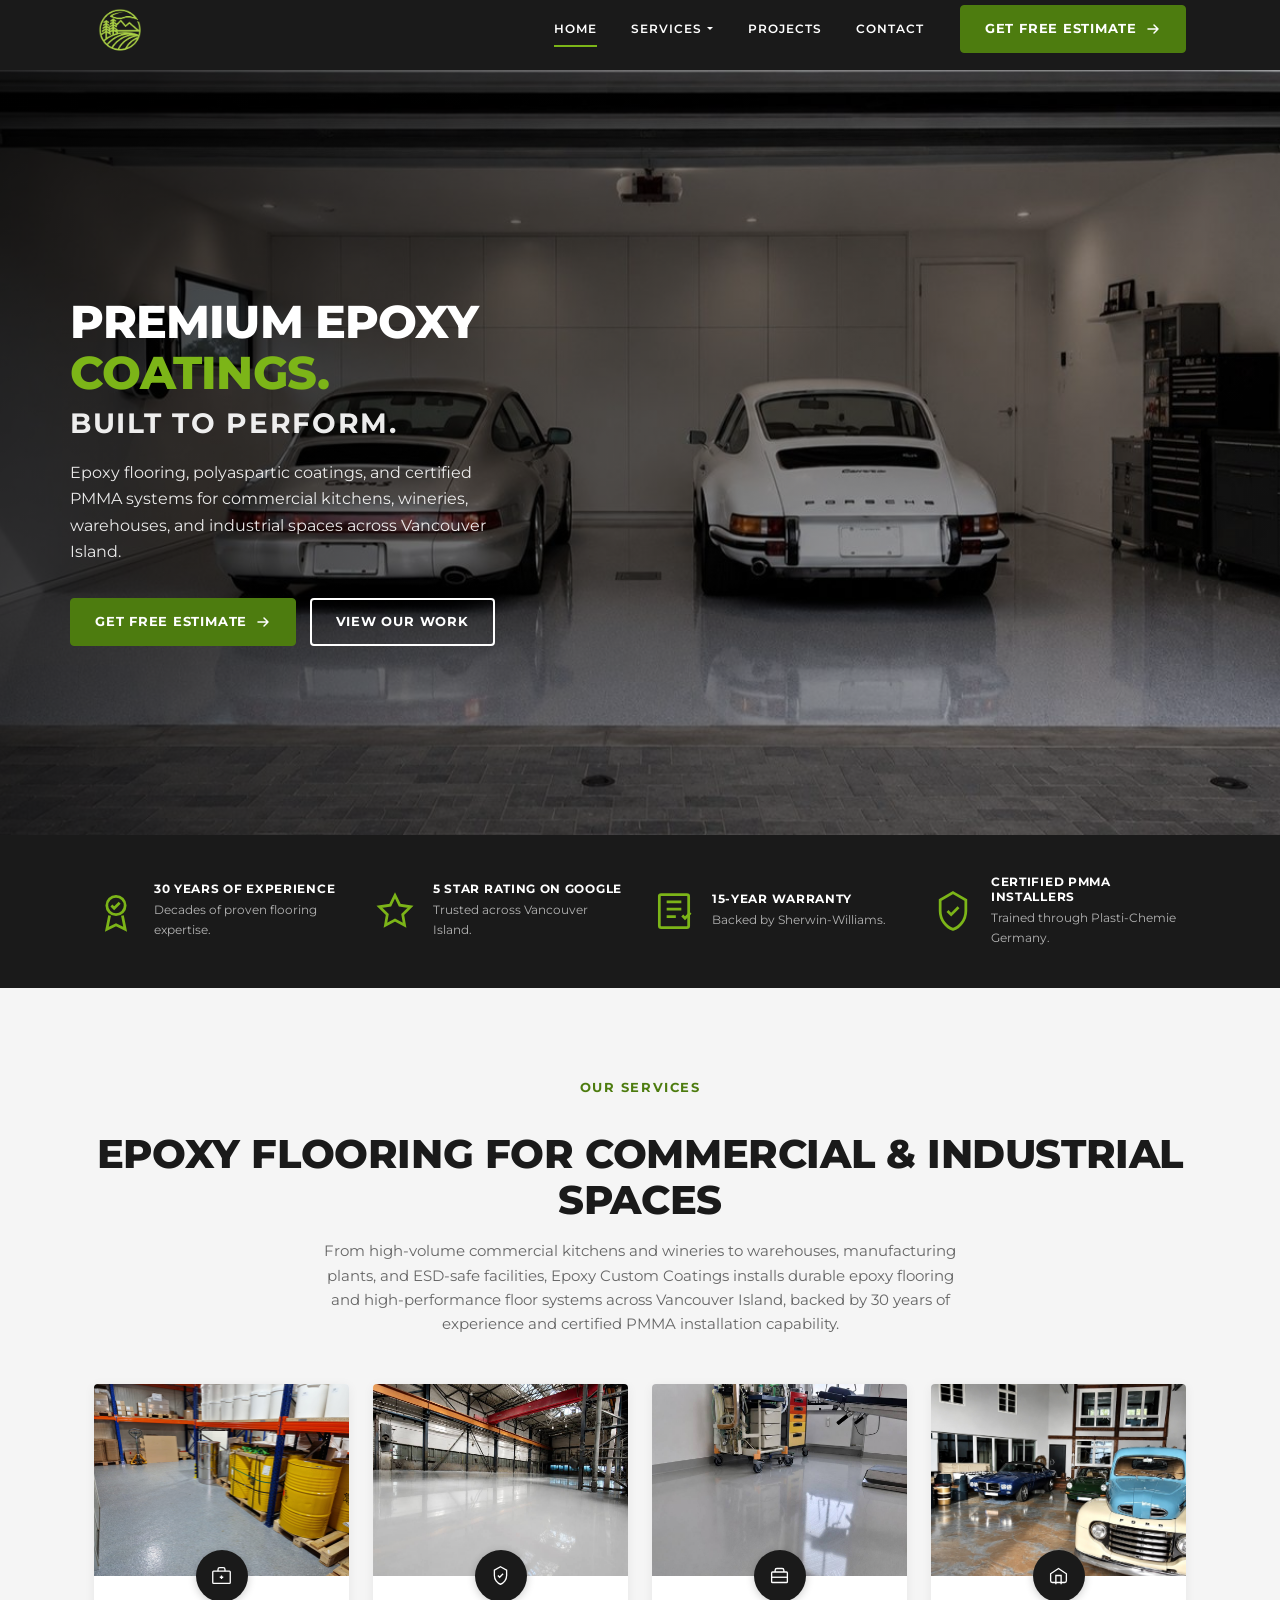
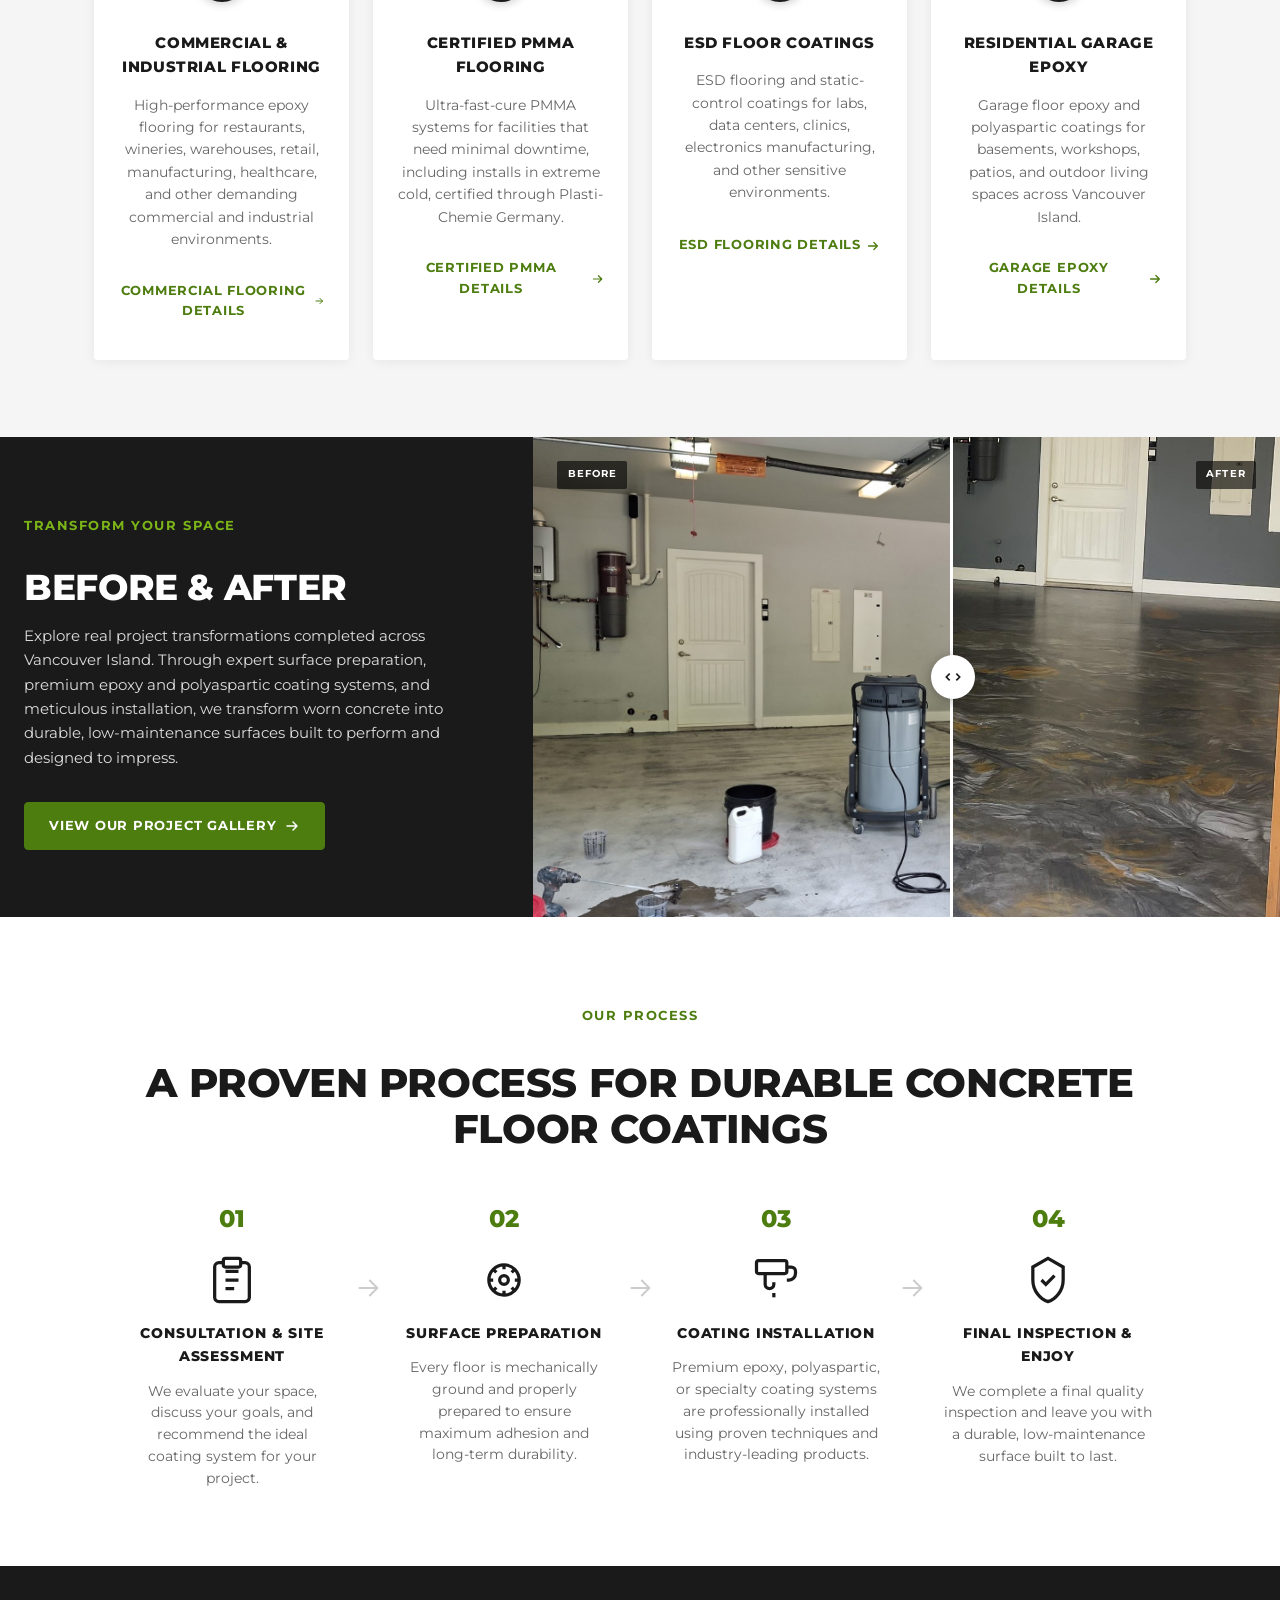
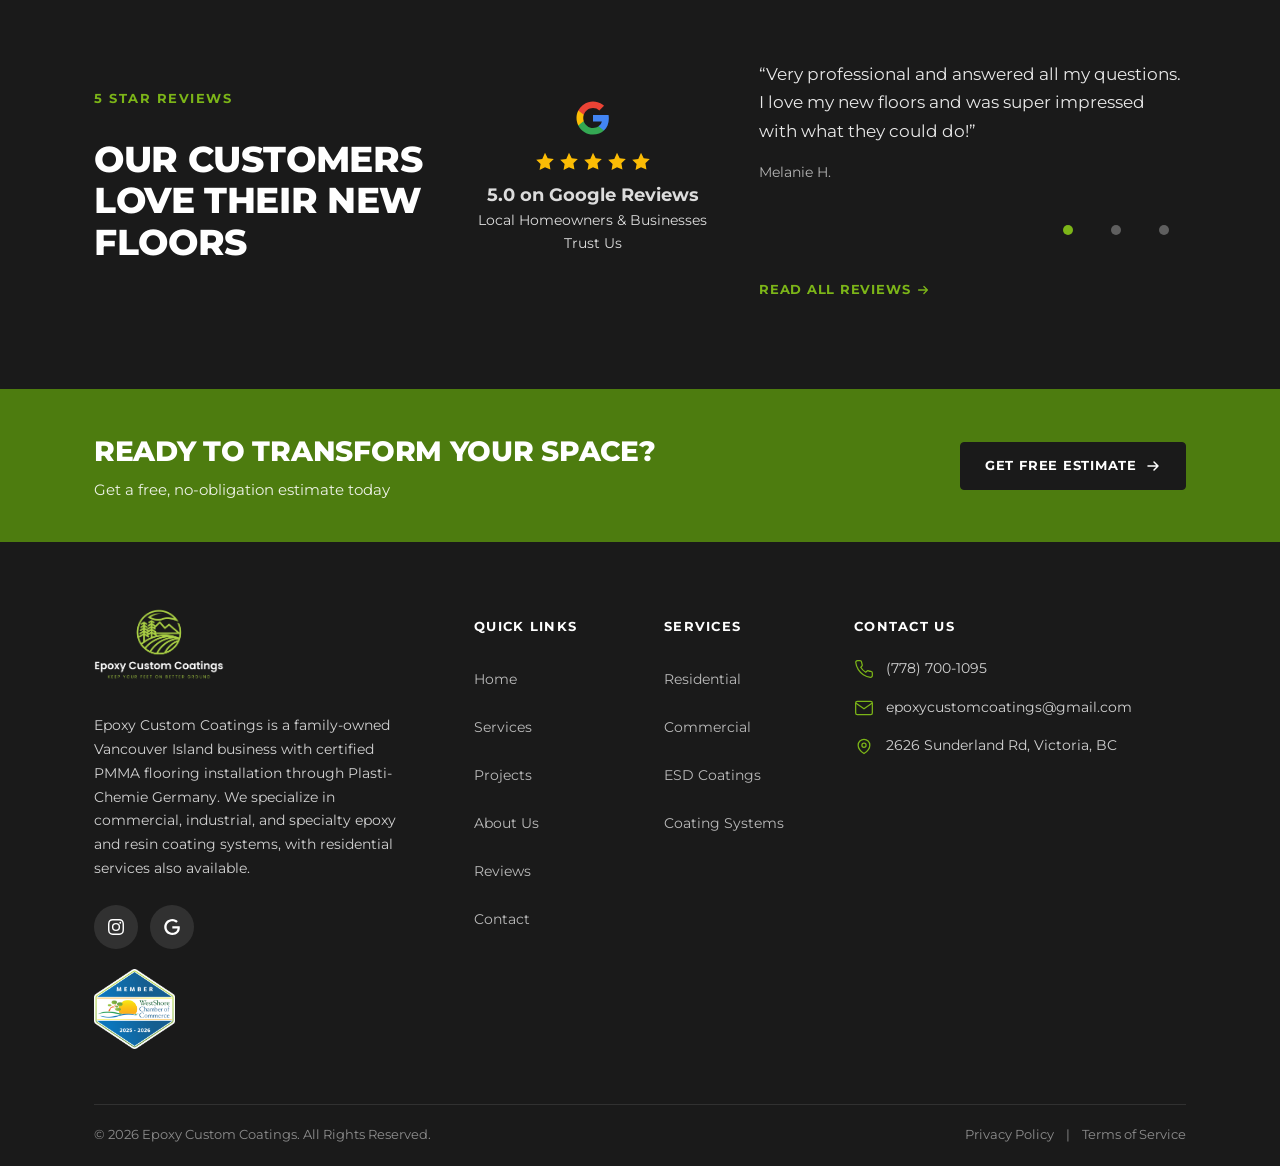
==== commit 87538f52: "made adjustments for key word searches in the niche" ====
--- a/index.html
+++ b/index.html
@@ -3,8 +3,8 @@
 <head>
     <meta charset="utf-8">
     <meta name="viewport" content="width=device-width, initial-scale=1">
-    <title>Commercial &amp; Industrial Floor Coatings Victoria BC | Epoxy Custom Coatings</title>
-    <meta name="description" content="Certified PMMA flooring installers on Vancouver Island. Commercial, industrial, and ESD epoxy coatings for kitchens, warehouses, and production facilities. Victoria &amp; Langford. Free estimates.">
+    <title>Epoxy Flooring Victoria BC | Commercial &amp; Industrial | Epoxy Custom Coatings</title>
+    <meta name="description" content="Epoxy flooring, polyaspartic coatings, and concrete floor coatings in Victoria and across Vancouver Island. Garage epoxy, commercial kitchens, warehouses, and certified PMMA. Free estimates.">
     <meta name="robots" content="index, follow, max-image-preview:large">
     <link rel="canonical" href="https://epoxycustomcoatings.com/">
     <meta name="theme-color" content="#1a1a1a">
@@ -16,14 +16,14 @@
     <link rel="sitemap" type="application/xml" href="sitemap.xml">
     <meta property="og:type" content="website">
     <meta property="og:site_name" content="Epoxy Custom Coatings">
-    <meta property="og:title" content="Commercial &amp; Industrial Floor Coatings Victoria BC | Epoxy Custom Coatings">
-    <meta property="og:description" content="Certified PMMA flooring installers on Vancouver Island. Commercial, industrial, and ESD coating systems. Free estimates.">
+    <meta property="og:title" content="Epoxy Flooring Victoria BC | Commercial &amp; Industrial | Epoxy Custom Coatings">
+    <meta property="og:description" content="Epoxy flooring, polyaspartic coatings, garage epoxy floors, and certified PMMA systems across Vancouver Island. Free estimates.">
     <meta property="og:url" content="https://epoxycustomcoatings.com/">
     <meta property="og:image" content="https://epoxycustomcoatings.com/images/logo.png">
     <meta property="og:locale" content="en_CA">
     <meta name="twitter:card" content="summary_large_image">
-    <meta name="twitter:title" content="Commercial &amp; Industrial Floor Coatings Victoria BC | Epoxy Custom Coatings">
-    <meta name="twitter:description" content="Certified PMMA flooring installers on Vancouver Island. Commercial, industrial, and ESD coating systems.">
+    <meta name="twitter:title" content="Epoxy Flooring Victoria BC | Epoxy Custom Coatings">
+    <meta name="twitter:description" content="Epoxy flooring, polyaspartic coatings, garage epoxy, and PMMA systems across Vancouver Island. Free estimates.">
     <meta name="twitter:image" content="https://epoxycustomcoatings.com/images/logo.png">
     <link rel="preconnect" href="https://fonts.googleapis.com">
     <link rel="preconnect" href="https://fonts.gstatic.com" crossorigin>
@@ -87,7 +87,7 @@
                     Premium Epoxy <span class="text-accent">Coatings.</span>
                     <span class="hero-title-sub">Built to Perform.</span>
                 </h1>
-                <p class="hero-desc">Certified PMMA flooring for commercial kitchens, warehouses, and industrial spaces across Vancouver Island.</p>
+                <p class="hero-desc">Epoxy flooring, polyaspartic coatings, and certified PMMA systems for commercial kitchens, wineries, warehouses, and industrial spaces across Vancouver Island.</p>
                 <div class="hero-actions">
                     <a class="btn btn-primary btn-cta" href="contact.html">
                         Get Free Estimate
@@ -156,8 +156,8 @@
         <div class="container">
             <div class="section-header text-center">
                 <p class="section-label">Our Services</p>
-                <h2 class="section-title">Commercial &amp; Industrial Coating Solutions</h2>
-                <p class="section-desc">From high-volume commercial kitchens and warehouses to manufacturing plants and ESD-safe facilities, Epoxy Custom Coatings installs durable, high-performance floor systems across Vancouver Island, backed by 30 years of experience and certified PMMA installation capability.</p>
+                <h2 class="section-title">Epoxy Flooring for Commercial &amp; Industrial Spaces</h2>
+                <p class="section-desc">From high-volume commercial kitchens and wineries to warehouses, manufacturing plants, and ESD-safe facilities, Epoxy Custom Coatings installs durable epoxy flooring and high-performance floor systems across Vancouver Island, backed by 30 years of experience and certified PMMA installation capability.</p>
             </div>
 
             <div class="row g-4">
@@ -171,7 +171,7 @@
                         </div>
                         <div class="service-card-body">
                             <h3>Commercial &amp; Industrial Flooring</h3>
-                            <p>High-performance coatings for restaurants, warehouses, retail, manufacturing, healthcare, and other demanding commercial and industrial environments.</p>
+                            <p>High-performance epoxy flooring for restaurants, wineries, warehouses, retail, manufacturing, healthcare, and other demanding commercial and industrial environments.</p>
                             <a class="link-arrow" href="services.html#commercial">Commercial flooring details <svg width="14" height="14" viewBox="0 0 16 16" fill="none" aria-hidden="true"><path d="M3 8h10M9 4l4 4-4 4" stroke="currentColor" stroke-width="1.5" stroke-linecap="round" stroke-linejoin="round"/></svg></a>
                         </div>
                     </article>
@@ -200,9 +200,9 @@
                             </div>
                         </div>
                         <div class="service-card-body">
-                            <h3>ESD &amp; Specialty Coatings</h3>
-                            <p>Static-control and specialty systems for labs, data centers, clinics, electronics manufacturing, and other sensitive environments.</p>
-                            <a class="link-arrow" href="services.html#esd">ESD coating details <svg width="14" height="14" viewBox="0 0 16 16" fill="none" aria-hidden="true"><path d="M3 8h10M9 4l4 4-4 4" stroke="currentColor" stroke-width="1.5" stroke-linecap="round" stroke-linejoin="round"/></svg></a>
+                            <h3>ESD Floor Coatings</h3>
+                            <p>ESD flooring and static-control coatings for labs, data centers, clinics, electronics manufacturing, and other sensitive environments.</p>
+                            <a class="link-arrow" href="services.html#esd">ESD flooring details <svg width="14" height="14" viewBox="0 0 16 16" fill="none" aria-hidden="true"><path d="M3 8h10M9 4l4 4-4 4" stroke="currentColor" stroke-width="1.5" stroke-linecap="round" stroke-linejoin="round"/></svg></a>
                         </div>
                     </article>
                 </div>
@@ -215,9 +215,9 @@
                             </div>
                         </div>
                         <div class="service-card-body">
-                            <h3>Residential Coatings</h3>
-                            <p>Durable epoxy and polyaspartic finishes for garages, basements, workshops, patios, and outdoor living spaces.</p>
-                            <a class="link-arrow" href="services.html#residential">Residential coatings details <svg width="14" height="14" viewBox="0 0 16 16" fill="none" aria-hidden="true"><path d="M3 8h10M9 4l4 4-4 4" stroke="currentColor" stroke-width="1.5" stroke-linecap="round" stroke-linejoin="round"/></svg></a>
+                            <h3>Residential Garage Epoxy</h3>
+                            <p>Garage floor epoxy and polyaspartic coatings for basements, workshops, patios, and outdoor living spaces across Vancouver Island.</p>
+                            <a class="link-arrow" href="services.html#residential">Garage epoxy details <svg width="14" height="14" viewBox="0 0 16 16" fill="none" aria-hidden="true"><path d="M3 8h10M9 4l4 4-4 4" stroke="currentColor" stroke-width="1.5" stroke-linecap="round" stroke-linejoin="round"/></svg></a>
                         </div>
                     </article>
                 </div>
@@ -262,7 +262,7 @@
         <div class="container">
             <div class="section-header text-center">
                 <p class="section-label">Our Process</p>
-                <h2 class="section-title">A Proven Process for Perfect Results</h2>
+                <h2 class="section-title">A Proven Process for Durable Concrete Floor Coatings</h2>
             </div>
 
             <div class="process-steps">
@@ -442,7 +442,7 @@
                 "@id": "https://epoxycustomcoatings.com/#website",
                 "url": "https://epoxycustomcoatings.com/",
                 "name": "Epoxy Custom Coatings",
-                "description": "Premium epoxy, polyaspartic, and decorative floor coatings for residential, commercial, and industrial spaces across Vancouver Island.",
+                "description": "Premium epoxy flooring, polyaspartic, and decorative floor coatings for residential, commercial, and industrial spaces across Vancouver Island.",
                 "publisher": { "@id": "https://epoxycustomcoatings.com/#business" },
                 "inLanguage": "en-CA"
             },
@@ -455,7 +455,7 @@
                 "email": "epoxycustomcoatings@gmail.com",
                 "image": "https://epoxycustomcoatings.com/images/logo.png",
                 "logo": "https://epoxycustomcoatings.com/images/logo.png",
-                "description": "Certified PMMA flooring installer and commercial/industrial epoxy contractor serving Vancouver Island. Specializing in kitchens, warehouses, manufacturing, and ESD environments.",
+                "description": "Epoxy flooring contractor and certified PMMA installer serving Victoria, Langford, and Vancouver Island. Commercial, industrial, residential, and ESD floor coatings.",
                 "slogan": "Keep your feet on better ground",
                 "address": {
                     "@type": "PostalAddress",
@@ -477,21 +477,39 @@
                 },
                 "priceRange": "$$",
                 "knowsAbout": [
+                    "Epoxy flooring",
+                    "Epoxy flooring Victoria BC",
+                    "Epoxy floor coating",
+                    "Commercial epoxy flooring",
+                    "Industrial epoxy flooring",
+                    "Industrial floor coatings",
+                    "Garage epoxy flooring",
+                    "Garage floor epoxy",
+                    "Basement epoxy flooring",
+                    "Concrete floor coating",
+                    "Polyaspartic flooring",
+                    "Polyaspartic coatings",
+                    "Flake epoxy floors",
+                    "Metallic epoxy floors",
                     "Certified PMMA flooring",
-                    "Commercial epoxy flooring",
-                    "Industrial floor coatings",
+                    "PMMA flooring",
+                    "ESD flooring",
                     "ESD floor coatings",
-                    "Food processing floor coatings",
                     "Warehouse epoxy flooring",
-                    "Polyaspartic coatings"
+                    "Commercial kitchen epoxy floors",
+                    "Winery floor coatings",
+                    "Resin flooring"
                 ],
-                "sameAs": []
+                "sameAs": [
+                    "https://www.instagram.com/epoxycustomcoatings/",
+                    "https://westshore.bc.ca/"
+                ]
             },
             {
                 "@type": "WebPage",
                 "@id": "https://epoxycustomcoatings.com/#webpage",
                 "url": "https://epoxycustomcoatings.com/",
-                "name": "Premium Epoxy Floor Coatings Victoria BC | Epoxy Custom Coatings",
+                "name": "Epoxy Flooring Victoria BC | Epoxy Custom Coatings",
                 "description": "Family-owned epoxy flooring contractor serving Victoria, Langford, and Vancouver Island.",
                 "isPartOf": { "@id": "https://epoxycustomcoatings.com/#website" },
                 "about": { "@id": "https://epoxycustomcoatings.com/#business" }
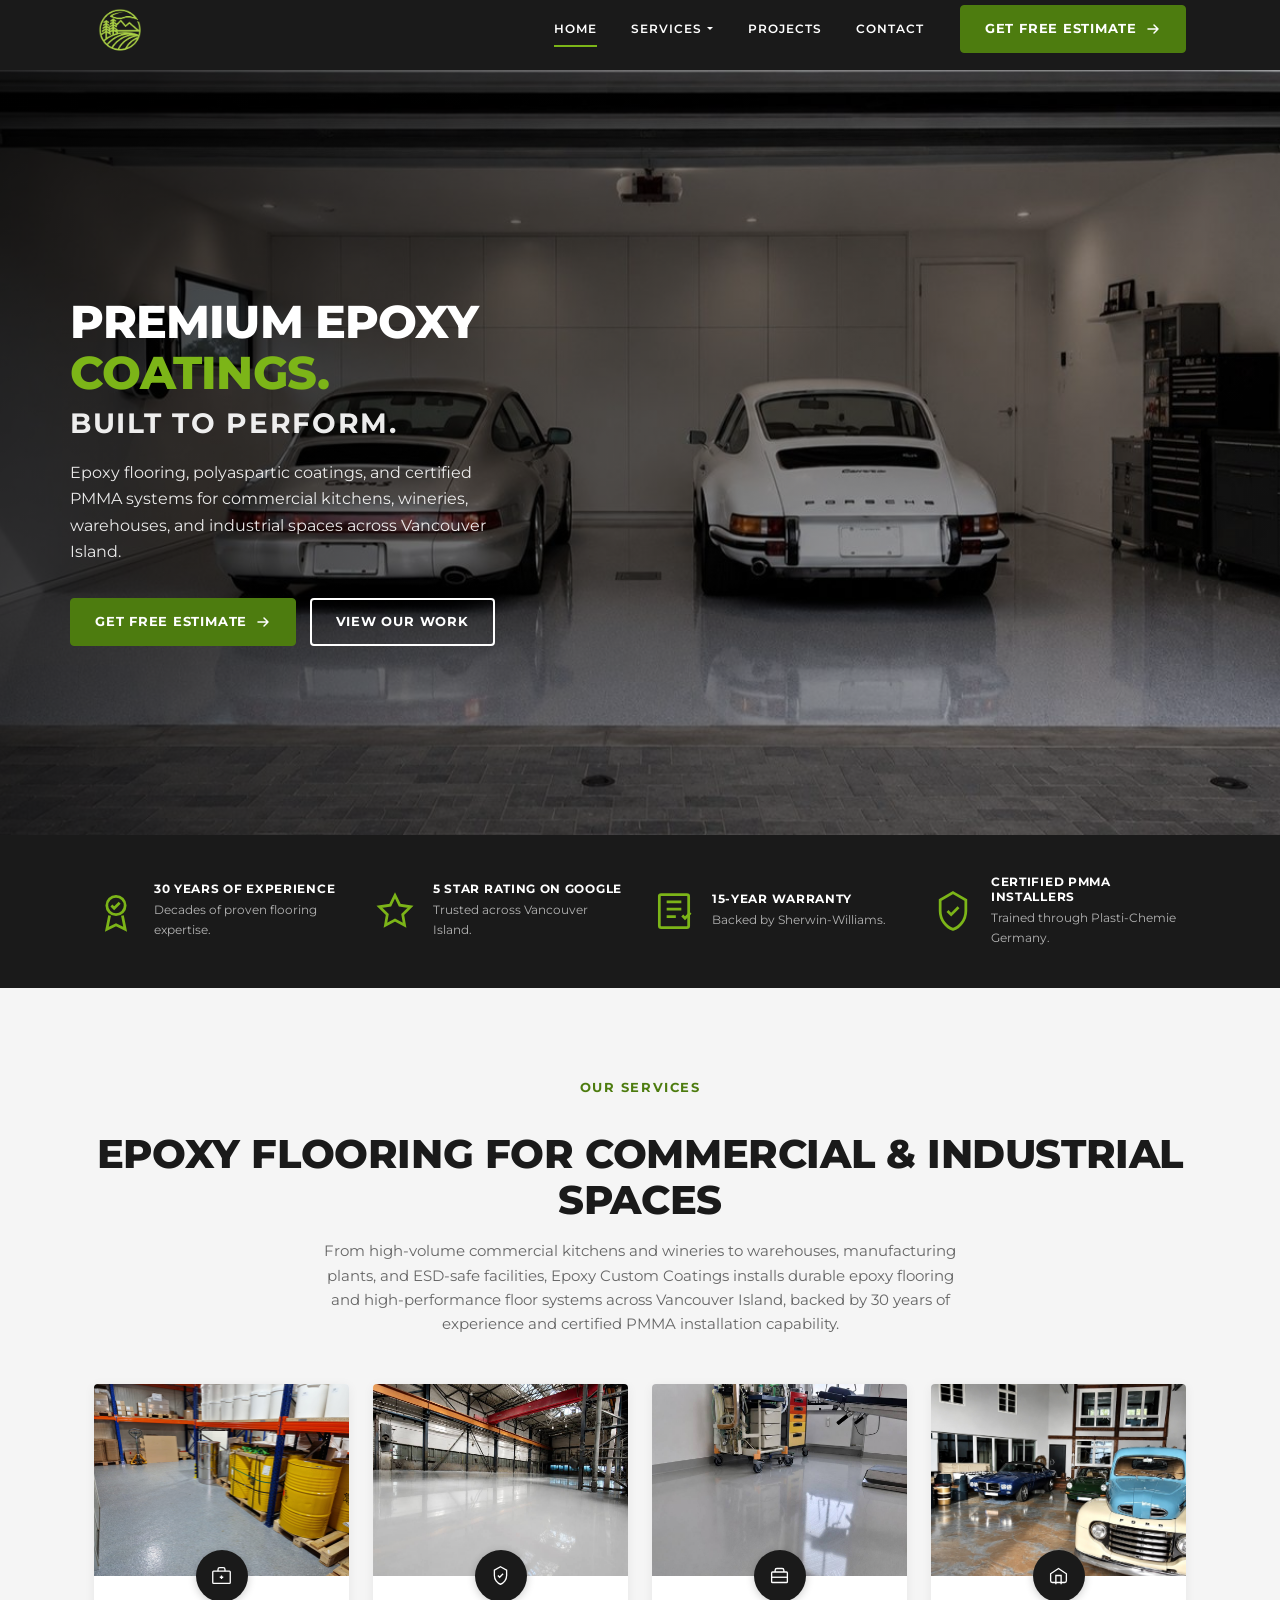
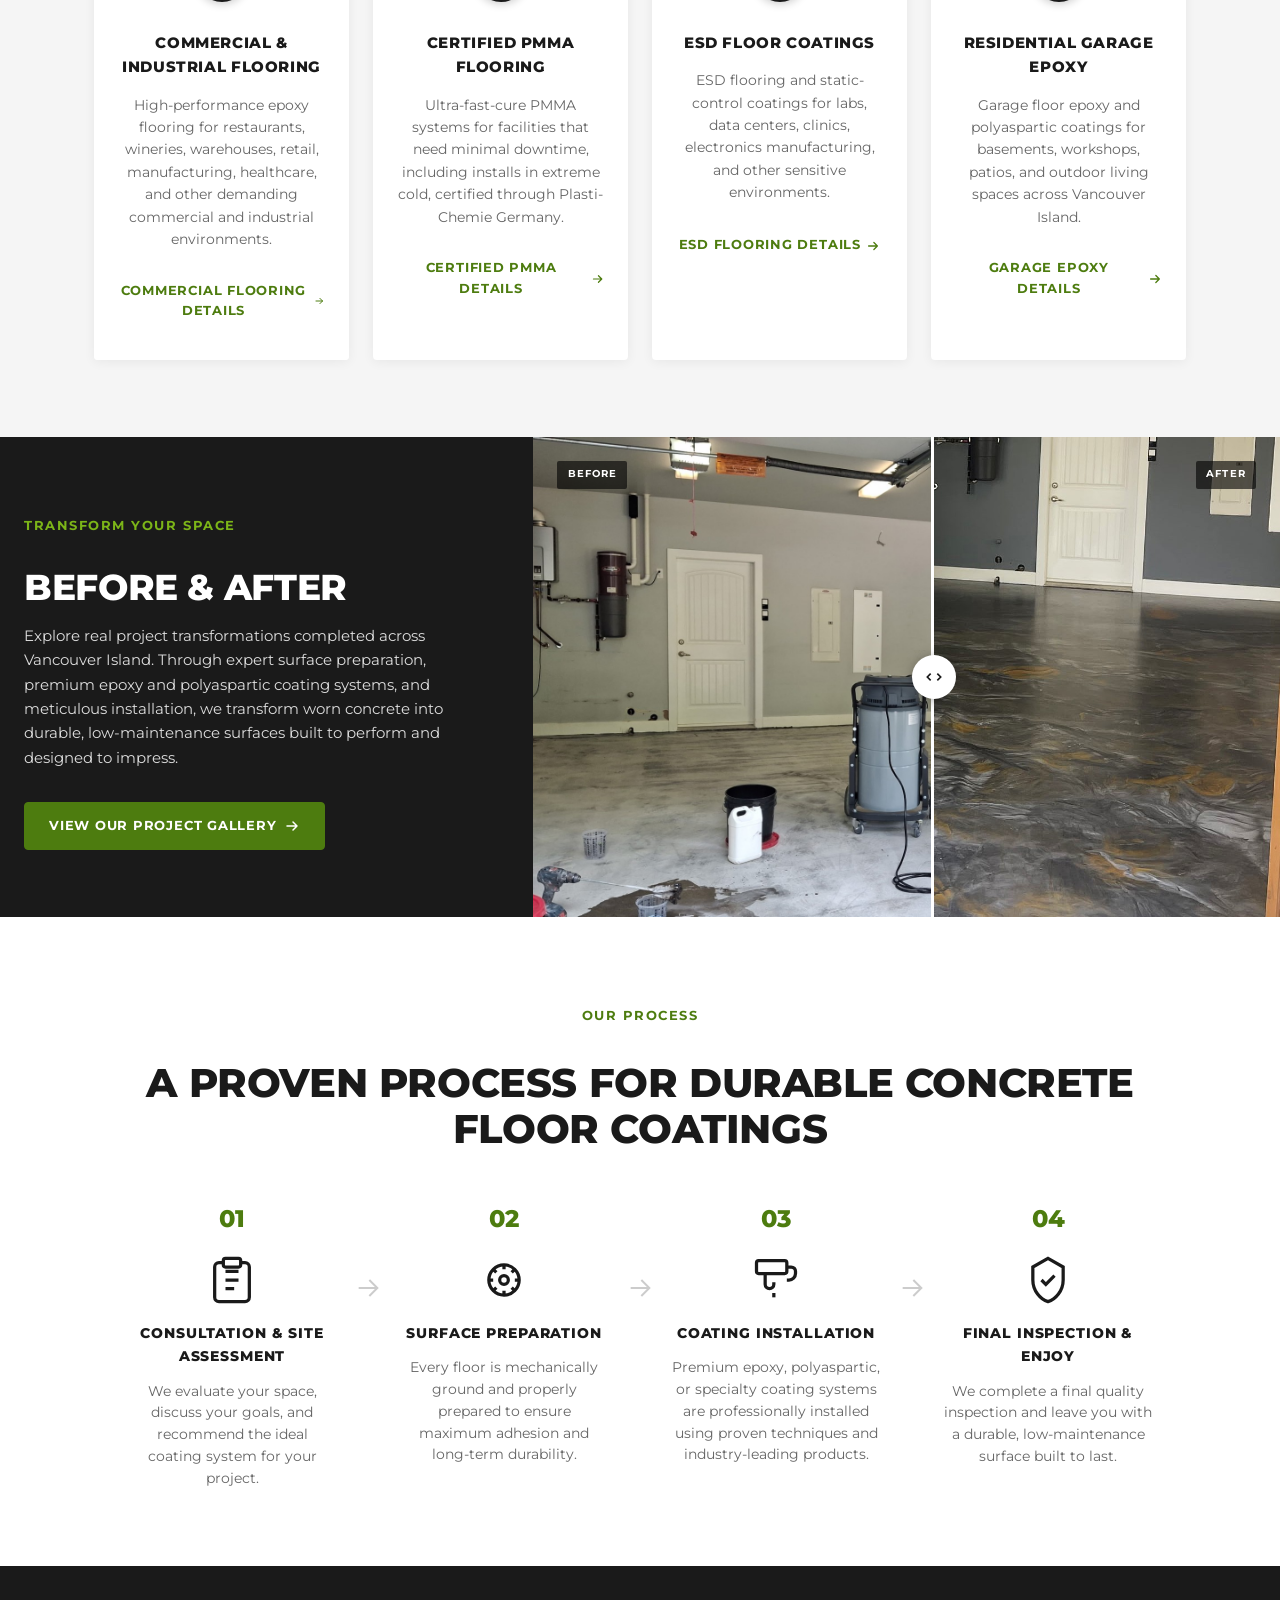
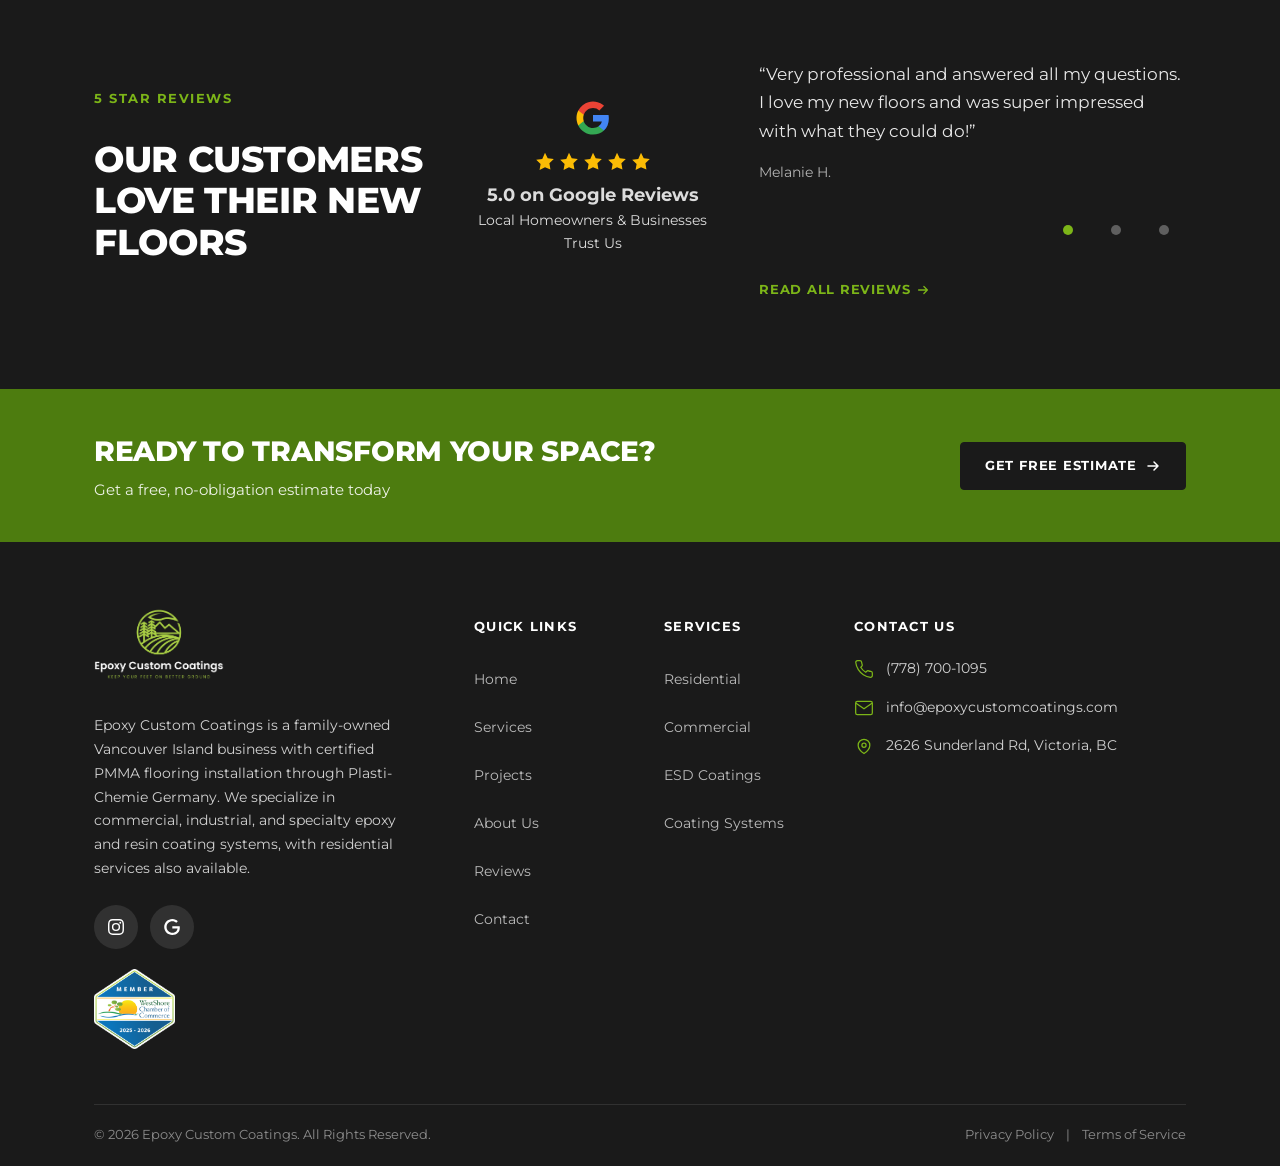
==== commit d864c860: "changed email" ====
--- a/index.html
+++ b/index.html
@@ -413,7 +413,7 @@
                         </li>
                         <li>
                             <svg viewBox="0 0 24 24" fill="none" stroke="currentColor" stroke-width="1.5"><path d="M4 4h16c1.1 0 2 .9 2 2v12c0 1.1-.9 2-2 2H4c-1.1 0-2-.9-2-2V6c0-1.1.9-2 2-2z"/><path d="M22 6l-10 7L2 6"/></svg>
-                            <a href="mailto:epoxycustomcoatings@gmail.com">epoxycustomcoatings@gmail.com</a>
+                            <a href="mailto:info@epoxycustomcoatings.com">info@epoxycustomcoatings.com</a>
                         </li>
                         <li>
                             <svg viewBox="0 0 24 24" fill="none" stroke="currentColor" stroke-width="1.5"><path d="M12 21s-7-4.5-7-10a7 7 0 1114 0c0 5.5-7 10-7 10z"/><circle cx="12" cy="11" r="2.5"/></svg>
@@ -452,7 +452,7 @@
                 "name": "Epoxy Custom Coatings",
                 "url": "https://epoxycustomcoatings.com/",
                 "telephone": "+1-778-700-1095",
-                "email": "epoxycustomcoatings@gmail.com",
+                "email": "info@epoxycustomcoatings.com",
                 "image": "https://epoxycustomcoatings.com/images/logo.png",
                 "logo": "https://epoxycustomcoatings.com/images/logo.png",
                 "description": "Epoxy flooring contractor and certified PMMA installer serving Victoria, Langford, and Vancouver Island. Commercial, industrial, residential, and ESD floor coatings.",
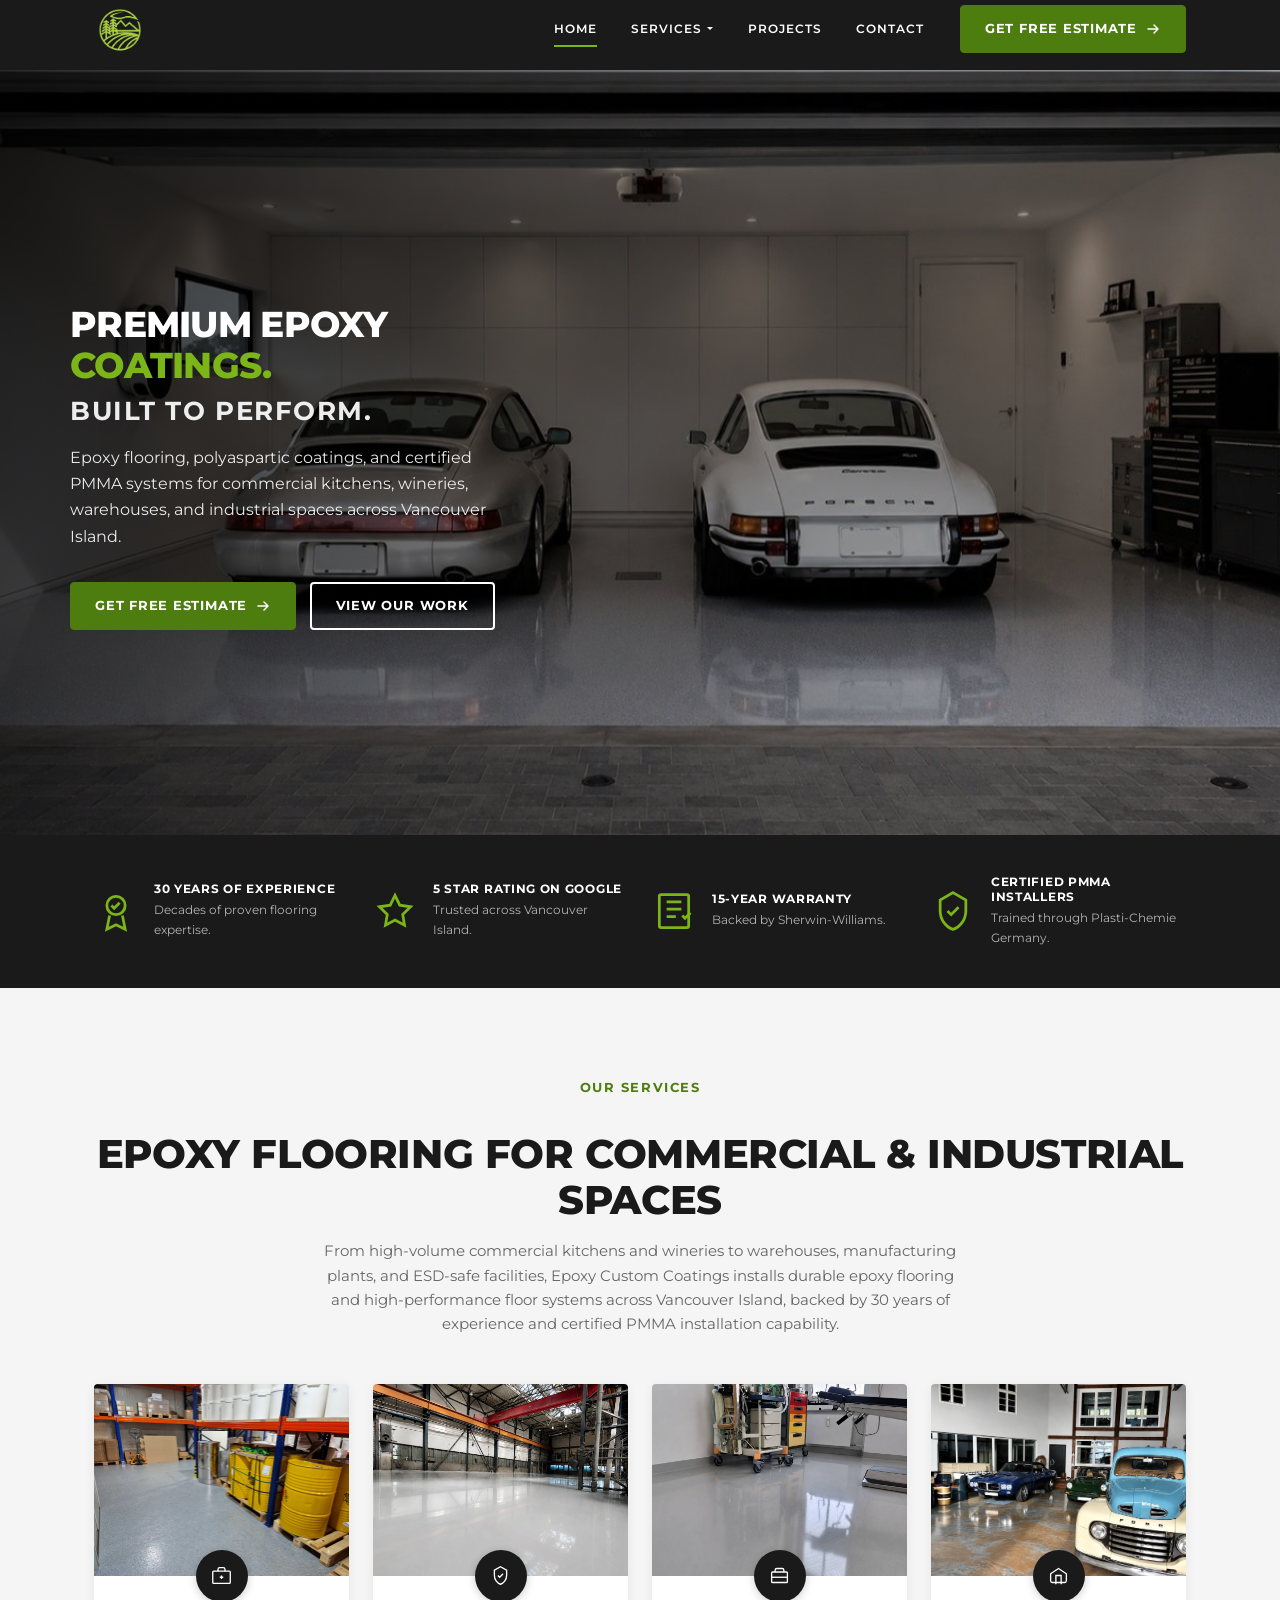
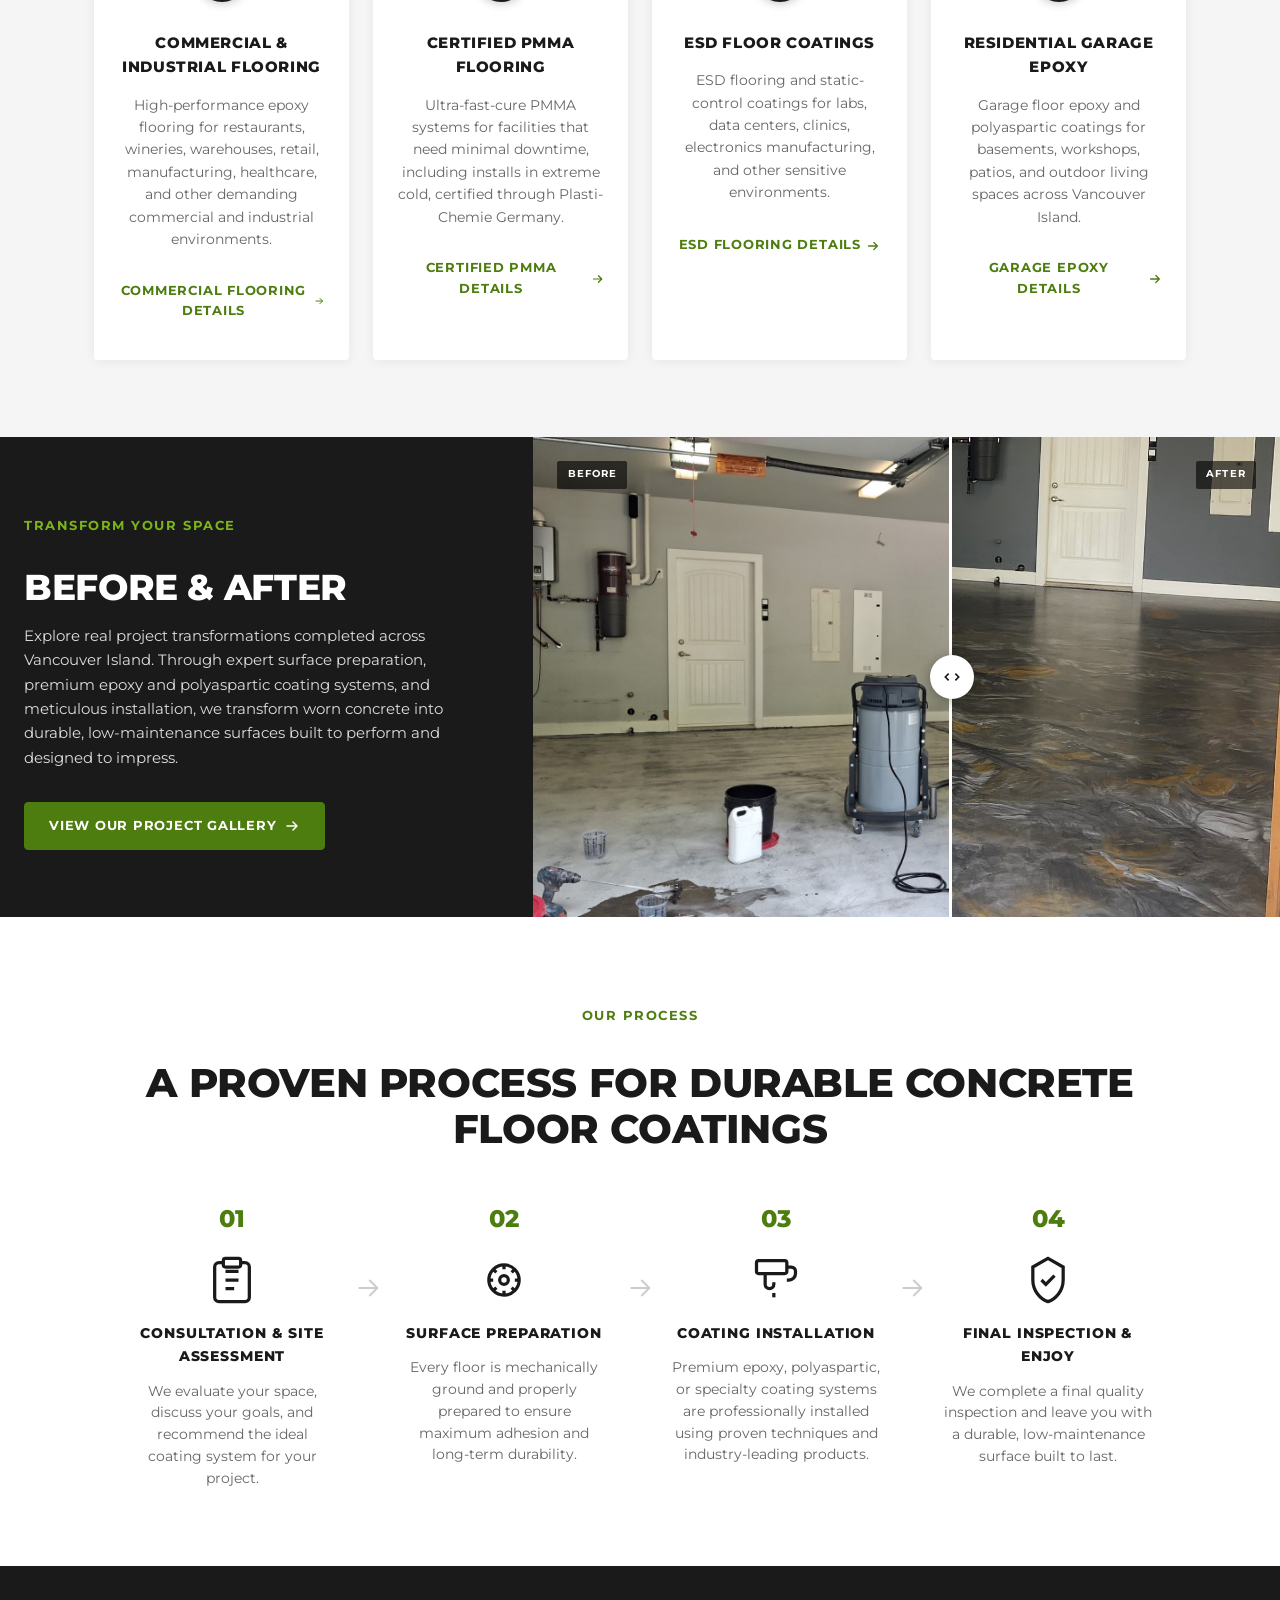
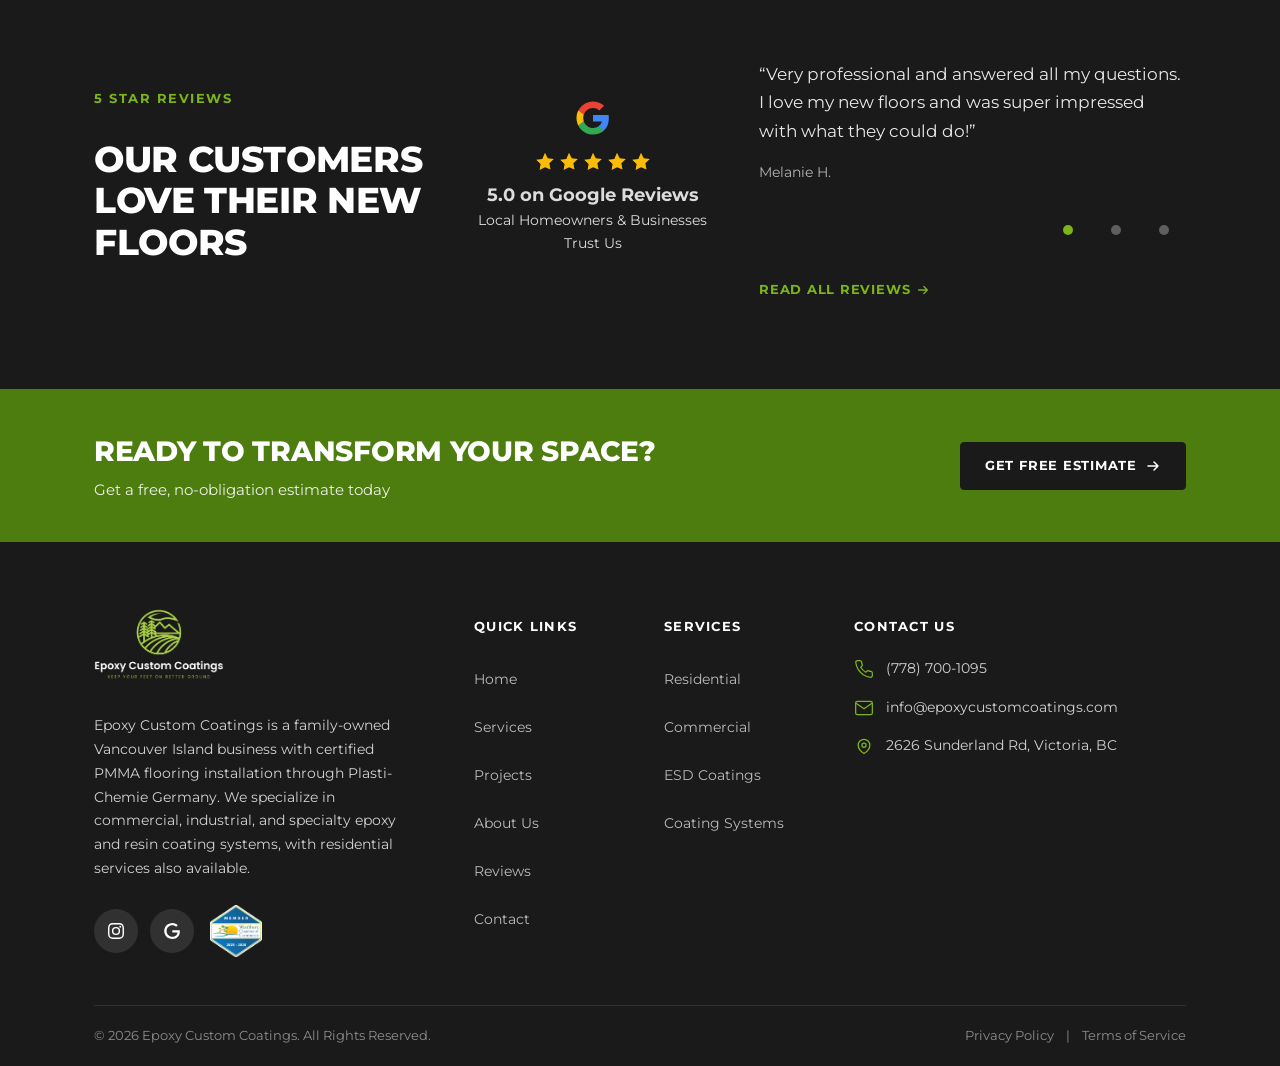
==== commit 0f04dd7a: "fixed layout bugs" ====
--- a/index.html
+++ b/index.html
@@ -30,8 +30,8 @@
     <link rel="preload" as="image" href="images/homeHero-mobile.jpg" media="(max-width: 767px)" fetchpriority="high">
     <link rel="preload" as="image" href="images/homeHero-desktop.jpg" media="(min-width: 768px)" fetchpriority="high">
     <link href="https://fonts.googleapis.com/css2?family=Montserrat:wght@400;600;700;800&display=swap" rel="stylesheet">
-    <link rel="stylesheet" href="css/layout.css">
-    <link rel="stylesheet" href="css/style.css">
+    <link rel="stylesheet" href="css/layout.css?v=20260812e">
+    <link rel="stylesheet" href="css/style.css?v=20260812e">
 </head>
 <body>
     <a class="skip-link" href="#main-content">Skip to main content</a>
@@ -376,13 +376,21 @@
                         <img src="images/logo.png" alt="Epoxy Custom Coatings" width="2404" height="1624" loading="lazy" decoding="async">
                     </a>
                     <p class="footer-desc">Epoxy Custom Coatings is a family-owned Vancouver Island business with certified PMMA flooring installation through Plasti-Chemie Germany. We specialize in commercial, industrial, and specialty epoxy and resin coating systems, with residential services also available.</p>
-                    <div class="footer-social">
-                        <a href="https://www.instagram.com/epoxycustomcoatings/" target="_blank" rel="noopener noreferrer" aria-label="Instagram"><svg viewBox="0 0 24 24" fill="currentColor"><path d="M12 2.163c3.204 0 3.584.012 4.85.07 3.252.148 4.771 1.691 4.919 4.919.058 1.265.069 1.645.069 4.849 0 3.205-.012 3.584-.069 4.849-.149 3.225-1.664 4.771-4.919 4.919-1.266.058-1.644.07-4.85.07-3.204 0-3.584-.012-4.849-.07-3.26-.149-4.771-1.699-4.919-4.92-.058-1.265-.07-1.644-.07-4.849 0-3.204.013-3.583.07-4.849.149-3.227 1.664-4.771 4.919-4.919 1.266-.057 1.645-.069 4.849-.069zM12 0C8.741 0 8.333.014 7.053.072 2.695.272.273 2.69.073 7.052.014 8.333 0 8.741 0 12c0 3.259.014 3.668.072 4.948.2 4.358 2.618 6.78 6.98 6.98C8.333 23.986 8.741 24 12 24c3.259 0 3.668-.014 4.948-.072 4.354-.2 6.782-2.618 6.979-6.98.059-1.28.073-1.689.073-4.948 0-3.259-.014-3.667-.072-4.947-.196-4.354-2.617-6.78-6.979-6.98C15.668.014 15.259 0 12 0zm0 5.838a6.162 6.162 0 100 12.324 6.162 6.162 0 000-12.324zM12 16a4 4 0 110-8 4 4 0 010 8zm6.406-11.845a1.44 1.44 0 100 2.881 1.44 1.44 0 000-2.881z"/></svg></a>
+                    <div class="footer-affiliations">
+
+                        <div class="footer-social">
+<a href="https://www.instagram.com/epoxycustomcoatings/" target="_blank" rel="noopener noreferrer" aria-label="Instagram"><svg viewBox="0 0 24 24" fill="currentColor"><path d="M12 2.163c3.204 0 3.584.012 4.85.07 3.252.148 4.771 1.691 4.919 4.919.058 1.265.069 1.645.069 4.849 0 3.205-.012 3.584-.069 4.849-.149 3.225-1.664 4.771-4.919 4.919-1.266.058-1.644.07-4.85.07-3.204 0-3.584-.012-4.849-.07-3.26-.149-4.771-1.699-4.919-4.92-.058-1.265-.07-1.644-.07-4.849 0-3.204.013-3.583.07-4.849.149-3.227 1.664-4.771 4.919-4.919 1.266-.057 1.645-.069 4.849-.069zM12 0C8.741 0 8.333.014 7.053.072 2.695.272.273 2.69.073 7.052.014 8.333 0 8.741 0 12c0 3.259.014 3.668.072 4.948.2 4.358 2.618 6.78 6.98 6.98C8.333 23.986 8.741 24 12 24c3.259 0 3.668-.014 4.948-.072 4.354-.2 6.782-2.618 6.979-6.98.059-1.28.073-1.689.073-4.948 0-3.259-.014-3.667-.072-4.947-.196-4.354-2.617-6.78-6.979-6.98C15.668.014 15.259 0 12 0zm0 5.838a6.162 6.162 0 100 12.324 6.162 6.162 0 000-12.324zM12 16a4 4 0 110-8 4 4 0 010 8zm6.406-11.845a1.44 1.44 0 100 2.881 1.44 1.44 0 000-2.881z"/></svg></a>
                         <a href="https://www.google.com/maps/place/Epoxy+Custom+Coatings+Ltd./@48.4554519,-123.5012371,17z/data=!3m1!4b1!4m6!3m5!1s0x548f0d3ef1915555:0x48b0f200d65186d8!8m2!3d48.4554484!4d-123.4986622!16s%2Fg%2F11vz29y90_" target="_blank" rel="noopener noreferrer" aria-label="Google"><svg viewBox="0 0 24 24" fill="currentColor"><path d="M12.48 10.92v3.28h7.84c-.24 1.84-.853 3.187-1.787 4.133-1.147 1.147-2.933 2.4-6.053 2.4-4.827 0-8.6-3.893-8.6-8.72s3.773-8.72 8.6-8.72c2.6 0 4.507 1.027 5.907 2.347l2.307-2.307C18.747 1.44 16.133 0 12.48 0 5.867 0 .307 5.387.307 12s5.56 12 12.173 12c3.573 0 6.267-1.173 8.373-3.36 2.16-2.16 2.84-5.213 2.84-7.667 0-.76-.053-1.467-.173-2.053H12.48z"/></svg></a>
-                    </div>
-                    <a class="footer-chamber" href="https://westshore.bc.ca/" target="_blank" rel="noopener noreferrer">
-                        <img src="images/ChamberofCommerce.png" alt="WestShore Chamber of Commerce Member 2025-2026" width="400" height="400" loading="lazy" decoding="async">
-                    </a>
+
+                        </div>
+
+                        <a class="footer-chamber" href="https://westshore.bc.ca/" target="_blank" rel="noopener noreferrer">
+
+                            <img src="images/ChamberofCommerce.png" alt="WestShore Chamber of Commerce Member 2025-2026" width="400" height="400" loading="lazy" decoding="async">
+
+                        </a>
+
+                    </div>
                 </div>
                 <div class="col-6 col-lg-2">
                     <h2 class="footer-heading">Quick Links</h2>
@@ -517,8 +525,8 @@
         ]
     }
     </script>
-        <script src="js/ba-slider.js"></script>
-    <script src="js/testimonials.js"></script>
-    <script src="js/nav.js"></script>
+        <script src="js/ba-slider.js?v=20260812e"></script>
+    <script src="js/testimonials.js?v=20260812e"></script>
+    <script src="js/nav.js?v=20260812e"></script>
 </body>
 </html>
--- a/css/layout.css
+++ b/css/layout.css
@@ -212,15 +212,21 @@
 
     .navbar-expand-lg > .container {
         flex-wrap: nowrap;
+        align-items: center;
     }
 
     .navbar-expand-lg .navbar-nav {
         flex-direction: row;
+        margin-left: auto;
     }
 
     .navbar-expand-lg .navbar-collapse {
         display: flex !important;
+        flex: 1 1 auto;
         flex-basis: auto;
+        align-items: center;
+        justify-content: flex-end;
+        gap: 0.25rem;
     }
 
     .navbar-expand-lg .navbar-toggler {
--- a/css/style.css
+++ b/css/style.css
@@ -393,18 +393,18 @@
 }
 
 .hero-title {
-    font-size: clamp(1.65rem, 3.4vw + 0.35rem, 2.85rem);
+    font-size: clamp(1.4rem, 2.6vw + 0.25rem, 2.25rem);
     font-weight: 800;
     text-transform: uppercase;
     letter-spacing: -0.02em;
-    line-height: 1.12;
-    margin-bottom: clamp(0.85rem, 2.5vw, 1.25rem);
+    line-height: 1.15;
+    margin-bottom: clamp(0.75rem, 2vw, 1.1rem);
 }
 
 .hero-title-sub {
     display: block;
-    margin-top: 0.35em;
-    font-size: 0.62em;
+    margin-top: 0.4em;
+    font-size: 0.72em;
     font-weight: 700;
     letter-spacing: 0.06em;
     opacity: 0.92;
@@ -1548,10 +1548,6 @@
     padding: clamp(2.5rem, 5vw, 4rem) 0 0;
 }
 
-.footer-desc {
-    max-width: min(320px, 100%);
-}
-
 .footer-brand img {
     height: clamp(64px, 12vw, 88px);
     width: auto;
@@ -1565,24 +1561,17 @@
     max-width: 320px;
 }
 
+.footer-affiliations {
+    display: flex;
+    flex-wrap: wrap;
+    align-items: center;
+    gap: 0.85rem 1rem;
+}
+
 .footer-social {
     display: flex;
     gap: 0.75rem;
-}
-
-.footer-chamber {
-    display: inline-flex;
-    margin-top: 1.25rem;
-    transition: opacity var(--transition);
-}
-
-.footer-chamber:hover {
-    opacity: 0.88;
-}
-
-.footer-chamber img {
-    height: clamp(64px, 12vw, 80px);
-    width: auto;
+    align-items: center;
 }
 
 .footer-social a {
@@ -1605,6 +1594,21 @@
 .footer-social svg {
     width: 16px;
     height: 16px;
+}
+
+.footer-chamber {
+    display: inline-flex;
+    margin-top: 0;
+    transition: opacity var(--transition);
+}
+
+.footer-chamber:hover {
+    opacity: 0.88;
+}
+
+.footer-chamber img {
+    height: clamp(44px, 8vw, 52px);
+    width: auto;
 }
 
 .footer-heading {
@@ -1862,6 +1866,10 @@
     }
 
     .footer-social {
+        justify-content: center;
+    }
+
+    .footer-affiliations {
         justify-content: center;
     }
 
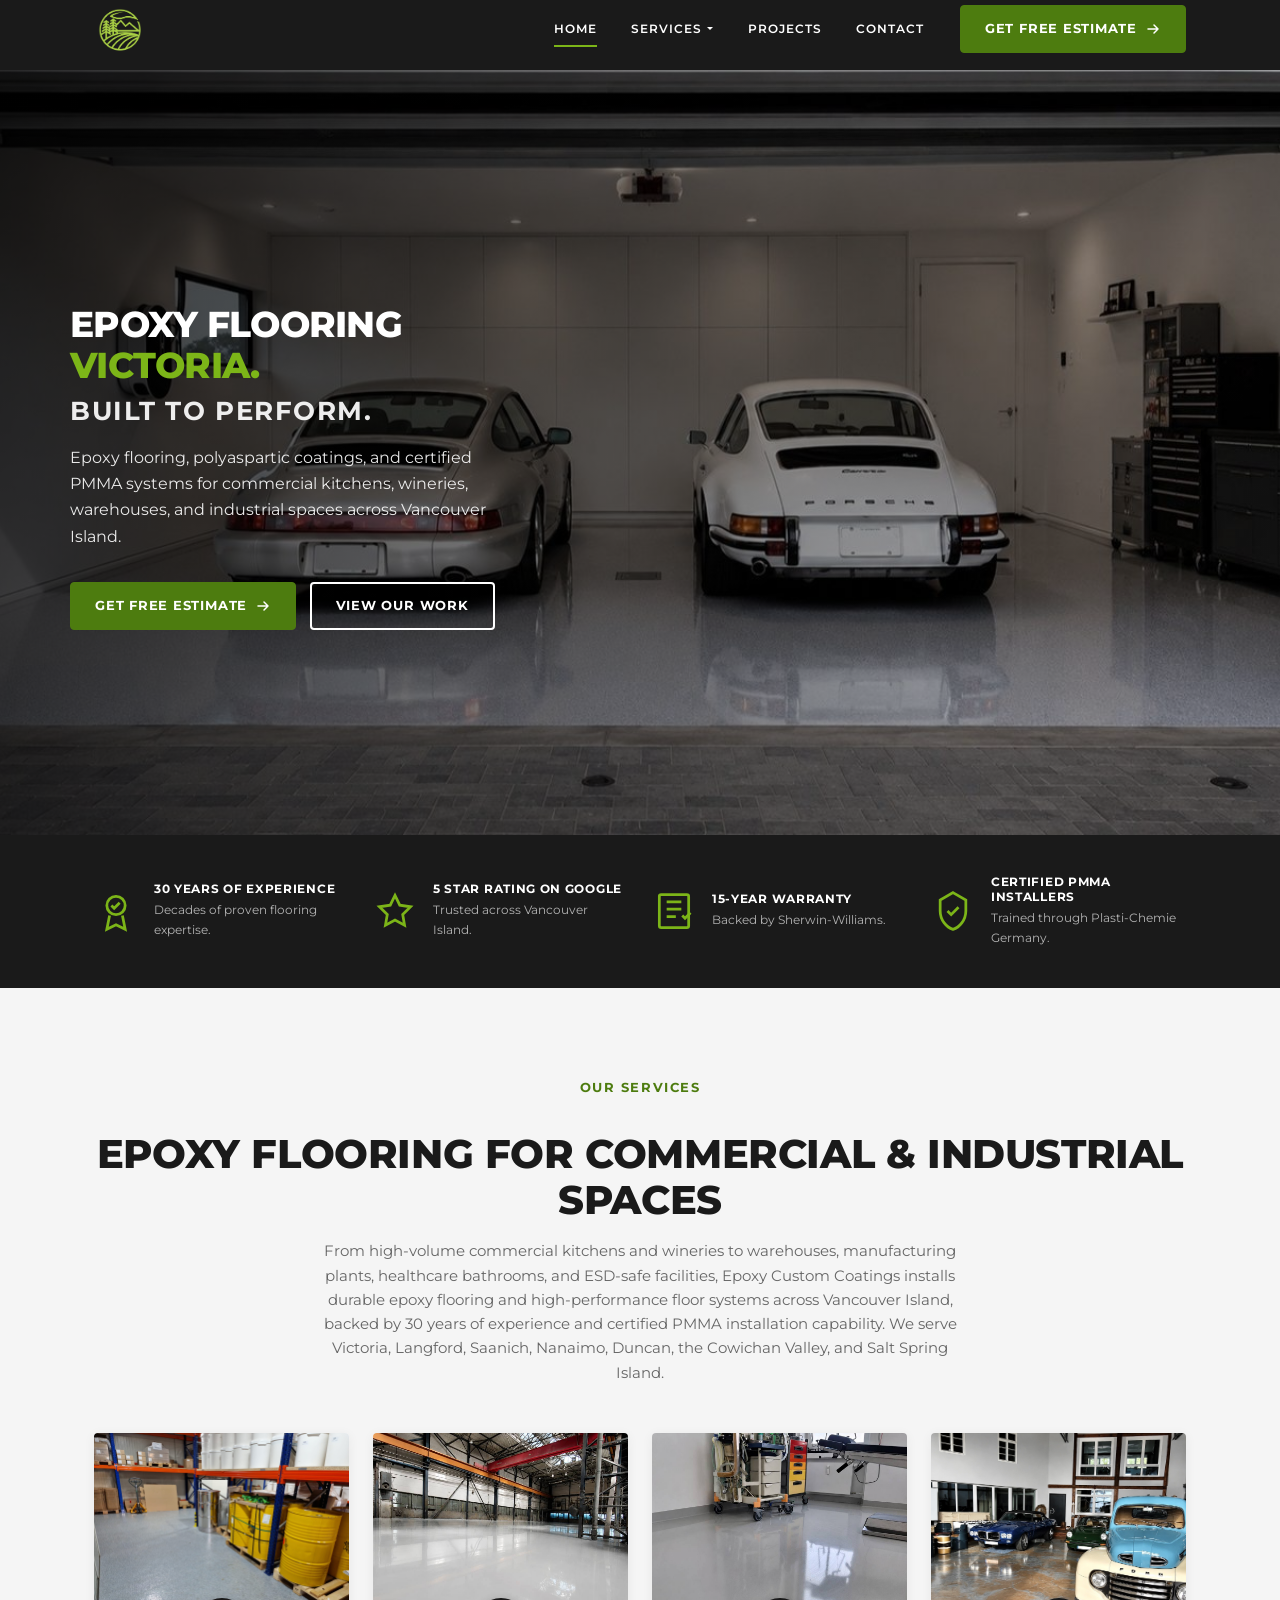
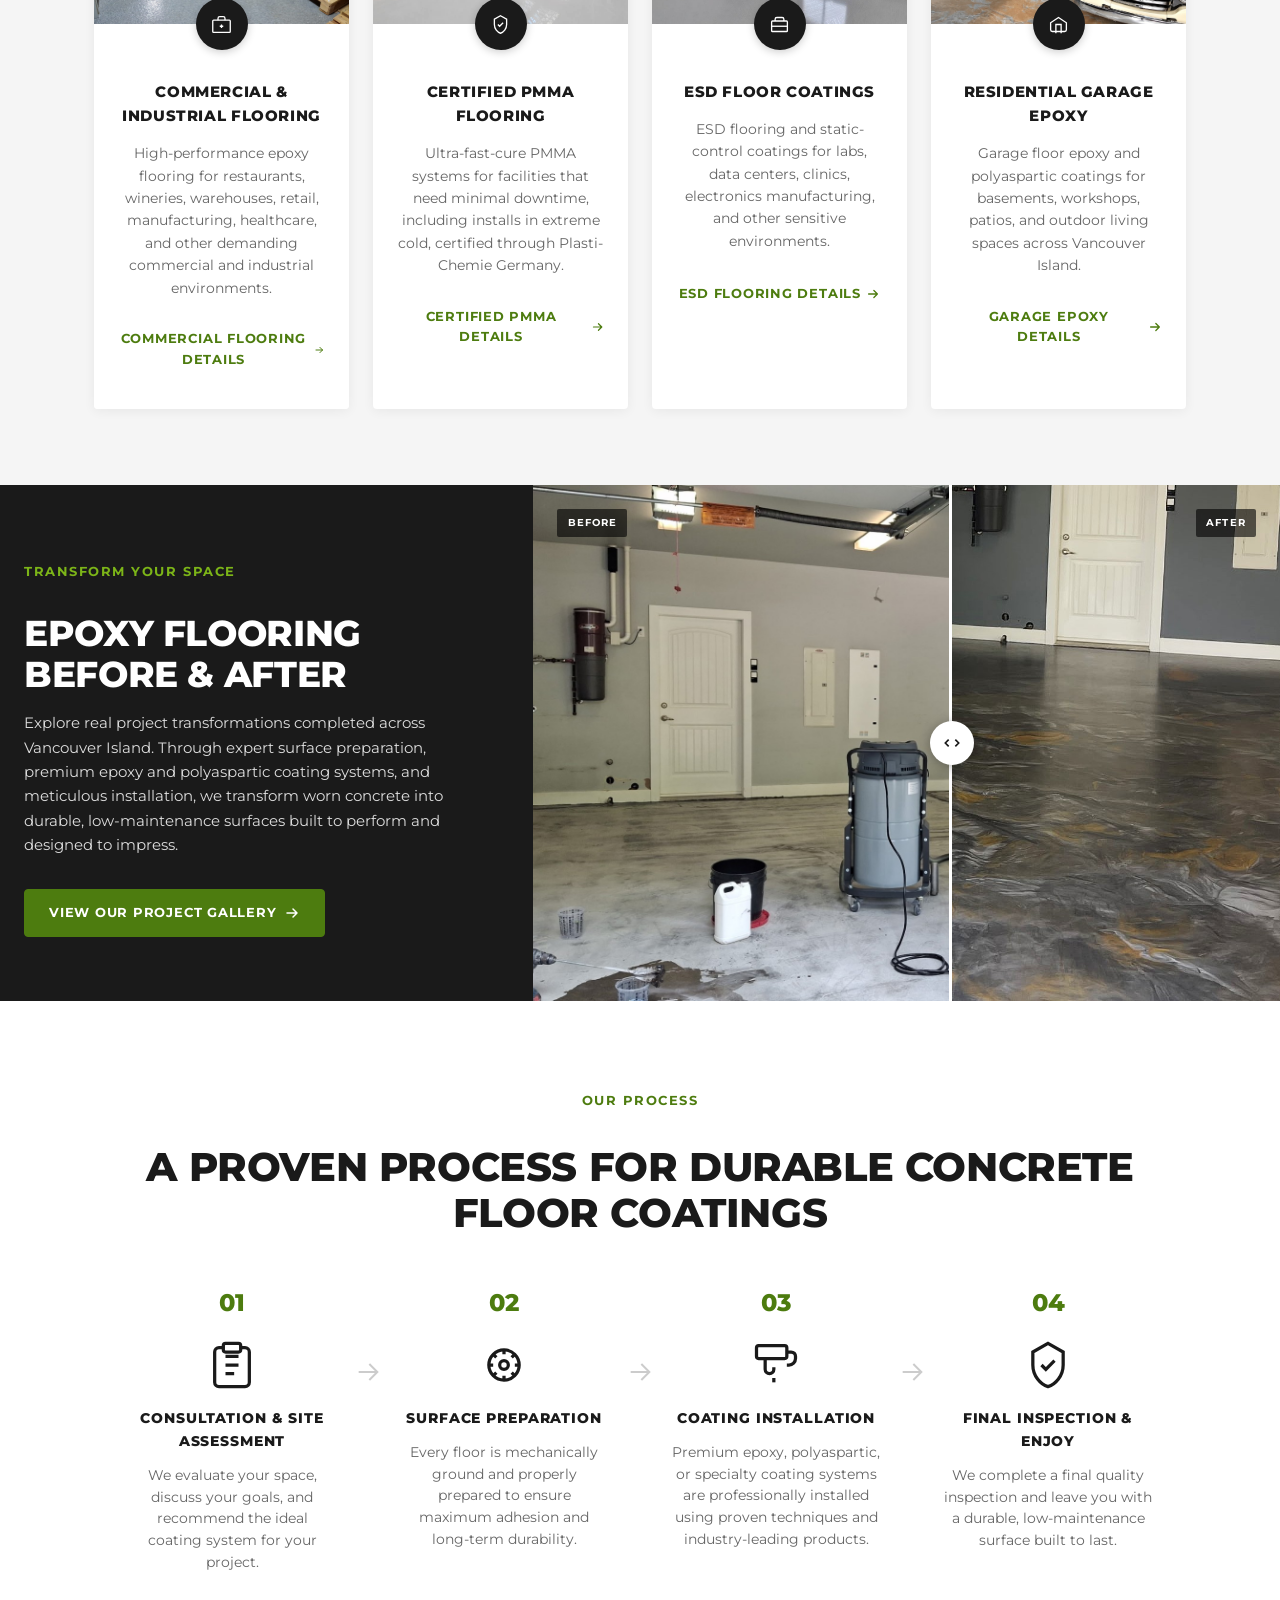
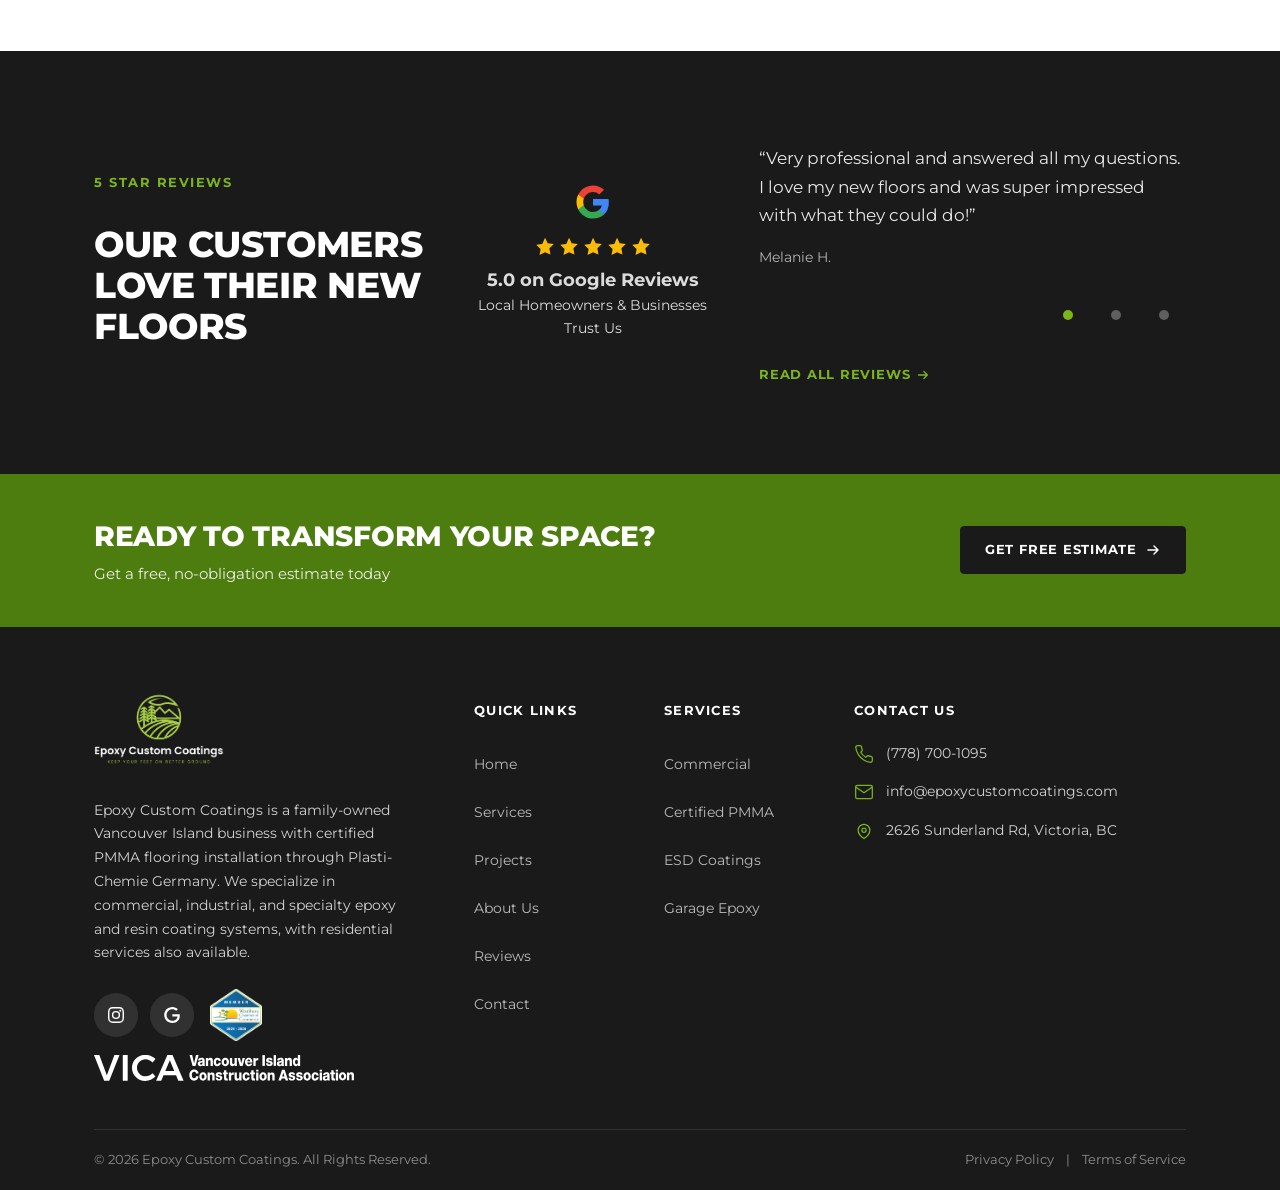
==== commit 155ebca4: "added viha photos to gallery and vica logo" ====
--- a/index.html
+++ b/index.html
@@ -4,7 +4,7 @@
     <meta charset="utf-8">
     <meta name="viewport" content="width=device-width, initial-scale=1">
     <title>Epoxy Flooring Victoria BC | Commercial &amp; Industrial | Epoxy Custom Coatings</title>
-    <meta name="description" content="Epoxy flooring, polyaspartic coatings, and concrete floor coatings in Victoria and across Vancouver Island. Garage epoxy, commercial kitchens, warehouses, and certified PMMA. Free estimates.">
+    <meta name="description" content="Epoxy flooring and certified PMMA in Victoria and across Vancouver Island. Kitchens, warehouses, healthcare bathrooms, and garage floors.">
     <meta name="robots" content="index, follow, max-image-preview:large">
     <link rel="canonical" href="https://epoxycustomcoatings.com/">
     <meta name="theme-color" content="#1a1a1a">
@@ -17,13 +17,13 @@
     <meta property="og:type" content="website">
     <meta property="og:site_name" content="Epoxy Custom Coatings">
     <meta property="og:title" content="Epoxy Flooring Victoria BC | Commercial &amp; Industrial | Epoxy Custom Coatings">
-    <meta property="og:description" content="Epoxy flooring, polyaspartic coatings, garage epoxy floors, and certified PMMA systems across Vancouver Island. Free estimates.">
+    <meta property="og:description" content="Epoxy flooring and certified PMMA in Victoria and across Vancouver Island. Commercial, industrial, healthcare, and garage floor coatings.">
     <meta property="og:url" content="https://epoxycustomcoatings.com/">
     <meta property="og:image" content="https://epoxycustomcoatings.com/images/logo.png">
     <meta property="og:locale" content="en_CA">
     <meta name="twitter:card" content="summary_large_image">
     <meta name="twitter:title" content="Epoxy Flooring Victoria BC | Epoxy Custom Coatings">
-    <meta name="twitter:description" content="Epoxy flooring, polyaspartic coatings, garage epoxy, and PMMA systems across Vancouver Island. Free estimates.">
+    <meta name="twitter:description" content="Epoxy flooring and certified PMMA in Victoria and across Vancouver Island. Free estimates.">
     <meta name="twitter:image" content="https://epoxycustomcoatings.com/images/logo.png">
     <link rel="preconnect" href="https://fonts.googleapis.com">
     <link rel="preconnect" href="https://fonts.gstatic.com" crossorigin>
@@ -31,7 +31,7 @@
     <link rel="preload" as="image" href="images/homeHero-desktop.jpg" media="(min-width: 768px)" fetchpriority="high">
     <link href="https://fonts.googleapis.com/css2?family=Montserrat:wght@400;600;700;800&display=swap" rel="stylesheet">
     <link rel="stylesheet" href="css/layout.css?v=20260812e">
-    <link rel="stylesheet" href="css/style.css?v=20260812e">
+    <link rel="stylesheet" href="css/style.css?v=20261016c">
 </head>
 <body>
     <a class="skip-link" href="#main-content">Skip to main content</a>
@@ -84,7 +84,7 @@
         <div class="container hero-inner">
             <div class="hero-copy">
                 <h1 class="hero-title">
-                    Premium Epoxy <span class="text-accent">Coatings.</span>
+                    Epoxy Flooring <span class="text-accent">Victoria.</span>
                     <span class="hero-title-sub">Built to Perform.</span>
                 </h1>
                 <p class="hero-desc">Epoxy flooring, polyaspartic coatings, and certified PMMA systems for commercial kitchens, wineries, warehouses, and industrial spaces across Vancouver Island.</p>
@@ -157,7 +157,7 @@
             <div class="section-header text-center">
                 <p class="section-label">Our Services</p>
                 <h2 class="section-title">Epoxy Flooring for Commercial &amp; Industrial Spaces</h2>
-                <p class="section-desc">From high-volume commercial kitchens and wineries to warehouses, manufacturing plants, and ESD-safe facilities, Epoxy Custom Coatings installs durable epoxy flooring and high-performance floor systems across Vancouver Island, backed by 30 years of experience and certified PMMA installation capability.</p>
+                <p class="section-desc">From high-volume commercial kitchens and wineries to warehouses, manufacturing plants, healthcare bathrooms, and ESD-safe facilities, Epoxy Custom Coatings installs durable epoxy flooring and high-performance floor systems across Vancouver Island, backed by 30 years of experience and certified PMMA installation capability. We serve Victoria, Langford, Saanich, Nanaimo, Duncan, the Cowichan Valley, and Salt Spring Island.</p>
             </div>
 
             <div class="row g-4">
@@ -231,7 +231,7 @@
             <div class="col-lg-5 before-after-copy">
                 <div class="before-after-inner">
                     <p class="section-label">Transform Your Space</p>
-                    <h2 class="section-title-light">Before &amp; After</h2>
+                    <h2 class="section-title-light">Epoxy Flooring Before &amp; After</h2>
                     <p>Explore real project transformations completed across Vancouver Island. Through expert surface preparation, premium epoxy and polyaspartic coating systems, and meticulous installation, we transform worn
                          concrete into durable, low-maintenance surfaces built to perform and designed to impress.</p>
                     <a class="btn btn-primary btn-cta" href="projects.html">
@@ -388,6 +388,9 @@
 
                             <img src="images/ChamberofCommerce.png" alt="WestShore Chamber of Commerce Member 2025-2026" width="400" height="400" loading="lazy" decoding="async">
 
+                        </a>
+                        <a class="footer-member" href="https://www.vicabc.ca/" target="_blank" rel="noopener noreferrer">
+                            <img src="images/vica-logo-white.svg" alt="Vancouver Island Construction Association member" width="993" height="99" loading="lazy" decoding="async">
                         </a>
 
                     </div>
@@ -406,10 +409,10 @@
                 <div class="col-6 col-lg-2">
                     <h2 class="footer-heading">Services</h2>
                     <ul class="footer-links">
-                        <li><a href="services.html#residential">Residential</a></li>
                         <li><a href="services.html#commercial">Commercial</a></li>
+                        <li><a href="services.html#pmma">Certified PMMA</a></li>
                         <li><a href="services.html#esd">ESD Coatings</a></li>
-                        <li><a href="services.html#coatings">Coating Systems</a></li>
+                        <li><a href="services.html#residential">Garage Epoxy</a></li>
                     </ul>
                 </div>
                 <div class="col-lg-4">
@@ -472,9 +475,20 @@
                     "addressRegion": "BC",
                     "addressCountry": "CA"
                 },
+                "geo": {
+                    "@type": "GeoCoordinates",
+                    "latitude": 48.4554484,
+                    "longitude": -123.4986622
+                },
+                "hasMap": "https://www.google.com/maps/place/Epoxy+Custom+Coatings+Ltd./@48.4554519,-123.5012371,17z",
                 "areaServed": [
                     { "@type": "City", "name": "Victoria" },
                     { "@type": "City", "name": "Langford" },
+                    { "@type": "City", "name": "Saanich" },
+                    { "@type": "City", "name": "Nanaimo" },
+                    { "@type": "City", "name": "Duncan" },
+                    { "@type": "AdministrativeArea", "name": "Cowichan Valley" },
+                    { "@type": "AdministrativeArea", "name": "Salt Spring Island" },
                     { "@type": "AdministrativeArea", "name": "Vancouver Island" }
                 ],
                 "aggregateRating": {
@@ -506,10 +520,13 @@
                     "Warehouse epoxy flooring",
                     "Commercial kitchen epoxy floors",
                     "Winery floor coatings",
+                    "Healthcare bathroom flooring",
+                    "MMA resin flooring",
                     "Resin flooring"
                 ],
                 "sameAs": [
                     "https://www.instagram.com/epoxycustomcoatings/",
+                    "https://www.google.com/maps/place/Epoxy+Custom+Coatings+Ltd./@48.4554519,-123.5012371,17z",
                     "https://westshore.bc.ca/"
                 ]
             },
--- a/css/style.css
+++ b/css/style.css
@@ -1596,19 +1596,31 @@
     height: 16px;
 }
 
-.footer-chamber {
+.footer-chamber,
+.footer-member {
     display: inline-flex;
     margin-top: 0;
     transition: opacity var(--transition);
 }
 
-.footer-chamber:hover {
+.footer-chamber:hover,
+.footer-member:hover {
     opacity: 0.88;
 }
 
 .footer-chamber img {
     height: clamp(44px, 8vw, 52px);
     width: auto;
+}
+
+.footer-member {
+    flex: 1 0 100%;
+    max-width: 260px;
+}
+
+.footer-member img {
+    width: 100%;
+    height: auto;
 }
 
 .footer-heading {
@@ -1873,9 +1885,15 @@
         justify-content: center;
     }
 
-    .footer-chamber {
+    .footer-chamber,
+    .footer-member {
         display: flex;
         justify-content: center;
+    }
+
+    .footer-member {
+        margin-left: auto;
+        margin-right: auto;
     }
 
     .footer-brand {
